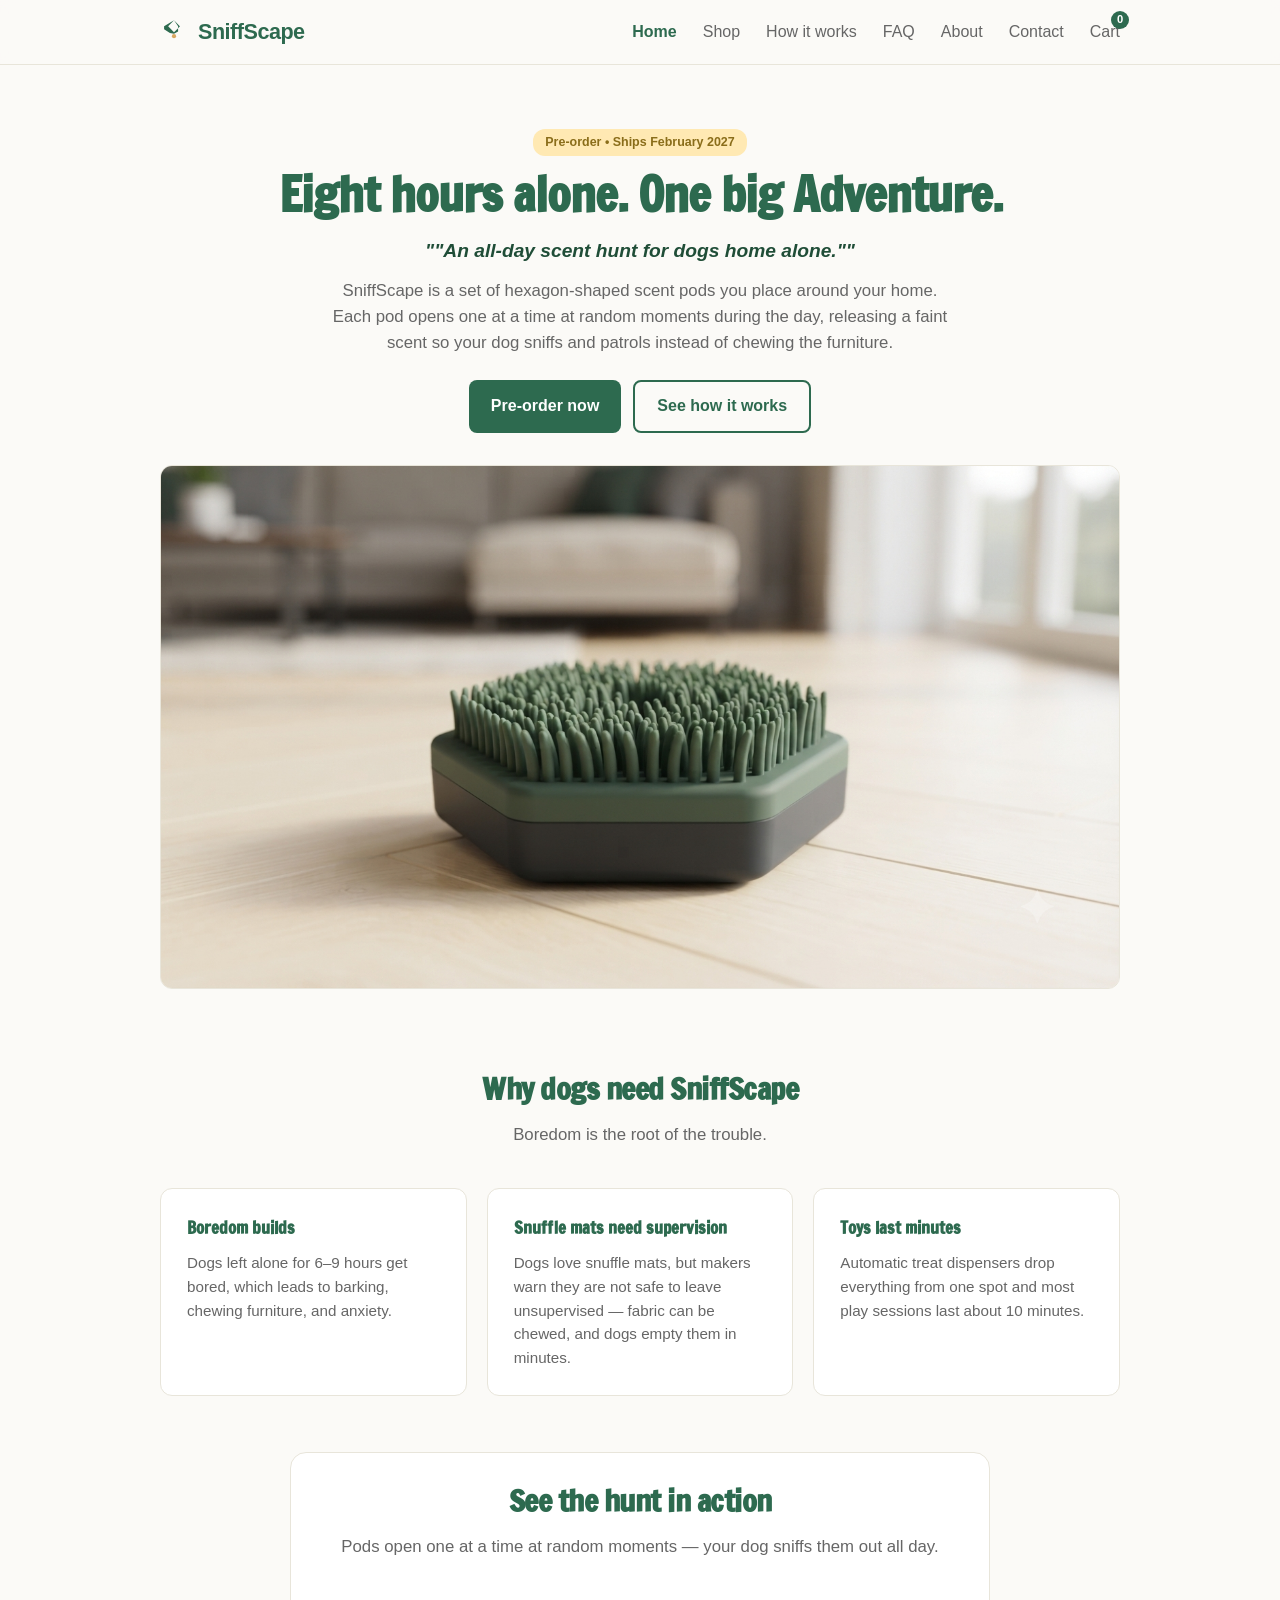
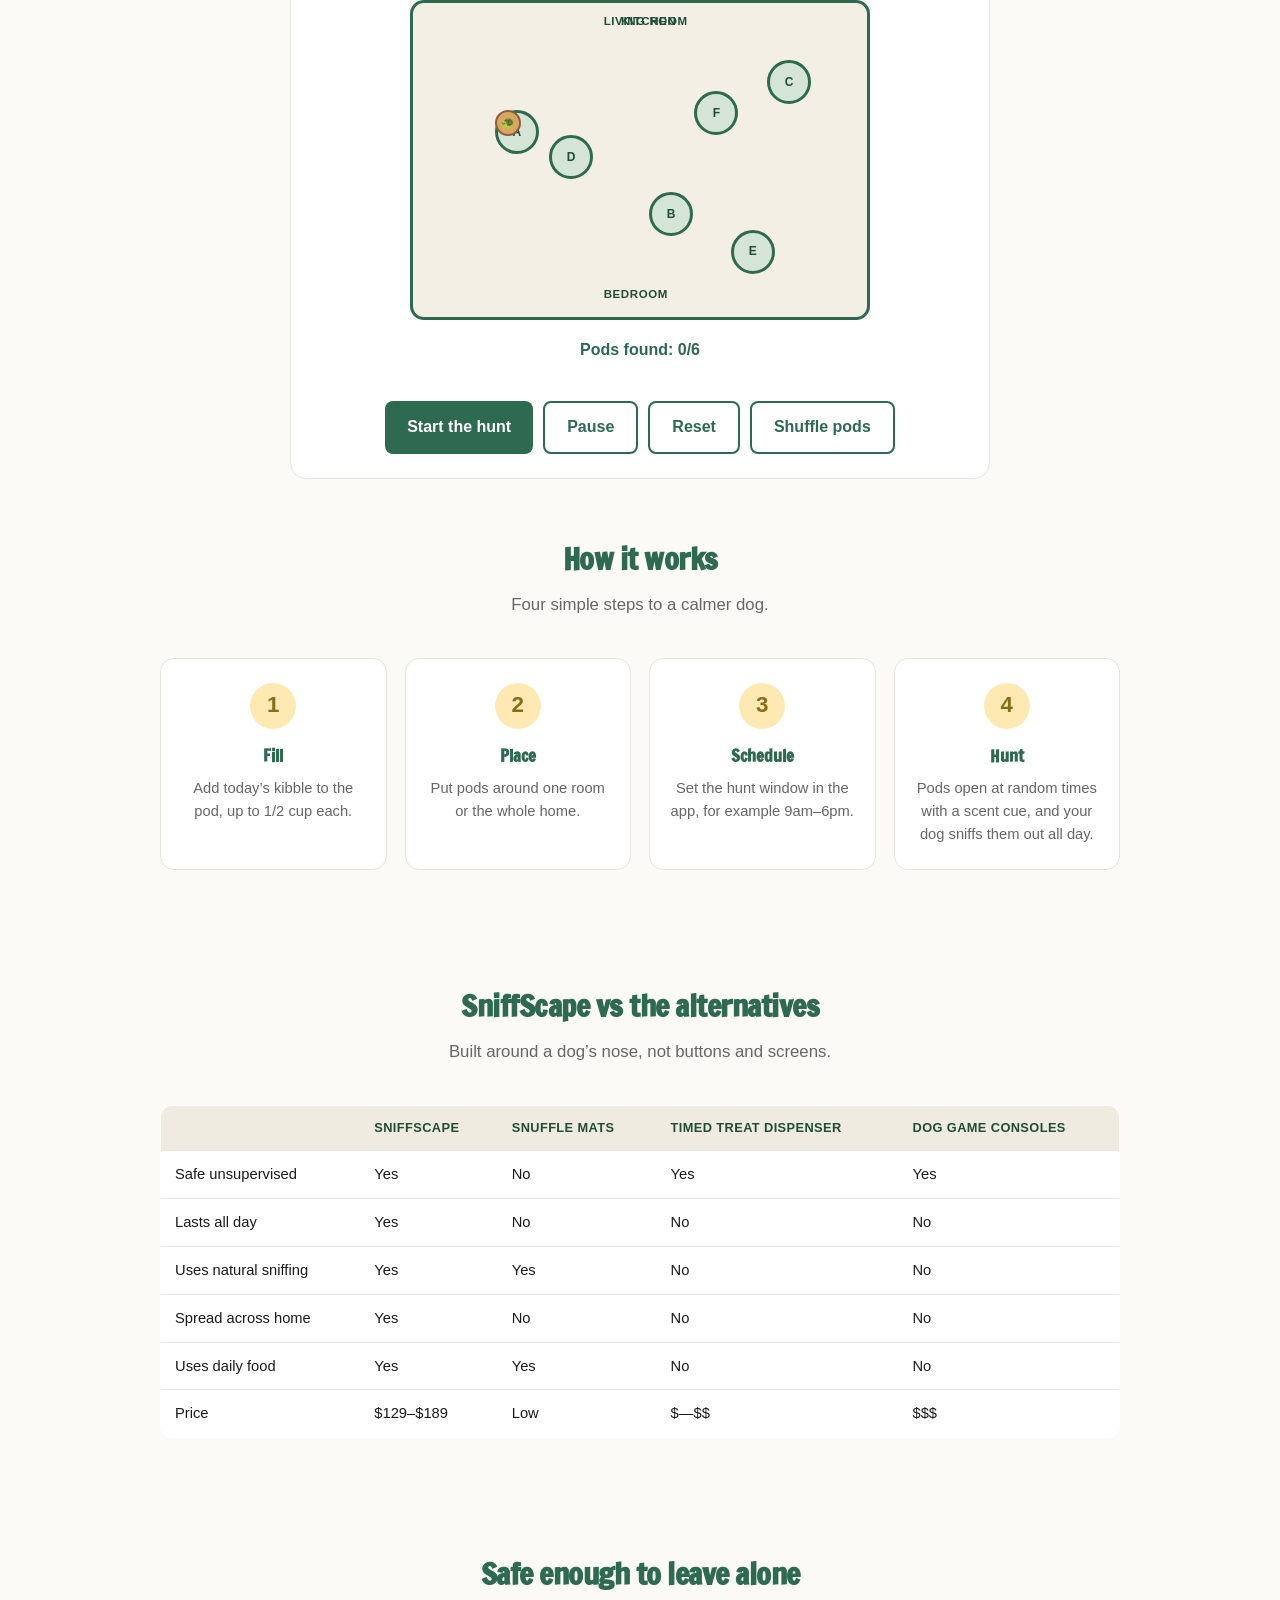
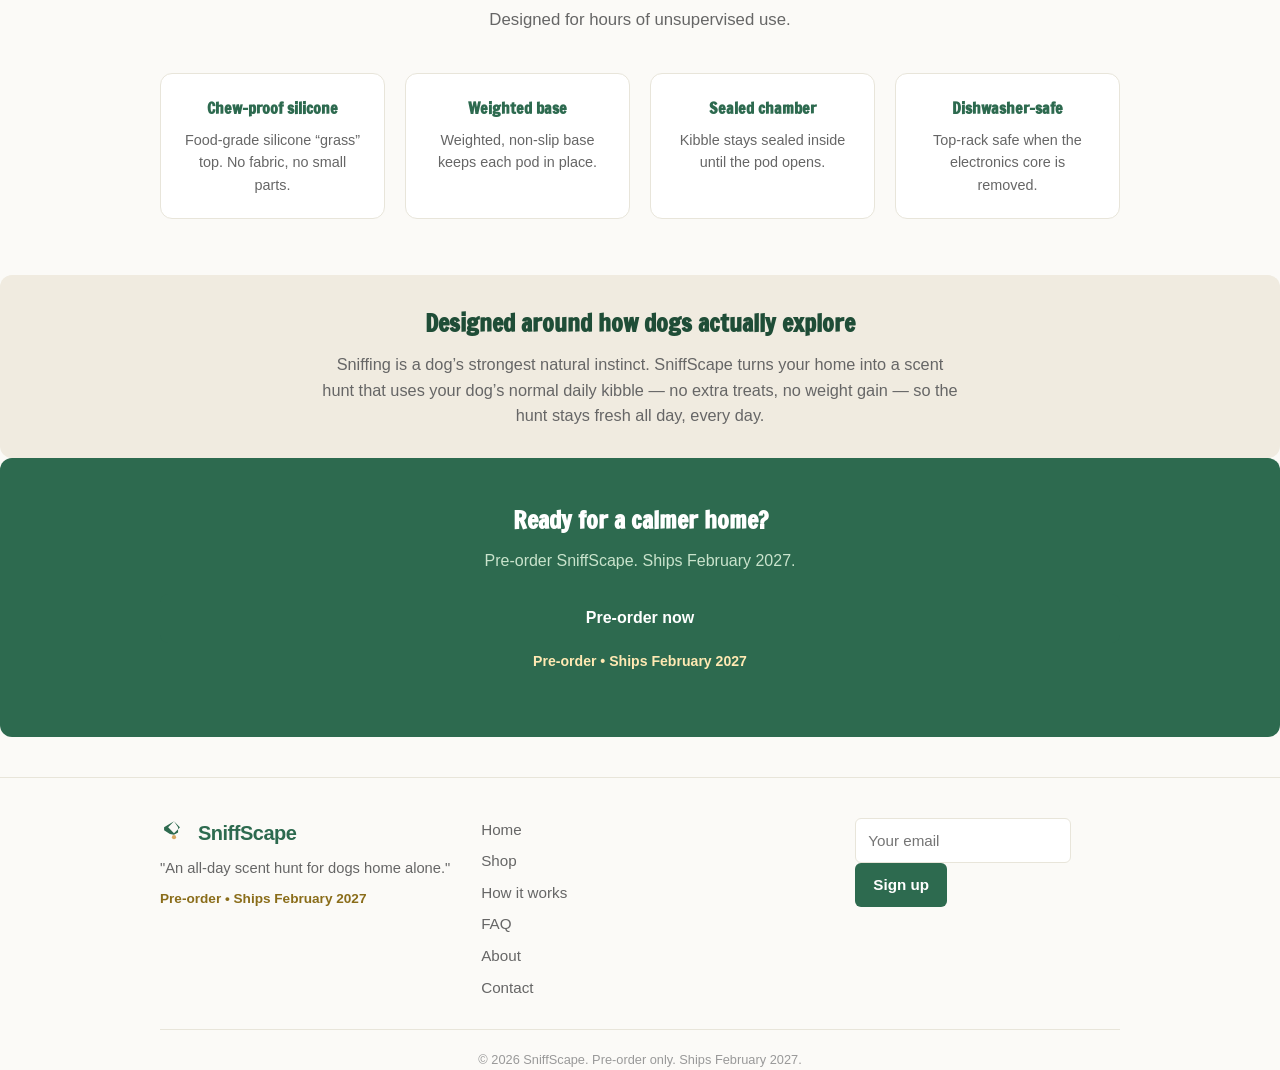
==== index.html @ 0a3880f2 "Fix bugs: hunt demo dog movement, product gallery initial load, cart images, scent refill ID" ====
<!DOCTYPE html>
<html lang="en">
<head>
<meta charset="UTF-8">
<meta name="viewport" content="width=device-width, initial-scale=1.0">
<title>SniffScape — An all-day scent hunt for dogs home alone.</title>
<meta property="og:title" content="SniffScape — An all-day scent hunt for dogs home alone">
<meta property="og:description" content="Pre-order SniffScape scent pods. Ships February 2027.">
<meta property="og:image" content="images/og-image.png">
<meta property="og:type" content="website">
<link rel="stylesheet" href="css/styles.css">
<link rel="preconnect" href="https://fonts.googleapis.com">
<link rel="preconnect" href="https://fonts.gstatic.com" crossorigin>
<link href="https://fonts.googleapis.com/css2?family=Francois+One&display=swap" rel="stylesheet">
</head>
<body>
<header class="site-header">
  <div class="container header-inner">
    <a href="index.html" class="logo">
      <svg viewBox="0 0 24 24" aria-hidden="true" focusable="false">
        <path d="M12 2L3.5 7v2.6l5 3.2L12 13.5l3.5-1.9V7L12 2zm0 10.2L7 7.1V7L12 2l5 5.1v0.1L12 12.2z" fill="#2d6a4f"/>
        <circle cx="12" cy="15.6" r="1.8" fill="#d8a761"/>
      </svg>
      SniffScape
    </a>
    <nav class="desktop-nav" aria-label="Main navigation">
      <a href="index.html" class="nav-link">Home</a>
      <a href="product.html" class="nav-link">Shop</a>
      <a href="index.html#how-it-works" class="nav-link">How it works</a>
      <a href="faq.html" class="nav-link">FAQ</a>
      <a href="about.html" class="nav-link">About</a>
      <a href="contact.html" class="nav-link">Contact</a>
      <a href="cart.html" class="nav-link nav-cart" aria-label="Cart">Cart <span class="cart-badge">0</span></a>
    </nav>
    <button class="hamburger" aria-label="Open menu" aria-expanded="false">&#9776;</button>
  </div>
  <nav class="mobile-nav" aria-label="Mobile navigation">
    <button class="mobile-close" aria-label="Close menu">&times;</button>
    <a href="index.html" class="nav-link">Home</a>
    <a href="product.html" class="nav-link">Shop</a>
    <a href="index.html#how-it-works" class="nav-link">How it works</a>
    <a href="faq.html" class="nav-link">FAQ</a>
    <a href="about.html" class="nav-link">About</a>
    <a href="contact.html" class="nav-link">Contact</a>
    <div class="mobile-cart-wrap" style="margin-top:14px;padding-top:14px;border-top:1px solid #e8e5da;">
      Cart <span class="mobile-cart-count">0</span>
    </div>
  </nav>
</header>

<main>
<section class="hero">
  <div class="container">
    <span class="status-chip">Pre-order &#8226; Ships February 2027</span>
    <h1>Eight hours alone. One big Adventure.</h1>
    <p class="tagline">"An all-day scent hunt for dogs home alone."</p>
    <p>SniffScape is a set of hexagon-shaped scent pods you place around your home. Each pod opens one at a time at random moments during the day, releasing a faint scent so your dog sniffs and patrols instead of chewing the furniture.</p>
    <div class="hero-actions">
      <a href="product.html" class="btn btn-primary">Pre-order now</a>
      <a href="#how-it-works" class="btn btn-outline">See how it works</a>
    </div>
    <img src="images/hero.png" alt="SniffScape pods in a home setting" style="max-width:100%;height:auto;border-radius:var(--radius);margin-top:32px;border:1px solid var(--line);">
  </div>
</section>

<section class="problem" id="problem">
  <div class="container">
    <div class="section-head">
      <h2>Why dogs need SniffScape</h2>
      <p>Boredom is the root of the trouble.</p>
    </div>
    <div class="problem-grid">
      <div class="problem-card">
        <h3>Boredom builds</h3>
        <p>Dogs left alone for 6&ndash;9 hours get bored, which leads to barking, chewing furniture, and anxiety.</p>
      </div>
      <div class="problem-card">
        <h3>Snuffle mats need supervision</h3>
        <p>Dogs love snuffle mats, but makers warn they are not safe to leave unsupervised &mdash; fabric can be chewed, and dogs empty them in minutes.</p>
      </div>
      <div class="problem-card">
        <h3>Toys last minutes</h3>
        <p>Automatic treat dispensers drop everything from one spot and most play sessions last about 10 minutes.</p>
      </div>
    </div>
  </div>
</section>

<section class="hunt-demo" id="hunt-demo">
  <div class="container">
    <div class="section-head">
      <h2>See the hunt in action</h2>
      <p>Pods open one at a time at random moments &mdash; your dog sniffs them out all day.</p>
    </div>
    <div class="floor-plan" aria-label="Interactive floor plan hunt demo">
      <div class="floor-label floor-living">Living room</div>
      <div class="floor-label floor-kitchen">Kitchen</div>
      <div class="floor-label floor-bedroom">Bedroom</div>
      <div class="pod" id="pod-1" style="top:34%;left:18%;" data-id="1">A</div>
      <div class="pod" id="pod-2" style="top:60%;left:52%;" data-id="2">B</div>
      <div class="pod" id="pod-3" style="top:18%;left:78%;" data-id="3">C</div>
      <div class="pod" id="pod-4" style="top:42%;left:30%;" data-id="4">D</div>
      <div class="pod" id="pod-5" style="top:72%;left:70%;" data-id="5">E</div>
      <div class="pod" id="pod-6" style="top:28%;left:62%;" data-id="6">F</div>
      <div class="dog" id="hunt-dog" style="top:34%;left:18%;" aria-hidden="true">&#128034;</div>
      <div class="scent-ripple" id="ripple"></div>
    </div>
    <div class="hunt-status" id="hunt-status">Pods found: <span id="found-count">0</span>/6</div>
    <div class="timetable" id="timetable"></div>
    <div class="hunt-controls">
      <button class="btn btn-primary" id="btn-start">Start the hunt</button>
      <button class="btn btn-outline" id="btn-pause" disabled>Pause</button>
      <button class="btn btn-outline" id="btn-reset">Reset</button>
      <button class="btn btn-outline" id="btn-shuffle">Shuffle pods</button>
    </div>
    <p class="visually-hidden" id="hunt-live">Hunt announcements</p>
  </div>
</section>

<section class="how-it-works" id="how-it-works">
  <div class="container">
    <div class="section-head">
      <h2>How it works</h2>
      <p>Four simple steps to a calmer dog.</p>
    </div>
    <div class="steps">
      <div class="step">
        <div class="step-icon">1</div>
        <h3>Fill</h3>
        <p>Add today&rsquo;s kibble to the pod, up to 1/2 cup each.</p>
      </div>
      <div class="step">
        <div class="step-icon">2</div>
        <h3>Place</h3>
        <p>Put pods around one room or the whole home.</p>
      </div>
      <div class="step">
        <div class="step-icon">3</div>
        <h3>Schedule</h3>
        <p>Set the hunt window in the app, for example 9am&ndash;6pm.</p>
      </div>
      <div class="step">
        <div class="step-icon">4</div>
        <h3>Hunt</h3>
        <p>Pods open at random times with a scent cue, and your dog sniffs them out all day.</p>
      </div>
    </div>
  </div>
</section>

<section class="comparison" id="comparison">
  <div class="container">
    <div class="section-head">
      <h2>SniffScape vs the alternatives</h2>
      <p>Built around a dog&rsquo;s nose, not buttons and screens.</p>
    </div>
    <div class="compare-wrap">
      <table>
        <thead>
          <tr><th></th><th>SniffScape</th><th>Snuffle mats</th><th>Timed treat dispenser</th><th>Dog game consoles</th></tr>
        </thead>
        <tbody>
          <tr>
            <td>Safe unsupervised</td>
            <td class="yes">Yes</td>
            <td class="no">No</td>
            <td class="yes">Yes</td>
            <td class="yes">Yes</td>
          </tr>
          <tr>
            <td>Lasts all day</td>
            <td class="yes">Yes</td>
            <td class="no">No</td>
            <td class="no">No</td>
            <td class="no">No</td>
          </tr>
          <tr>
            <td>Uses natural sniffing</td>
            <td class="yes">Yes</td>
            <td class="yes">Yes</td>
            <td class="no">No</td>
            <td class="no">No</td>
          </tr>
          <tr>
            <td>Spread across home</td>
            <td class="yes">Yes</td>
            <td class="no">No</td>
            <td class="no">No</td>
            <td class="no">No</td>
          </tr>
          <tr>
            <td>Uses daily food</td>
            <td class="yes">Yes</td>
            <td class="yes">Yes</td>
            <td class="no">No</td>
            <td class="no">No</td>
          </tr>
          <tr>
            <td>Price</td>
            <td>$129&ndash;$189</td>
            <td>Low</td>
            <td>$&mdash;$$</td>
            <td>$$$</td>
          </tr>
        </tbody>
      </table>
    </div>
  </div>
</section>

<section class="safety" id="safety">
  <div class="container">
    <div class="section-head">
      <h2>Safe enough to leave alone</h2>
      <p>Designed for hours of unsupervised use.</p>
    </div>
    <div class="safety-grid">
      <div class="safety-card">
        <h3>Chew-proof silicone</h3>
        <p>Food-grade silicone &ldquo;grass&rdquo; top. No fabric, no small parts.</p>
      </div>
      <div class="safety-card">
        <h3>Weighted base</h3>
        <p>Weighted, non-slip base keeps each pod in place.</p>
      </div>
      <div class="safety-card">
        <h3>Sealed chamber</h3>
        <p>Kibble stays sealed inside until the pod opens.</p>
      </div>
      <div class="safety-card">
        <h3>Dishwasher-safe</h3>
        <p>Top-rack safe when the electronics core is removed.</p>
      </div>
    </div>
  </div>
</section>

<section class="explore" id="explore">
  <div class="container">
    <h2>Designed around how dogs actually explore</h2>
    <p>Sniffing is a dog&rsquo;s strongest natural instinct. SniffScape turns your home into a scent hunt that uses your dog&rsquo;s normal daily kibble &mdash; no extra treats, no weight gain &mdash; so the hunt stays fresh all day, every day.</p>
  </div>
</section>

<section class="cta-band">
  <div class="container">
    <h2>Ready for a calmer home?</h2>
    <p>Pre-order SniffScape. Ships February 2027.</p>
    <a href="product.html" class="btn btn-primary btn-block">Pre-order now</a>
    <p class="note">Pre-order &#8226; Ships February 2027</p>
  </div>
</section>
</main>

<footer class="site-footer">
  <div class="container">
    <div class="footer-inner">
      <div class="footer-brand">
        <a href="index.html" class="logo" style="color:var(--brand);">
          <svg viewBox="0 0 24 24" aria-hidden="true" focusable="false">
            <path d="M12 2L3.5 7v2.6l5 3.2L12 13.5l3.5-1.9V7L12 2zm0 10.2L7 7.1V7L12 2l5 5.1v0.1L12 12.2z" fill="#2d6a4f"/>
            <circle cx="12" cy="15.6" r="1.8" fill="#d8a761"/>
          </svg>
          SniffScape
        </a>
        <p>"An all-day scent hunt for dogs home alone."</p>
        <span class="footer-status">Pre-order &#8226; Ships February 2027</span>
      </div>
      <nav class="footer-nav" aria-label="Footer navigation">
        <a href="index.html">Home</a>
        <a href="product.html">Shop</a>
        <a href="index.html#how-it-works">How it works</a>
        <a href="faq.html">FAQ</a>
        <a href="about.html">About</a>
        <a href="contact.html">Contact</a>
      </nav>
      <div class="newsletter">
        <form id="newsletter-form">
          <input type="email" placeholder="Your email" required aria-label="Email address">
          <button type="submit">Sign up</button>
        </form>
        <p id="newsletter-msg" class="newsletter-msg"></p>
      </div>
    </div>
    <p class="footer-copy">&copy; 2026 SniffScape. Pre-order only. Ships February 2027.</p>
  </div>
</footer>

<script src="js/main.js"></script>
<script>
const pods = [];
const statusEl = document.getElementById('hunt-status');
const foundEl = document.getElementById('found-count');
const timetableEl = document.getElementById('timetable');
const liveEl = document.getElementById('hunt-live');
const dog = document.getElementById('hunt-dog');
const ripple = document.getElementById('ripple');
const btnStart = document.getElementById('btn-start');
const btnPause = document.getElementById('btn-pause');
const btnReset = document.getElementById('btn-reset');
const btnShuffle = document.getElementById('btn-shuffle');

let timer = null;
let paused = false;
let found = 0;
let openPod = null;
let positions = [];

function announce(text) { liveEl.textContent = text; }

function initHunt() {
  document.querySelectorAll('.pod').forEach(el => {
    const t = parseFloat(el.style.top);
    const l = parseFloat(el.style.left);
    positions.push({ id: el.dataset.id, top: t, left: l });
    el.classList.remove('opens', 'found');
    el.style.transition = 'top 0.6s ease, left 0.6s ease';
    el.addEventListener('click', () => {
      if (openPod === el.dataset.id && !el.classList.contains('found')) findPod(el);
    });
  });
  found = 0;
  updateFound();
}

function updateFound() {
  foundEl.textContent = found;
  statusEl.textContent = found === 6 ? 'Hunt complete! All pods found.' : 'Pods found: ' + found + '/6';
  if (found === 6) announce('All six pods have been found. Great hunt!');
}

function timeString() {
  const now = new Date();
  return now.toLocaleTimeString([], { hour: '2-digit', minute: '2-digit' });
}

function logTime(text) {
  timetableEl.textContent = timeString() + ' &#8226; ' + text;
}

function showRipple(x, y) {
  ripple.style.left = x + 'px';
  ripple.style.top = y + 'px';
  ripple.style.display = 'block';
  ripple.offsetHeight;
  ripple.style.animation = 'none';
  ripple.offsetHeight;
  ripple.style.animation = '';
  setTimeout(() => { ripple.style.display = 'none'; }, 1200);
}

function moveDog(toEl) {
  const rect = toEl.getBoundingClientRect();
  const plan = document.querySelector('.floor-plan');
  const pRect = plan.getBoundingClientRect();
  dog.style.top = (rect.top - pRect.top + rect.height/2 - 13) + 'px';
  dog.style.left = (rect.left - pRect.left + rect.width/2 - 13) + 'px';
}

function findPod(el) {
  el.classList.add('found');
  el.classList.remove('opens');
  openPod = null;
  found += 1;
  moveDog(el);
  updateFound();
  const rect = el.getBoundingClientRect();
  showRipple(rect.left + rect.width/2, rect.top + rect.height/2);
  announce('Pod ' + el.dataset.id + ' found at ' + timeString());
  logTime('Dog found pod ' + el.dataset.id);
}

function openRandom() {
  if (paused || found === 6) return;
  const unfound = document.querySelectorAll('.pod:not(.found)');
  if (unfound.length === 0) return;
  const pick = unfound[Math.floor(Math.random() * unfound.length)];
  pick.classList.add('opens');
  openPod = pick.dataset.id;
  moveDog(pick);
  logTime('Pod ' + openPod + ' opened sniff it out');
  announce('Pod ' + openPod + ' has opened');
  setTimeout(() => { pick.classList.remove('opens'); openPod = null; }, 3000);
}

function shuffle() {
  const podEls = document.querySelectorAll('.pod');
  const used = [];
  podEls.forEach(el => {
    let pos;
    do {
      pos = { top: 12 + Math.floor(Math.random() * 78), left: 10 + Math.floor(Math.random() * 82) };
    } while (used.some(u => Math.abs(u.top - pos.top) < 14 && Math.abs(u.left - pos.left) < 14));
    used.push(pos);
    el.style.top = pos.top + '%';
    el.style.left = pos.left + '%';
  });
  positions = used.map((u, i) => ({ id: i + 1, top: u.top, left: u.left }));
  const firstPod = document.querySelector('.pod');
  if (firstPod) moveDog(firstPod);
  announce('Pods moved to new hiding spots');
}

function start() {
  if (timer) return;
  paused = false;
  btnStart.disabled = true;
  btnPause.disabled = false;
  announce('Hunt started');
  logTime('Hunt began');
  timer = setInterval(() => {
    if (!paused) openRandom();
  }, 2500);
}

function pause() {
  paused = !paused;
  btnPause.textContent = paused ? 'Resume' : 'Pause';
  announce(paused ? 'Hunt paused' : 'Hunt resumed');
}

function reset() {
  clearInterval(timer);
  timer = null;
  paused = false;
  found = 0;
  btnStart.disabled = false;
  btnPause.disabled = true;
  btnPause.textContent = 'Pause';
  document.querySelectorAll('.pod').forEach(el => {
    el.classList.remove('opens', 'found');
  });
  timetableEl.textContent = '';
  updateFound();
  announce('Hunt reset');
}

btnStart.addEventListener('click', start);
btnPause.addEventListener('click', pause);
btnReset.addEventListener('click', reset);
btnShuffle.addEventListener('click', shuffle);

document.addEventListener('DOMContentLoaded', initHunt);
</script>
</body>
</html>
---- css/styles.css ----
@import url('https://fonts.googleapis.com/css2?family=Francois+One&display=swap');

:root {
  --brand: #2d6a4f;
  --brand-dark: #1f4d37;
  --accent: #4a9e7e;
  --bg: #fbfaf7;
  --surface: #ffffff;
  --text: #1a1a1a;
  --muted: #666666;
  --line: #e8e5da;
  --warn: #ffe9b3;
  --warn-text: #8a6d1a;
  --error: #c0392b;
  --success: #2d6a4f;
  --radius: 12px;
  --shadow: 0 10px 30px rgba(0,0,0,0.08);
  --transition: 0.25s ease;
  --max-width: 1000px;
}
* { box-sizing: border-box; margin: 0; padding: 0; }
h1, h2, h3 { font-family: 'Francois One', sans-serif; }
html { scroll-behavior: smooth; }
body {
  font-family: -apple-system, BlinkMacSystemFont, "Segoe UI", Roboto, Helvetica, Arial, sans-serif;
  color: var(--text);
  line-height: 1.55;
  background: var(--bg);
}
a { color: inherit; text-decoration: none; }
button { cursor: pointer; font: inherit; border: none; background: none; }
img { max-width: 100%; display: block; }
.container { max-width: var(--max-width); margin: 0 auto; padding: 0 20px; }
.visually-hidden { position: absolute; width: 1px; height: 1px; padding: 0; margin: -1px; overflow: hidden; clip: rect(0,0,0,0); border: 0; }
:focus-visible { outline: 3px solid var(--brand); outline-offset: 2px; }

.btn {
  display: inline-flex; align-items: center; justify-content: center;
  padding: 12px 22px; border-radius: 8px; font-weight: 600; font-size: 1rem;
  text-align: center;
}
.btn-primary { background: var(--brand); color: #fff; }
.btn-primary:hover { background: var(--brand-dark); }
.btn-outline { background: transparent; color: var(--brand); border: 2px solid var(--brand); }
.btn-outline:hover { background: var(--brand); color: #fff; }
.btn-block { width: 100%; }
.icon-btn { width: 44px; height: 44px; border-radius: 8px; border: 1px solid var(--line); display: grid; place-items: center; color: var(--text); }
.icon-btn:hover { background: #f0ebe0; }

/* Header */
.site-header {
  position: sticky; top: 0; background: rgba(251,250,247,0.85);
  backdrop-filter: blur(8px); border-bottom: 1px solid var(--line); z-index: 100;
}
.header-inner { display: flex; align-items: center; justify-content: space-between; height: 64px; }
.logo { display: flex; align-items: center; gap: 10px; font-weight: 800; font-size: 1.35rem; color: var(--brand); letter-spacing: -0.5px; }
.logo svg { width: 28px; height: 28px; }
.desktop-nav { display: none; gap: 26px; align-items: center; }
.desktop-nav a { font-weight: 500; font-size: 0.95rem; color: var(--muted); }
.desktop-nav a:hover { color: var(--brand); }
.nav-cart { position: relative; display: flex; align-items: center; gap: 8px; font-weight: 600; font-size: 0.95rem; color: var(--brand); }
.cart-badge {
  position: absolute; top: -9px; right: -9px; background: var(--brand); color: #fff;
  font-size: 0.7rem; font-weight: 700; width: 18px; height: 18px; border-radius: 50%;
  display: flex; align-items: center; justify-content: center;
}
.hamburger { display: flex; font-size: 1.5rem; color: var(--brand); }
.mobile-nav { position: fixed; inset: 0; background: #fff; z-index: 900; transform: translateX(100%); transition: transform var(--transition); padding: 72px 20px 40px; display: flex; flex-direction: column; gap: 0; box-shadow: 4px 0 20px rgba(0,0,0,0.1); }
.mobile-nav.open { transform: translateX(0); }
.mobile-nav a { padding: 14px 0; font-size: 1.1rem; font-weight: 500; color: var(--muted); border-bottom: 1px solid var(--line); }
.mobile-nav a:hover { color: var(--brand); }
.mobile-nav .cart-badge-wrap { margin-top: 10px; font-size: 1rem; font-weight: 600; color: var(--brand); }
.mobile-close { position: absolute; top: 18px; right: 18px; font-size: 1.5rem; color: var(--muted); }

/* Buttons page-aware state on nav links */
.nav-link.active { color: var(--brand); font-weight: 600; }

/* Section base */
section { padding: 56px 20px; }
.section-head { text-align: center; margin-bottom: 40px; }
.section-head h2 { font-size: 1.9rem; color: var(--brand); margin-bottom: 10px; letter-spacing: -0.5px; }
.section-head p { color: var(--muted); font-size: 1.05rem; }

/* Status chip */
.status-chip {
  display: inline-flex; align-items: center; gap: 6px;
  background: var(--warn); color: var(--warn-text);
  font-size: 0.78rem; font-weight: 700; padding: 4px 12px; border-radius: 12px;
  margin-bottom: 12px;
}

/* Hero */
.hero { padding: 64px 20px 20px; text-align: center; }
.hero h1 { font-size: clamp(2rem, 5vw, 3rem); line-height: 1.12; margin-bottom: 14px; letter-spacing: -1px; color: var(--brand); }
.hero .tagline { font-size: 1.2rem; font-style: italic; color: var(--brand-dark); font-weight: 600; margin-bottom: 12px; }
.hero .tagline::before, .hero .tagline::after { content: '"'; }
.hero p { color: var(--muted); font-size: 1.05rem; margin-bottom: 24px; max-width: 620px; margin-left: auto; margin-right: auto; }
.hero-actions { display: flex; gap: 12px; justify-content: center; flex-wrap: wrap; }
.image-placeholder {
  aspect-ratio: 1; border-radius: var(--radius);
  background: linear-gradient(135deg, #d4e4d7 0%, #e8f0e9 100%);
  border: 2px dashed var(--line); color: var(--muted);
  font-size: 0.85rem; font-weight: 600; display: grid; place-items: center;
  text-align: center; padding: 12px; user-select: none;
}

/* Problem */
.problem-grid { display: grid; grid-template-columns: repeat(auto-fit, minmax(240px, 1fr)); gap: 20px; }
.problem-card { background: var(--surface); padding: 26px; border-radius: var(--radius); border: 1px solid var(--line); }
.problem-card h3 { margin-bottom: 10px; color: var(--brand); font-size: 1.05rem; }
.problem-card p { color: var(--muted); font-size: 0.95rem; }

/* Hunt demo */
.hunt-demo { background: var(--surface); border: 1px solid var(--line); border-radius: 16px; padding: 24px; max-width: 700px; margin: 0 auto; text-align: center; }
.floor-plan { position: relative; width: 100%; max-width: 460px; height: 320px; margin: 0 auto 18px; border: 3px solid var(--brand); border-radius: 14px; background: #f4efe4; overflow: hidden; }
.floor-label { position: absolute; font-size: 0.72rem; font-weight: 700; color: var(--brand-dark); text-transform: uppercase; letter-spacing: 0.6px; }
.floor-living { top: 10px; left: 42%; }
.floor-kitchen { top: 10px; right: 42%; }
.floor-bedroom { bottom: 14px; left: 42%; }
.pod { position: absolute; width: 44px; height: 44px; border-radius: 50%; background: #d4e4d7; border: 3px solid var(--brand); cursor: pointer; transition: transform 0.2s; display: grid; place-items: center; font-size: 12px; font-weight: 700; color: var(--brand-dark); user-select: none; }
.pod:hover { transform: scale(1.12); }
.pod.opens { animation: pulse-open 1.6s infinite; }
@keyframes pulse-open { 0%,100%{box-shadow:0 0 0 0 rgba(45,106,79,0.4);} 50%{box-shadow:0 0 0 10px rgba(45,106,79,0.15);} }
.pod.found { background: #ffd6a5; border-color: #e89c3c; animation: none; }
.dog { position: absolute; width: 26px; height: 26px; border-radius: 50%; background: #d8a761; border: 2px solid #8b5e3c; display: grid; place-items: center; font-size: 12px; font-weight: 800; color: #5c3a1b; transition: all 0.5s cubic-bezier(0.4,0,0.2,1); pointer-events: none; }
.scent-ripple { position: absolute; border-radius: 50%; border: 2px solid rgba(45,106,79,0.35); pointer-events: none; animation: ripple 1.2s ease-out forwards; display: none; }
@keyframes ripple { 0%{transform:scale(0.4);opacity:1;} 100%{transform:scale(2.6);opacity:0;} }
.hunt-controls { display: flex; gap: 10px; justify-content: center; flex-wrap: wrap; margin-top: 10px; }
.hunt-status { margin-top: 14px; font-size: 1rem; font-weight: 700; color: var(--brand); }
.timetable { margin-top: 10px; font-size: 0.85rem; color: var(--muted); min-height: 1.3em; }

/* How it works */
.steps { display: flex; gap: 18px; flex-wrap: wrap; justify-content: center; }
.step { flex: 1 1 220px; max-width: 240px; background: var(--surface); border: 1px solid var(--line); border-radius: 14px; padding: 24px 18px; text-align: center; display: flex; flex-direction: column; align-items: center; }
.step-icon { width: 46px; height: 46px; border-radius: 50%; background: var(--warn); color: var(--warn-text); font-weight: 800; font-size: 1.4rem; display: grid; place-items: center; margin-bottom: 14px; }
.step h3 { margin-bottom: 8px; font-size: 1.05rem; color: var(--brand); }
.step p { color: var(--muted); font-size: 0.92rem; }

/* Comparison table */
.compare-wrap { overflow-x: auto; }
table { width: 100%; border-collapse: collapse; background: var(--surface); border: 1px solid var(--line); border-radius: var(--radius); overflow: hidden; font-size: 0.92rem; }
th, td { padding: 12px 14px; border-bottom: 1px solid var(--line); text-align: left; vertical-align: top; }
th { background: #f0ebe0; color: var(--brand-dark); font-weight: 700; text-transform: uppercase; font-size: 0.8rem; letter-spacing: 0.4px; }
tbody tr:last-child td { border-bottom: none; }
tbody tr:hover { background: #f7f5ec; }
td strong { color: var(--brand); }
td .yes { color: var(--success); font-weight: 700; }
td .no { color: var(--muted); }

/* Safety */
.safety-grid { display: grid; grid-template-columns: repeat(auto-fit, minmax(200px, 1fr)); gap: 20px; }
.safety-card { background: var(--surface); border: 1px solid var(--line); border-radius: var(--radius); padding: 22px; text-align: center; }
.safety-card h3 { margin-bottom: 8px; color: var(--brand); font-size: 1rem; }
.safety-card p { color: var(--muted); font-size: 0.9rem; }

/* Explore section */
.explore { background: #f0ebe0; border-radius: var(--radius); padding: 30px 20px; text-align: center; }
.explore h2 { color: var(--brand-dark); margin-bottom: 10px; }
.explore p { color: var(--muted); max-width: 640px; margin: 0 auto; font-size: 1.02rem; }

/* CTA band */
.cta-band { background: var(--brand); color: #fff; text-align: center; padding: 44px 20px; border-radius: var(--radius); }
.cta-band h2 { color: #fff; margin-bottom: 10px; }
.cta-band p { color: #c9e3cc; margin-bottom: 20px; }
.cta-band .note { color: #ffe9b3; font-size: 0.88rem; font-weight: 600; margin-top: 8px; }

/* Products */
.product-grid { display: grid; grid-template-columns: repeat(auto-fit, minmax(260px, 1fr)); gap: 20px; }
.product-card { background: var(--surface); border: 1px solid var(--line); border-radius: 14px; padding: 22px; display: flex; flex-direction: column; }
.product-card .image-placeholder { aspect-ratio: 1; margin-bottom: 14px; align-self: center; width: 130px; height: 130px; margin-left: auto; margin-right: auto; }
.product-card h3 { margin-bottom: 6px; font-size: 1.05rem; color: var(--brand); }
.product-card .subtitle { font-size: 0.85rem; color: var(--muted); margin-bottom: 10px; }
.product-card .price { font-size: 1.3rem; font-weight: 800; color: var(--text); margin-bottom: 8px; }
.product-card .desc { color: var(--muted); font-size: 0.9rem; margin-bottom: 16px; }
.product-card .add-btn { background: var(--brand); color: #fff; padding: 10px 16px; border-radius: 8px; font-weight: 600; width: 100%; }
.product-card .add-btn:hover { background: var(--brand-dark); }
.product-featured { border-color: var(--brand); position: relative; }
.product-badge { position: absolute; top: 10px; right: 10px; background: var(--warn); color: var(--warn-text); font-size: 0.72rem; font-weight: 800; padding: 4px 8px; border-radius: 6px; }

/* Cart */
.cart-empty, .cart-success { text-align: center; padding: 40px 20px; }
.cart-empty .image-placeholder { width: 150px; height: 150px; margin: 0 auto 16px; }
.cart-items-list { display: flex; flex-direction: column; gap: 14px; margin-bottom: 26px; }
.cart-item { display: flex; gap: 14px; align-items: center; background: var(--surface); border: 1px solid var(--line); border-radius: 10px; padding: 14px; }
.cart-item .image-placeholder { width: 56px; height: 56px; flex-shrink: 0; }
.cart-item .info { flex: 1; }
.cart-item .name { font-weight: 700; font-size: 0.98rem; }
.cart-item .meta { font-size: 0.85rem; color: var(--muted); margin-top: 2px; }
.cart-item .price { font-weight: 800; font-size: 1rem; white-space: nowrap; text-align: right; }
.cart-item .line-total { display: block; font-size: 0.85rem; font-weight: 700; color: var(--brand); margin-top: 2px; }
.cart-item .unit-price { color: var(--muted); font-weight: 600; }
.cart-item .controls { display: flex; align-items: center; gap: 8px; }
.cart-item .qty-btn { width: 32px; height: 32px; border-radius: 6px; border: 1px solid var(--line); background: var(--surface); display: grid; place-items: center; font-weight: 700; color: var(--brand); }
.cart-item .qty-btn:hover { background: var(--line); }
.cart-item .qty-val { font-weight: 700; min-width: 22px; text-align: center; }
.cart-item .remove { font-size: 0.85rem; color: var(--error); margin-left: 10px; }
.cart-item .remove:hover { text-decoration: underline; }
.cart-summary { background: var(--surface); border: 1px solid var(--line); border-radius: var(--radius); padding: 20px; }
.cart-summary > div { display: flex; justify-content: space-between; font-size: 0.95rem; color: var(--muted); margin-bottom: 8px; }
.cart-total-row { font-weight: 800; font-size: 1.1rem; color: var(--text); padding-top: 10px; border-top: 1px solid var(--line); margin-top: 8px; }
.coupon-box { display: flex; gap: 8px; margin-bottom: 18px; flex-wrap: wrap; }
.coupon-box input { flex: 1; min-width: 150px; padding: 10px 12px; border: 1px solid var(--line); border-radius: 6px; font-size: 0.95rem; }
.coupon-box button { padding: 10px 16px; background: var(--brand); color: #fff; border-radius: 6px; font-size: 0.9rem; font-weight: 600; white-space: nowrap; }
.coupon-box button:hover { background: var(--brand-dark); }

/* Cart page layout */
.cart { padding-top: 32px; }
.cart .container { max-width: 1000px; }
.cart-grid { display: grid; grid-template-columns: 1fr; gap: 24px; }
@media (min-width: 768px) {
  .cart-grid { grid-template-columns: 1fr 340px; align-items: start; }
}

/* Improved cart item layout */
.cart-item { display: grid; grid-template-columns: 64px 1fr auto auto 40px; gap: 12px; align-items: center; padding: 14px 16px; }
.cart-item .image-placeholder { width: 64px; height: 64px; }
.cart-item .info { min-width: 0; }
.cart-item .name { font-weight: 700; font-size: 0.95rem; }
.cart-item .meta { font-size: 0.8rem; color: var(--muted); margin-top: 2px; }
.cart-item .price-col { text-align: right; white-space: nowrap; }
.cart-item .unit-price { font-size: 0.88rem; color: var(--muted); }
.cart-item .line-total { display: block; font-size: 0.88rem; font-weight: 700; color: var(--brand); margin-top: 2px; }
.cart-item .qty-row { display: flex; align-items: center; gap: 6px; }
.cart-item .qty-btn { width: 28px; height: 28px; border-radius: 6px; border: 1px solid var(--line); background: var(--surface); font-weight: 700; font-size: 1rem; color: var(--brand); display: grid; place-items: center; cursor: pointer; }
.cart-item .qty-btn:hover { background: var(--line); }
.cart-item .qty-val { font-weight: 700; min-width: 20px; text-align: center; }
.cart-item .remove { font-size: 0.8rem; color: var(--error); }
.cart-item .remove:hover { text-decoration: underline; }

/* Cart summary */
.cart-summary { background: var(--surface); border: 1px solid var(--line); border-radius: var(--radius); padding: 20px; position: sticky; top: 88px; }
.cart-summary h3 { font-size: 1rem; font-weight: 700; color: var(--brand); margin-bottom: 14px; padding-bottom: 10px; border-bottom: 1px solid var(--line); }
.cart-summary > div { display: flex; justify-content: space-between; font-size: 0.9rem; color: var(--muted); margin-bottom: 8px; }
.cart-summary .cart-total-row { font-weight: 800; font-size: 1.05rem; color: var(--text); padding-top: 10px; border-top: 1px solid var(--line); margin-top: 8px; }
.coupon-box { display: flex; gap: 8px; margin-bottom: 14px; }
.coupon-box input { flex: 1; min-width: 120px; padding: 10px 12px; border: 1px solid var(--line); border-radius: 6px; font-size: 0.9rem; }
.coupon-box button { padding: 10px 14px; background: var(--brand); color: #fff; border-radius: 6px; font-size: 0.85rem; font-weight: 600; }
.coupon-box button:hover { background: var(--brand-dark); }
#btn-checkout { width: 100%; margin-top: 10px; }
.coupon-msg { font-size: 0.85rem; margin-top: 6px; min-height: 1.2em; }
.coupon-msg.success { color: var(--success); font-weight: 600; }
.coupon-msg.error { color: var(--error); font-weight: 600; }

/* Forms */
.form-grid { display: grid; grid-template-columns: 1fr; gap: 16px; max-width: 460px; margin: 0 auto; }
.form-group { display: flex; flex-direction: column; gap: 6px; }
.form-group label { font-size: 0.9rem; font-weight: 600; color: var(--text); }
.form-group input, .form-group textarea, .form-group select {
  padding: 10px 12px; border: 1px solid var(--line); border-radius: 6px; font-size: 0.98rem; font: inherit; background: var(--surface);
}
.form-group input:focus-visible, .form-group textarea:focus-visible, .form-group select:focus-visible { outline: 2px solid var(--brand); outline-offset: 1px; }
.form-note { font-size: 0.82rem; color: var(--muted); }
.form-msg { margin-top: 10px; font-size: 0.92rem; font-weight: 600; min-height: 1.3em; }
.form-msg.success { color: var(--success); }
.form-msg.error { color: var(--error); }

/* FAQ */
.faq-list { max-width: 660px; margin: 0 auto; display: flex; flex-direction: column; gap: 10px; }
.faq-item { border: 1px solid var(--line); border-radius: 10px; overflow: hidden; }
.faq-q { background: var(--surface); padding: 16px 18px; font-weight: 600; font-size: 1rem; display: flex; justify-content: space-between; align-items: center; cursor: pointer; border-bottom: 1px solid var(--line); }
.faq-q:hover { background: #f7f5ec; }
.faq-a { padding: 0 18px; max-height: 0; overflow: hidden; transition: max-height 0.3s ease; font-size: 0.95rem; color: var(--muted); }
.faq-a.open { padding: 14px 18px 16px; max-height: 600px; }
.faq-toggle { font-size: 1.1rem; color: var(--brand); }

/* Footer */
.site-footer { border-top: 1px solid var(--line); margin-top: 40px; padding-top: 40px; }
.footer-inner { display: grid; grid-template-columns: 1fr; gap: 30px; }
.footer-brand .logo { font-size: 1.25rem; }
.footer-brand p { color: var(--muted); font-size: 0.92rem; margin-top: 8px; }
.footer-status { color: var(--warn-text); font-weight: 700; font-size: 0.85rem; margin-top: 8px; display: block; }
.footer-nav { display: flex; flex-direction: column; gap: 8px; }
.footer-nav a { font-size: 0.95rem; color: var(--muted); }
.footer-nav a:hover { color: var(--brand); }
.newsletter { display: flex; flex-direction: column; gap: 10px; }
.newsletter input { padding: 10px 12px; border: 1px solid var(--line); border-radius: 6px; font: inherit; font-size: 0.95rem; }
.newsletter button { padding: 10px 18px; background: var(--brand); color: #fff; border-radius: 6px; font-weight: 600; font-size: 0.95rem; }
.newsletter button:hover { background: var(--brand-dark); }
.newsletter-msg { font-size: 0.88rem; font-weight: 600; min-height: 1.2em; }
.newsletter-msg.success { color: var(--success); }
.newsletter-msg.error { color: var(--error); }
.footer-copy { color: #999; font-size: 0.8rem; margin-top: 30px; text-align: center; border-top: 1px solid var(--line); padding-top: 20px; }

/* Product page */
.product { max-width: 1000px; margin: 0 auto; padding: 32px 20px 0; }
.product-inner { display: grid; grid-template-columns: 1fr; gap: 26px; }
.product-gallery { display: flex; flex-direction: column; gap: 12px; }
.product-main { position: relative; aspect-ratio: 1; border-radius: var(--radius);
  border: 1px solid var(--line); background: #f4efe4; display: grid; place-items: center;
  color: var(--muted); font-size: 0.85rem; font-weight: 600; text-align: center; padding: 12px; overflow: hidden; }
.product-main img { width: 100%; height: 100%; object-fit: cover; border-radius: var(--radius); display: none; }
.product-main .placeholder-shown { display: grid; }
.product-main .gallery-arrow { position: absolute; top: 50%; transform: translateY(-50%);
  width: 40px; height: 40px; border-radius: 50%; background: rgba(255,255,255,0.85); border: 1px solid var(--line);
  display: grid; place-items: center; font-size: 1.2rem; color: var(--text); cursor: pointer; z-index: 2; }
.product-main .gallery-arrow.prev { left: 10px; }
.product-main .gallery-arrow.next { right: 10px; }
.product-main .gallery-arrow:hover { background: #fff; box-shadow: 0 4px 12px rgba(0,0,0,0.15); }
.product-thumbs { display: flex; gap: 10px; overflow-x: auto; padding-bottom: 8px; scrollbar-width: none; }
.product-thumbs::-webkit-scrollbar { display: none; }
.product-thumb { flex: 0 0 auto; width: 76px; height: 76px; border-radius: 10px; border: 2px solid transparent;
  cursor: pointer; overflow: hidden; background: #f4efe4; display: grid; place-items: center;
  color: var(--muted); font-size: 0.72rem; font-weight: 600; text-align: center; padding: 6px; transition: border-color 0.2s; }
.product-thumb img { width: 100%; height: 100%; object-fit: cover; border-radius: 8px; display: block; }
.product-thumb .placeholder-shown { display: none; }
.product-thumb.active { border-color: var(--brand); ring-color: var(--brand); box-shadow: 0 0 0 2px var(--brand); }
.product-thumb:hover { border-color: var(--brand); }

.product-details { display: flex; flex-direction: column; gap: 14px; }
.product-badge { display: inline-flex; align-items: center; gap: 6px;
  background: var(--warn); color: var(--warn-text); font-size: 0.78rem; font-weight: 700;
  padding: 4px 12px; border-radius: 12px; }
.product-details h1 { font-size: 1.7rem; color: var(--brand); margin-bottom: 6px; letter-spacing: -0.5px; }
.product-price { font-size: 1.5rem; font-weight: 800; color: var(--text); }
.product-price .unit { font-size: 0.9rem; font-weight: 500; color: var(--muted); font-weight: normal; }
.product-short { color: var(--muted); font-size: 1rem; margin-bottom: 2px; }

.variant-group, .addon-group, .qty-group { border: 1px solid var(--line); border-radius: var(--radius); padding: 14px 16px; background: var(--surface); }
.variant-group label, .addon-group label, .qty-group label { display: block; font-size: 0.88rem; font-weight: 700;
  color: var(--brand-dark); margin-bottom: 10px; text-transform: uppercase; letter-spacing: 0.4px; }
.variant-options { display: flex; gap: 10px; flex-wrap: wrap; }
.variant-options label { position: relative; padding: 10px 16px; border: 2px solid var(--line); border-radius: 8px;
  background: var(--surface); cursor: pointer; font-weight: 600; font-size: 0.95rem; color: var(--text);
  text-align: center; min-width: 110px; transition: all 0.2s; }
.variant-options input { position: absolute; inset: 0; opacity: 0; cursor: pointer; margin: 0; }
.variant-options input:checked + span { } 
.variant-options label.has-border { border-color: var(--brand); background: #eef6f0; color: var(--brand); }
.variant-options label .v-name { display: block; font-weight: 700; }
.variant-options label .v-price { display: block; font-size: 0.8rem; color: var(--muted); font-weight: 600; }

.addon-row { display: flex; align-items: center; gap: 10px; margin-bottom: 10px; flex-wrap: wrap; }
.addon-row input { width: 18px; height: 18px; accent-color: var(--brand); }
.addon-row label { font-weight: 600; font-size: 0.95rem; color: var(--text); cursor: pointer; }
.addon-row .addon-price { margin-left: auto; font-weight: 700; color: var(--brand); white-space: nowrap; }
.scent-dropdown { margin-left: 10px; padding: 6px 10px; border: 1px solid var(--line); border-radius: 6px;
  font: inherit; font-size: 0.9rem; background: var(--surface); min-width: 130px; }

.qty-row { display: flex; align-items: center; gap: 10px; flex-wrap: wrap; }
.qty-row label { font-weight: 600; font-size: 0.95rem; color: var(--text); }
.qty-btn { width: 36px; height: 36px; border-radius: 6px; border: 1px solid var(--line); background: var(--surface);
  font-weight: 800; font-size: 1.1rem; color: var(--brand); display: grid; place-items: center; cursor: pointer; }
.qty-btn:hover { background: var(--line); }
.qty-val { font-weight: 800; font-size: 1.1rem; min-width: 28px; text-align: center; color: var(--text); }

.product-actions { display: flex; gap: 10px; flex-wrap: wrap; margin-top: 6px; }
.add-to-cart { background: #D9734E; color: #fff; padding: 14px 22px; border-radius: 8px;
  font-weight: 700; font-size: 1rem; flex: 1 1 220px; box-shadow: 0 2px 6px rgba(217,115,78,0.25); transition: transform 0.2s ease, box-shadow 0.2s ease; }
.add-to-cart:hover { background: #c46040; transform: translateY(-2px); box-shadow: 0 6px 14px rgba(217,115,78,0.35); }
.add-to-cart:active { transform: translateY(0); }
.add-to-cart:disabled { opacity: 0.6; cursor: not-allowed; transform: none; }

/* Toast */
.toast { position: fixed; inset: auto 20px 20px auto; z-index: 1000; display: none; align-items: center; gap: 12px;
  background: var(--surface); border: 1px solid var(--line); border-left: 4px solid var(--brand);
  border-radius: 10px; padding: 12px 16px; box-shadow: var(--shadow); animation: toastIn 0.3s ease; }
@keyframes toastIn { from { transform: translateY(20px); opacity: 0; } to { transform: translateY(0); opacity: 1; } }
.toast.show { display: flex; }
.toast .toast-msg { font-weight: 600; }
.toast a.view-cart { color: var(--brand); text-decoration: underline; font-size: 0.9rem; margin-left: 6px; }
.toast a.view-cart:hover { text-decoration: none; }

/* Tabs / accordion */
.product-tabs { margin-top: 30px; border-top: 1px solid var(--line); padding-top: 20px; }
.tab-list { display: flex; gap: 0; border-bottom: 1px solid var(--line); flex-wrap: wrap; margin-bottom: 0; }
.tab-list button { background: transparent; border: none; border-bottom: 3px solid transparent; padding: 14px 18px;
  font-weight: 600; font-size: 0.95rem; color: var(--muted); cursor: pointer; transition: color 0.2s; }
.tab-list button:hover { color: var(--brand); }
.tab-list button.active { color: var(--brand); border-bottom-color: var(--brand); }
.tab-panel { display: none; padding: 22px 0; }
.tab-panel.active { display: block; }
.tab-panel h3 { font-size: 1.1rem; color: var(--brand); margin-bottom: 8px; }
.tab-panel p, .tab-panel li { color: var(--muted); font-size: 0.95rem; line-height: 1.6; }
.tab-panel ul { margin: 6px 0 0 18px; padding: 0; }
.tab-panel li { margin-bottom: 6px; }

@media (min-width: 768px) {
  .product-inner { grid-template-columns: 1fr 1fr; gap: 34px; }
  .product-gallery { max-width: none; }
  .product-details { max-width: none; }
}

/* Responsive */
@media (min-width: 640px) {
  .desktop-nav { display: flex; }
  .hamburger { display: none; }
  .mobile-nav { display: none; }
  .footer-inner { grid-template-columns: 1fr 1.2fr 1fr; }
}
@media (min-width: 1024px) {
  .desktop-nav a { font-size: 1rem; }
  .footer-inner { grid-template-columns: 1.1fr 1.3fr 1fr; }
}
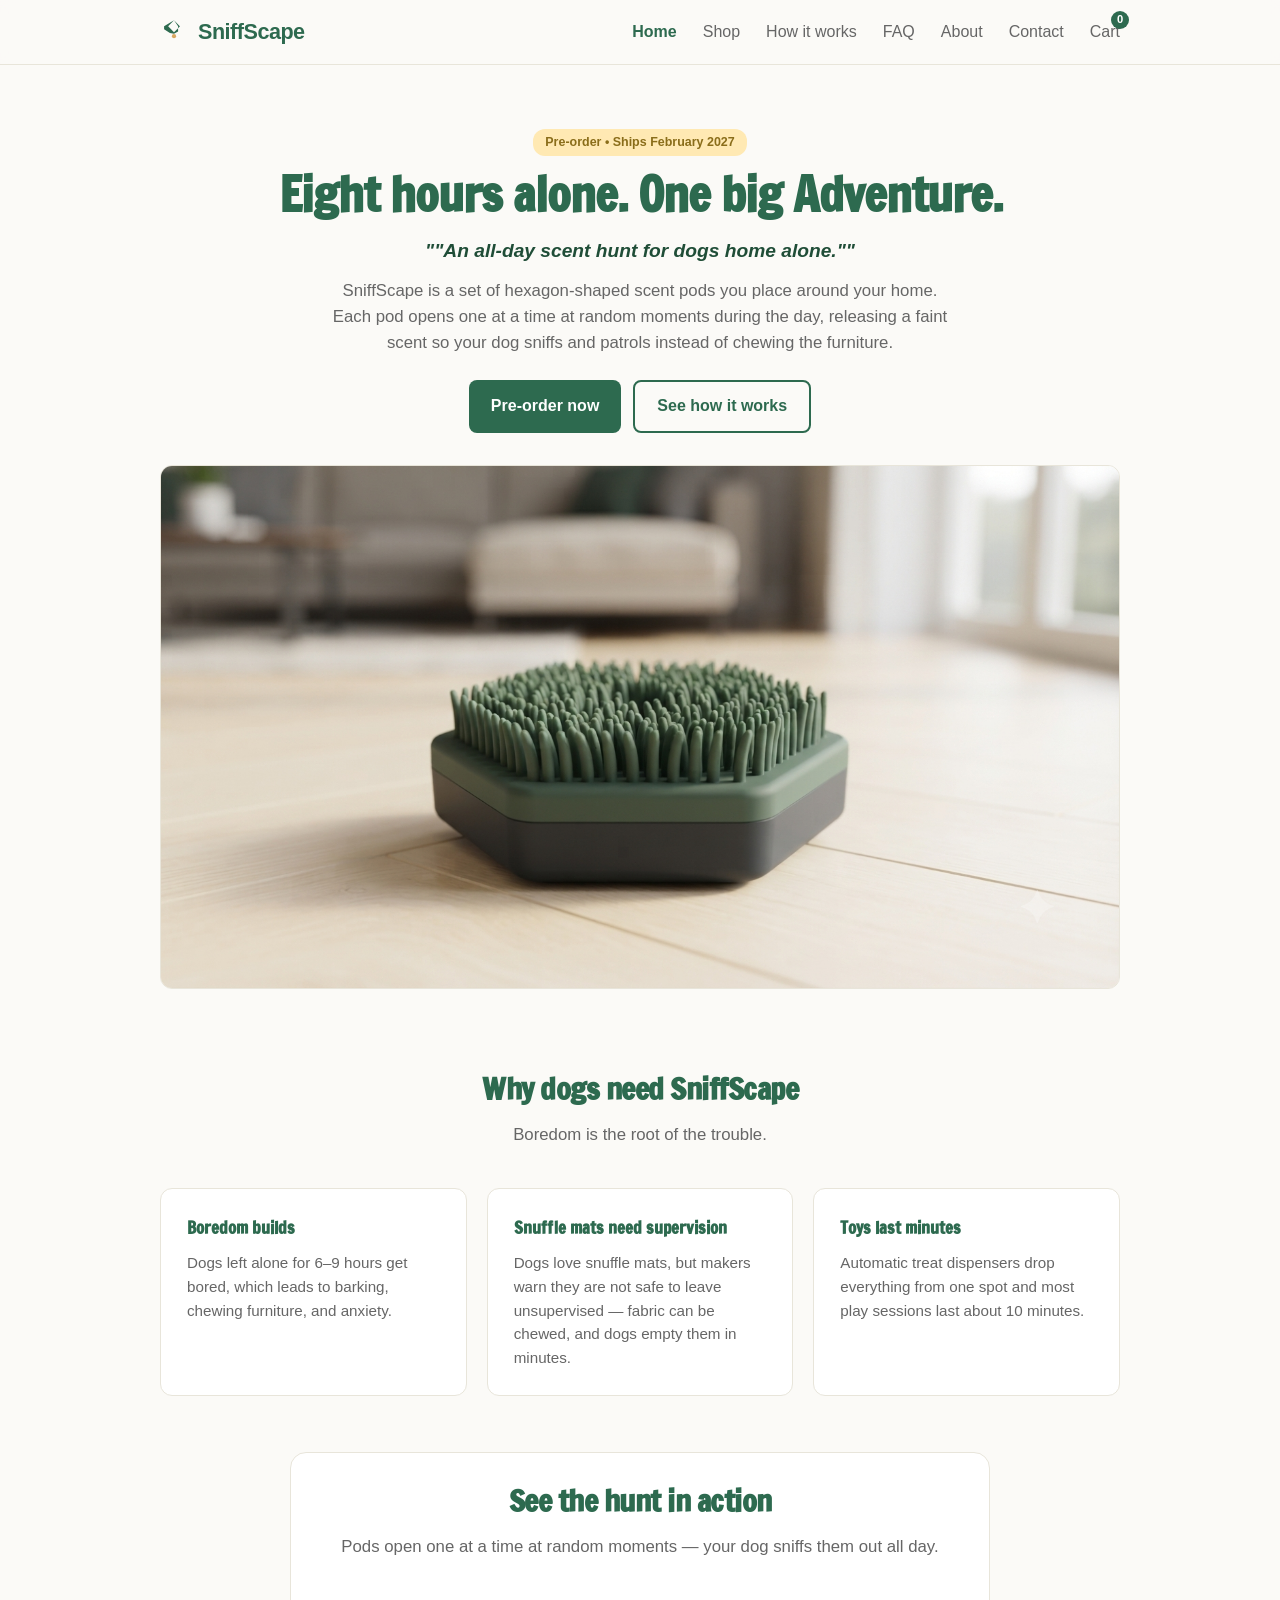
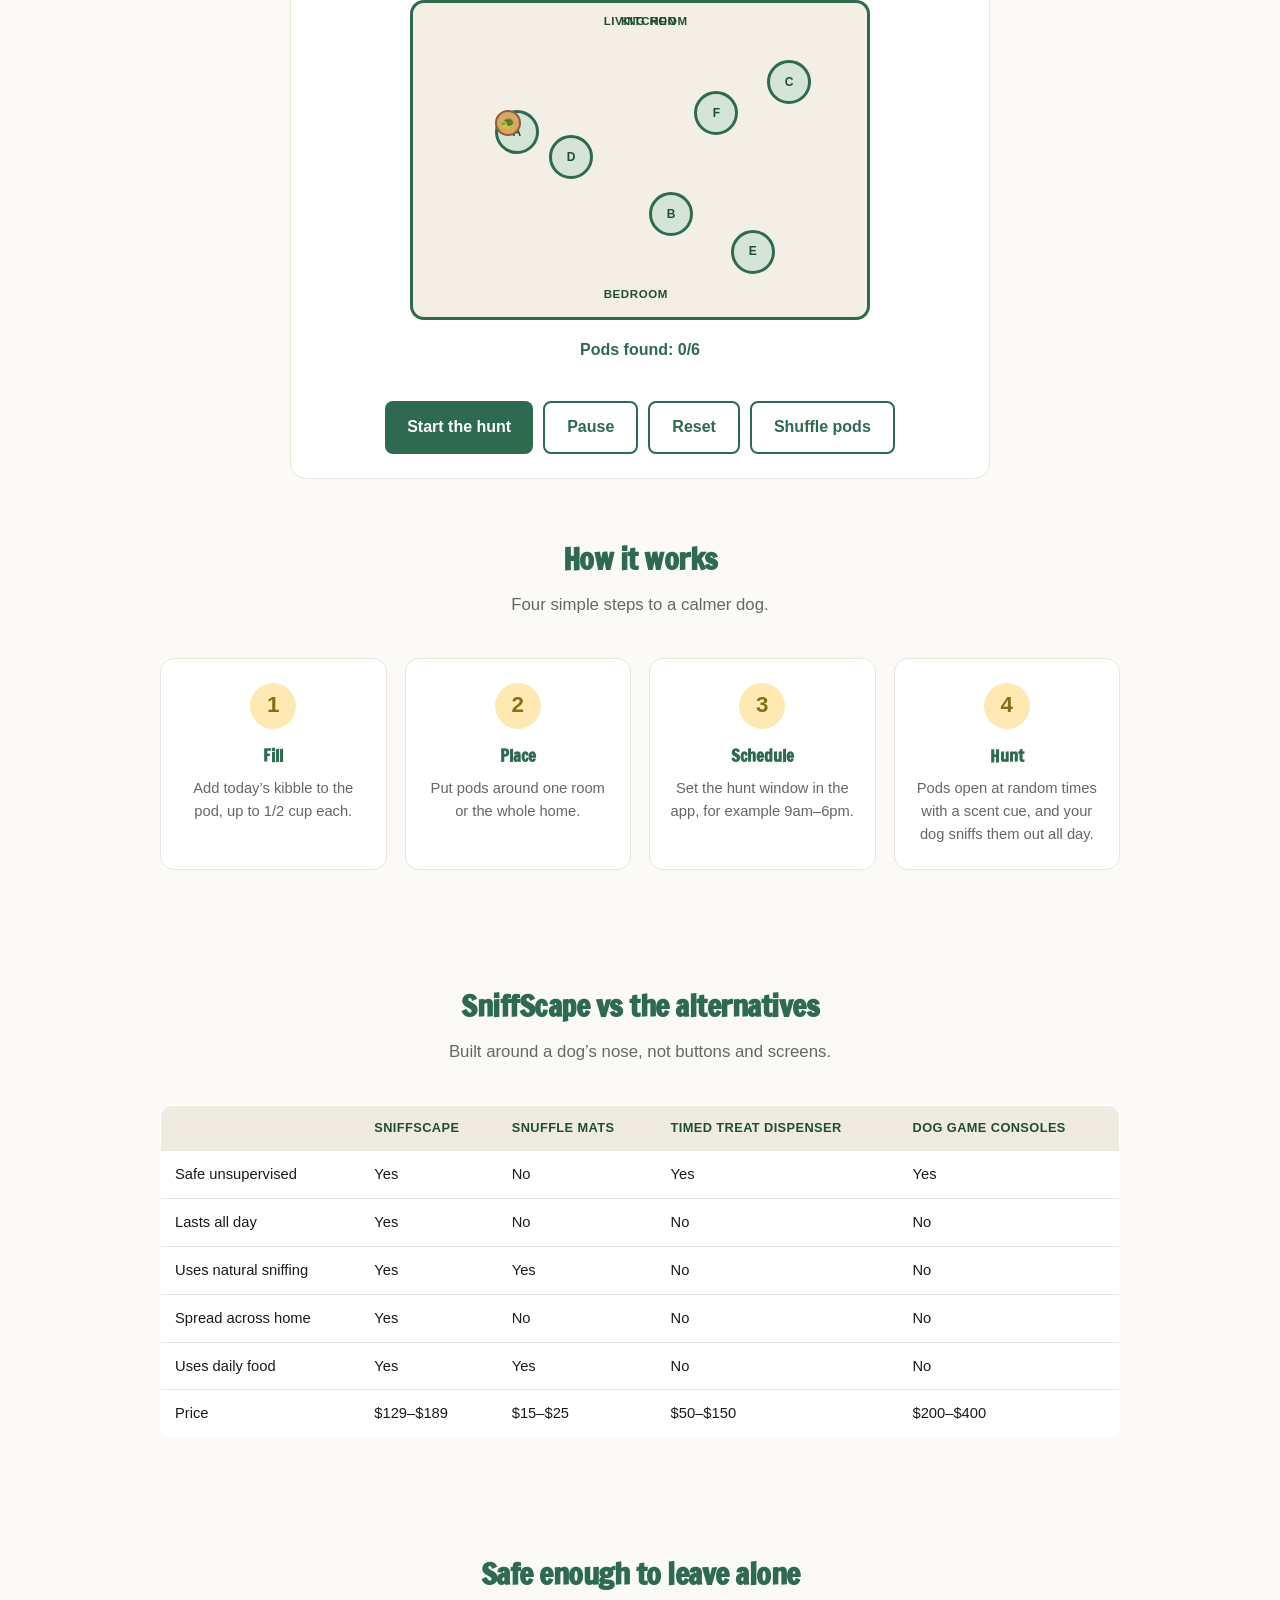
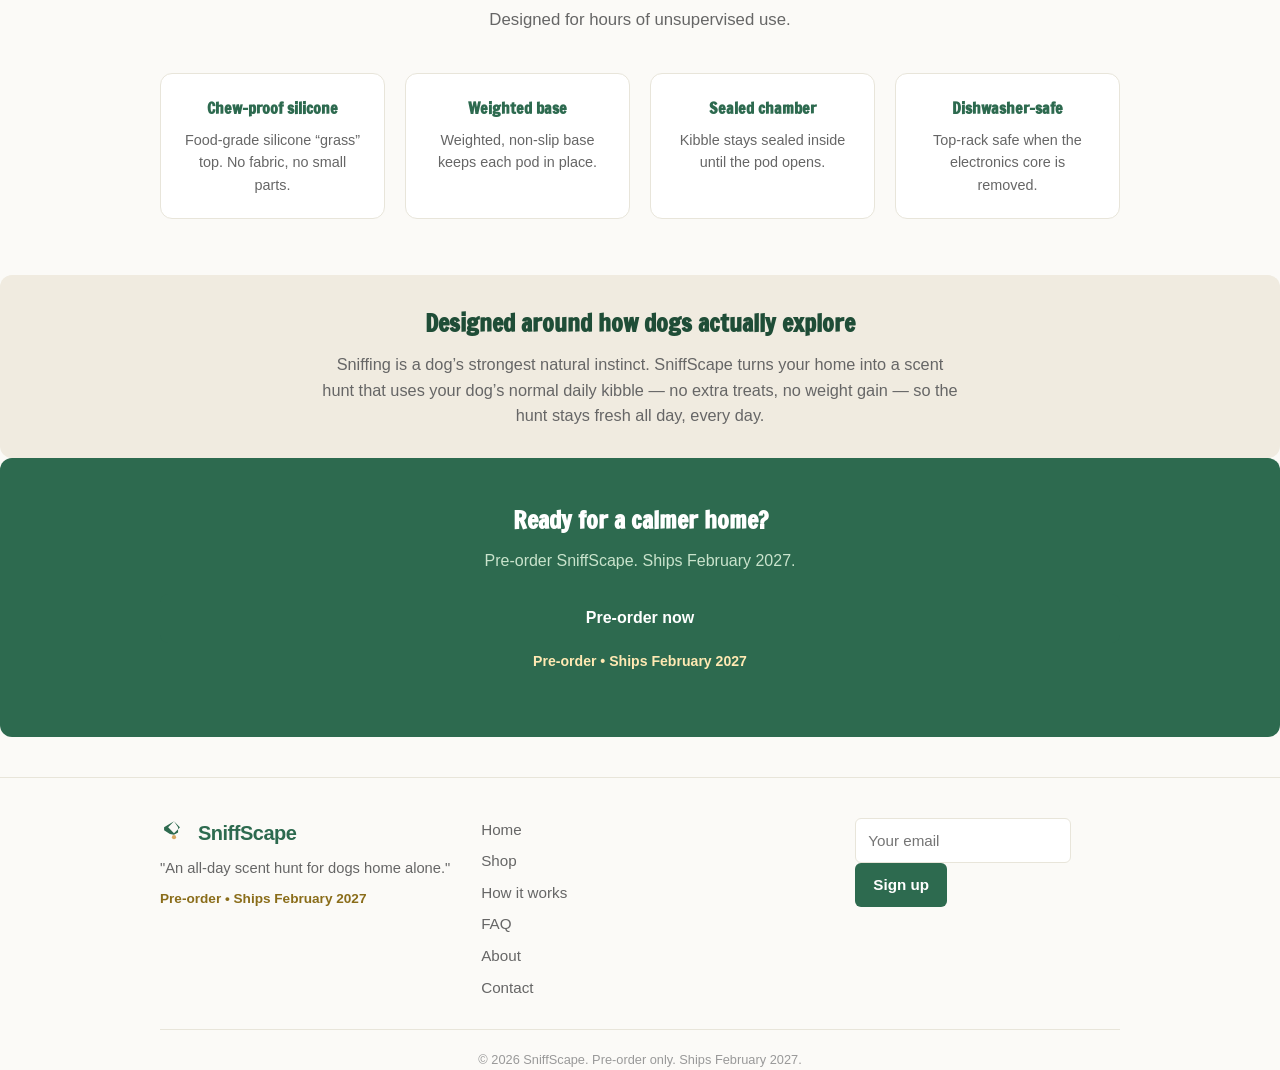
==== commit fbb12a50: "Fix comparison prices, cart page refs, product grid images, scent refill ID mapping" ====
--- a/index.html
+++ b/index.html
@@ -198,9 +198,9 @@
           <tr>
             <td>Price</td>
             <td>$129&ndash;$189</td>
-            <td>Low</td>
-            <td>$&mdash;$$</td>
-            <td>$$$</td>
+            <td>$15&ndash;$25</td>
+            <td>$50&ndash;$150</td>
+            <td>$200&ndash;$400</td>
           </tr>
         </tbody>
       </table>
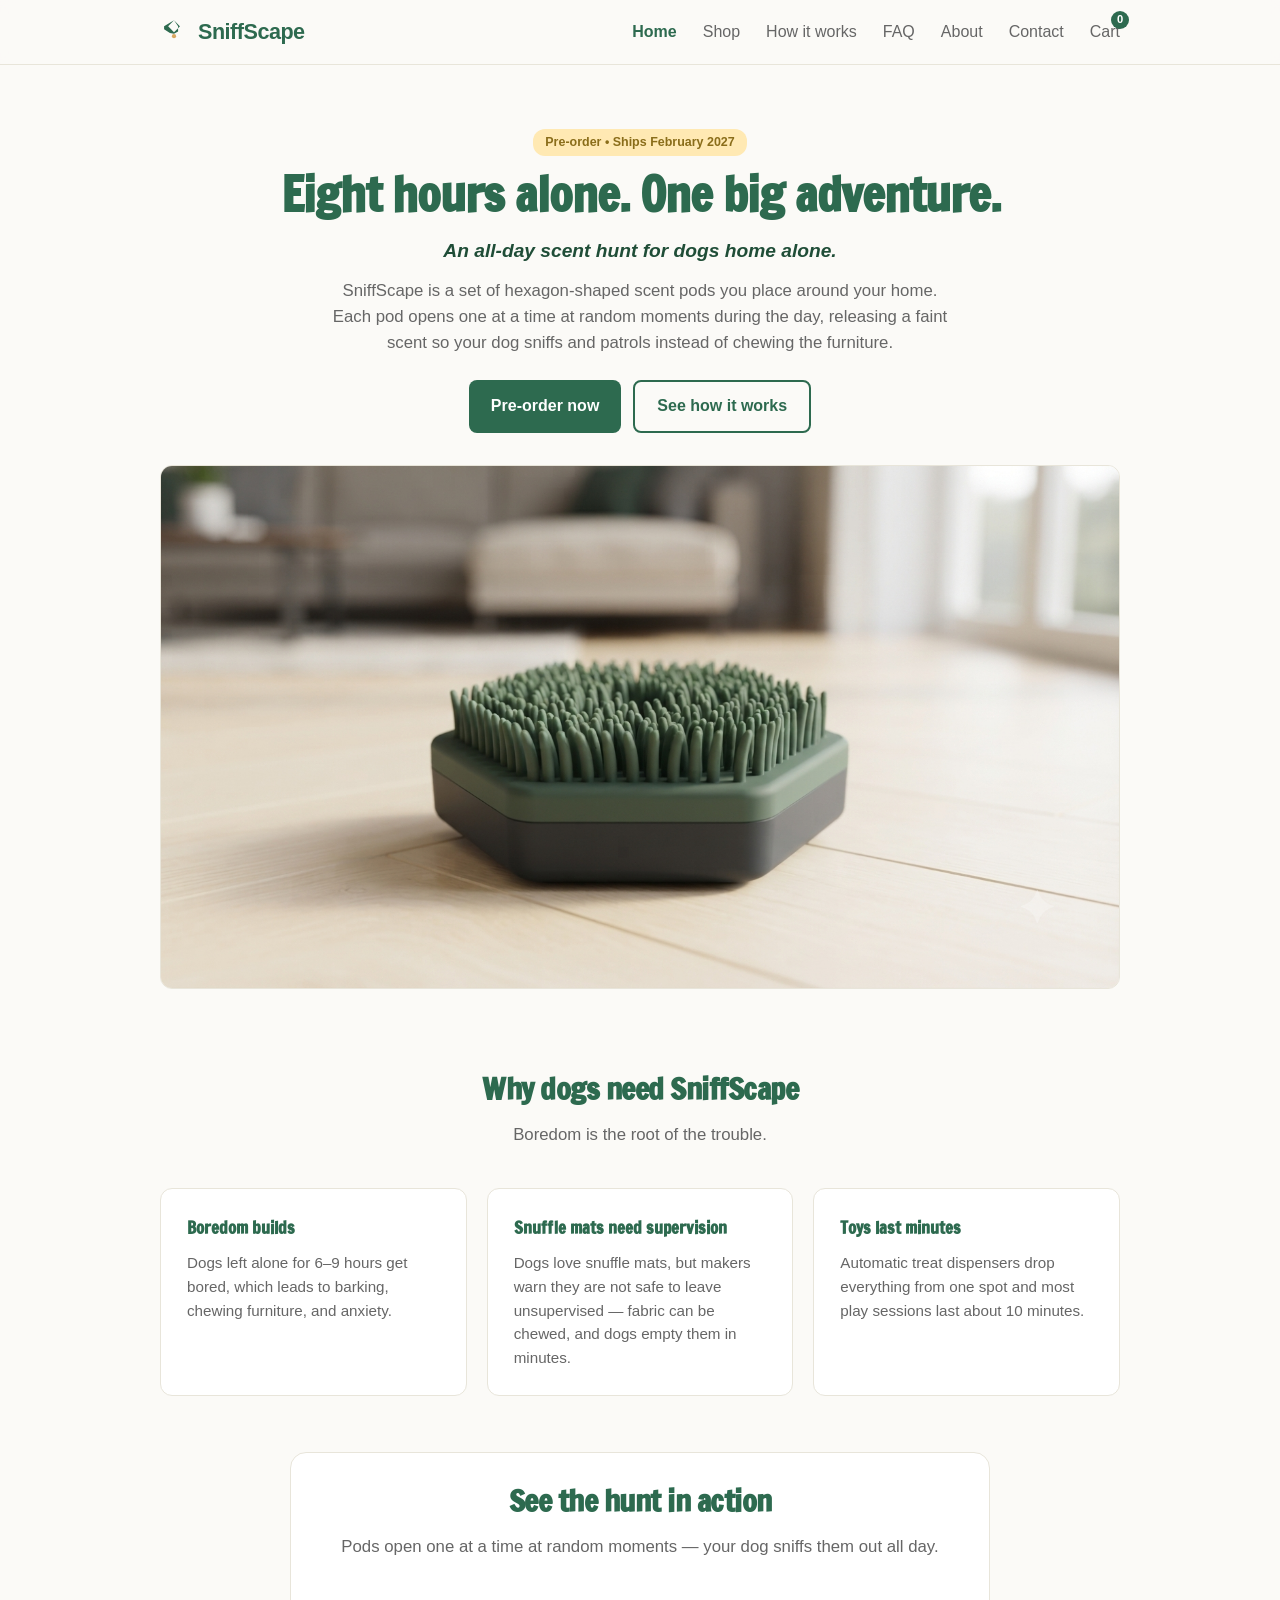
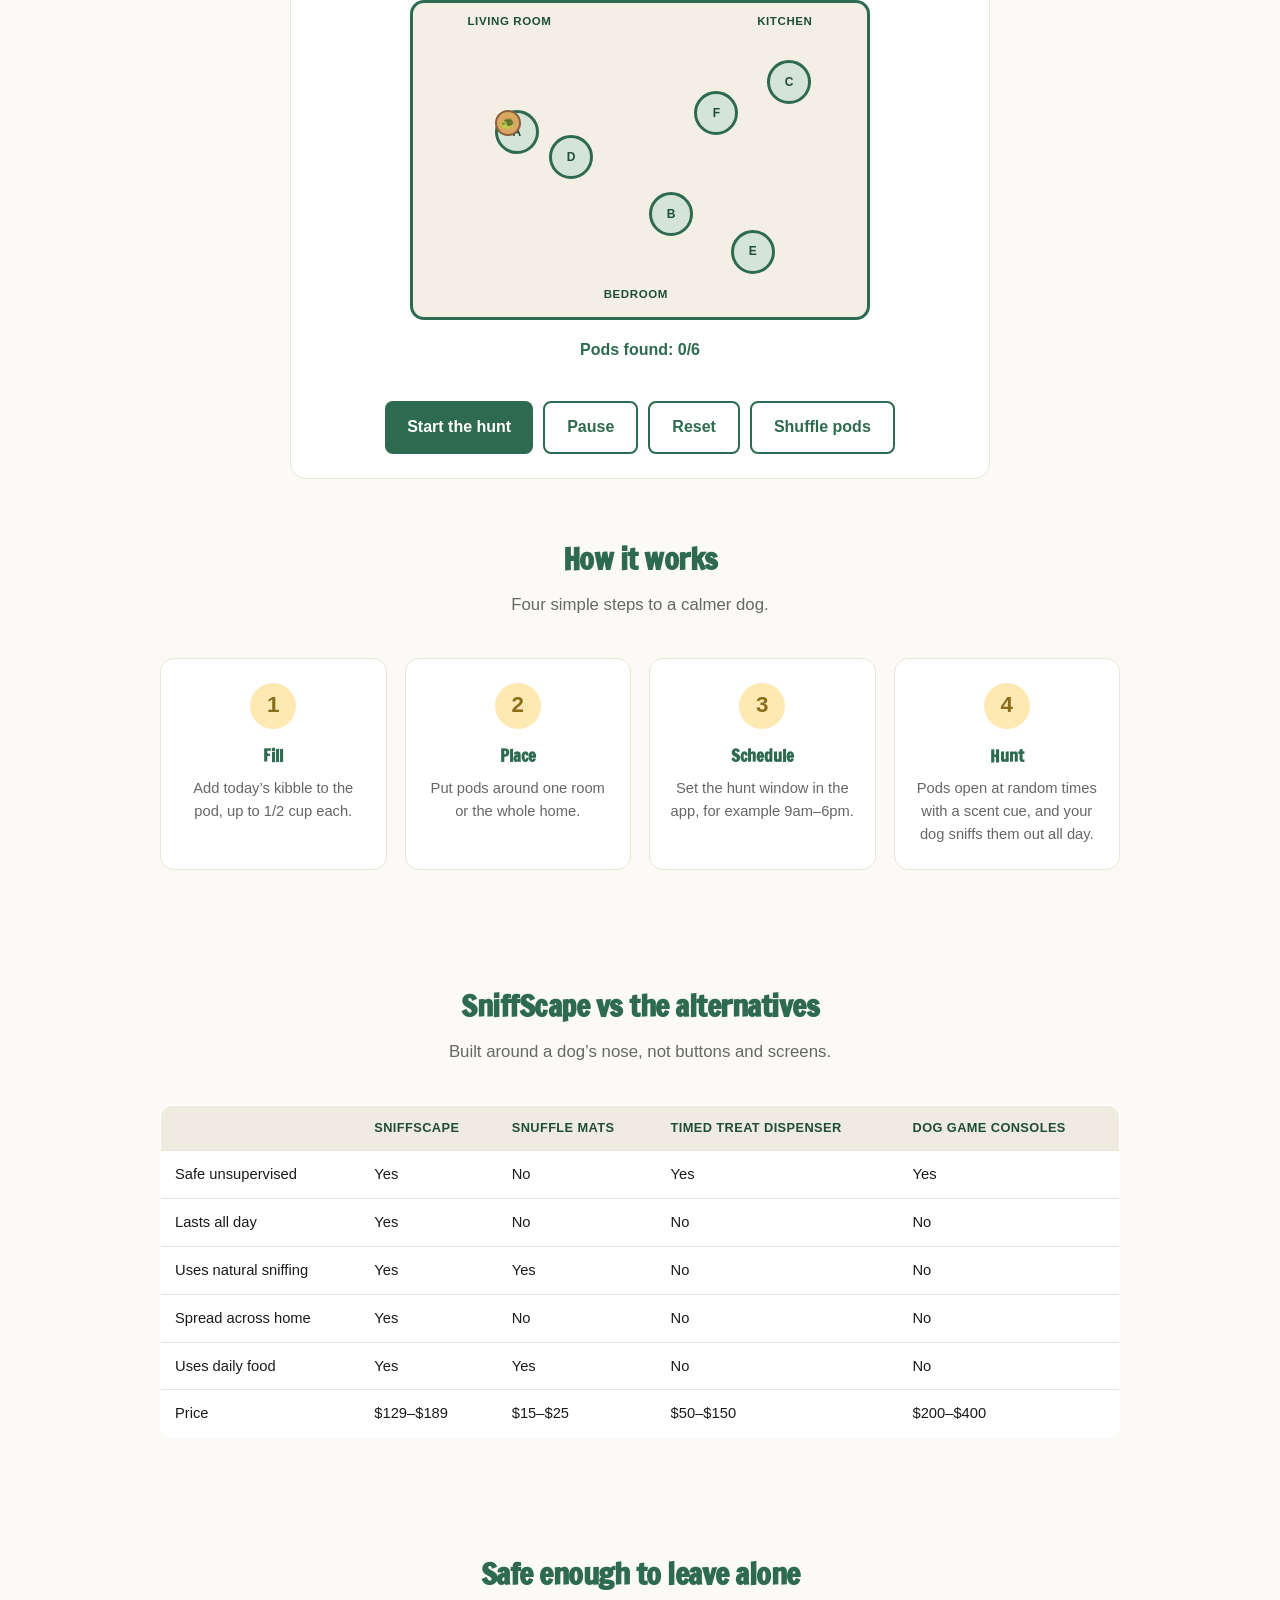
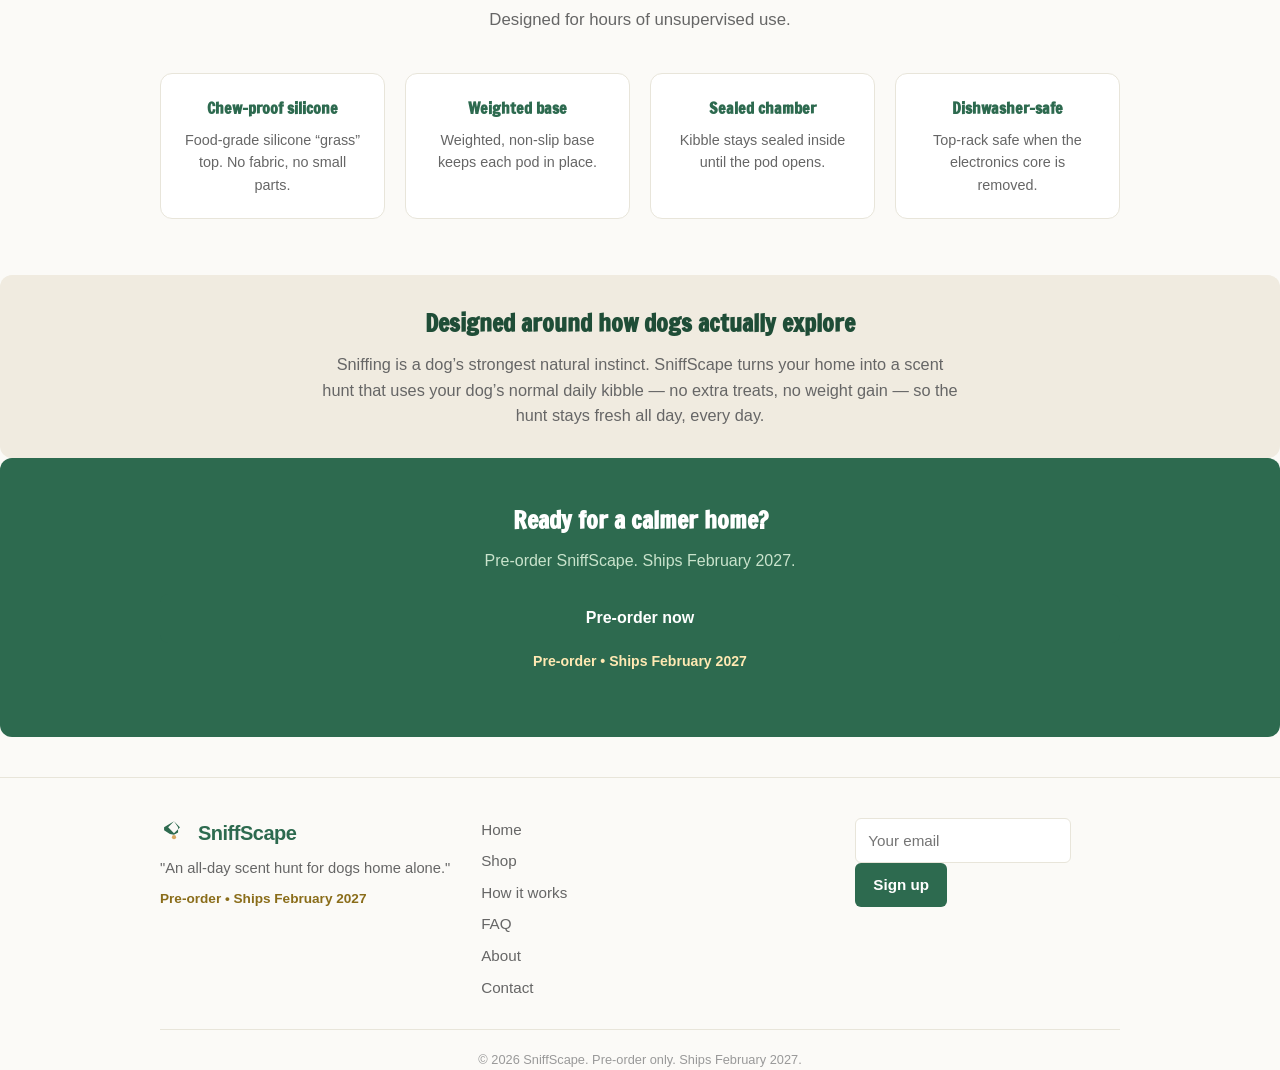
==== commit fe318d7f: "Fix bugs: hunt demo find counter, pod labels A-F, room label overlap, tagline quotes/capital, checko" ====
--- a/index.html
+++ b/index.html
@@ -52,8 +52,8 @@
 <section class="hero">
   <div class="container">
     <span class="status-chip">Pre-order &#8226; Ships February 2027</span>
-    <h1>Eight hours alone. One big Adventure.</h1>
-    <p class="tagline">"An all-day scent hunt for dogs home alone."</p>
+    <h1>Eight hours alone. One big adventure.</h1>
+    <p class="tagline">An all-day scent hunt for dogs home alone.</p>
     <p>SniffScape is a set of hexagon-shaped scent pods you place around your home. Each pod opens one at a time at random moments during the day, releasing a faint scent so your dog sniffs and patrols instead of chewing the furniture.</p>
     <div class="hero-actions">
       <a href="product.html" class="btn btn-primary">Pre-order now</a>
@@ -316,7 +316,7 @@
     el.classList.remove('opens', 'found');
     el.style.transition = 'top 0.6s ease, left 0.6s ease';
     el.addEventListener('click', () => {
-      if (openPod === el.dataset.id && !el.classList.contains('found')) findPod(el);
+      if (el.classList.contains('opens') && !el.classList.contains('found')) findPod(el);
     });
   });
   found = 0;
@@ -335,7 +335,7 @@
 }
 
 function logTime(text) {
-  timetableEl.textContent = timeString() + ' &#8226; ' + text;
+  timetableEl.innerHTML = timeString() + ' &bull; ' + text;
 }
 
 function showRipple(x, y) {
@@ -366,8 +366,9 @@
   updateFound();
   const rect = el.getBoundingClientRect();
   showRipple(rect.left + rect.width/2, rect.top + rect.height/2);
-  announce('Pod ' + el.dataset.id + ' found at ' + timeString());
-  logTime('Dog found pod ' + el.dataset.id);
+  const podLabel = el.textContent.trim();
+  announce('Pod ' + podLabel + ' found at ' + timeString());
+  logTime('Dog found pod ' + podLabel);
 }
 
 function openRandom() {
@@ -378,8 +379,9 @@
   pick.classList.add('opens');
   openPod = pick.dataset.id;
   moveDog(pick);
-  logTime('Pod ' + openPod + ' opened sniff it out');
-  announce('Pod ' + openPod + ' has opened');
+  const podLabel = pick.textContent.trim();
+  logTime('Pod ' + podLabel + ' opened &mdash; sniff it out');
+  announce('Pod ' + podLabel + ' has opened');
   setTimeout(() => { pick.classList.remove('opens'); openPod = null; }, 3000);
 }
 
--- a/css/styles.css
+++ b/css/styles.css
@@ -93,7 +93,6 @@
 .hero { padding: 64px 20px 20px; text-align: center; }
 .hero h1 { font-size: clamp(2rem, 5vw, 3rem); line-height: 1.12; margin-bottom: 14px; letter-spacing: -1px; color: var(--brand); }
 .hero .tagline { font-size: 1.2rem; font-style: italic; color: var(--brand-dark); font-weight: 600; margin-bottom: 12px; }
-.hero .tagline::before, .hero .tagline::after { content: '"'; }
 .hero p { color: var(--muted); font-size: 1.05rem; margin-bottom: 24px; max-width: 620px; margin-left: auto; margin-right: auto; }
 .hero-actions { display: flex; gap: 12px; justify-content: center; flex-wrap: wrap; }
 .image-placeholder {
@@ -114,8 +113,8 @@
 .hunt-demo { background: var(--surface); border: 1px solid var(--line); border-radius: 16px; padding: 24px; max-width: 700px; margin: 0 auto; text-align: center; }
 .floor-plan { position: relative; width: 100%; max-width: 460px; height: 320px; margin: 0 auto 18px; border: 3px solid var(--brand); border-radius: 14px; background: #f4efe4; overflow: hidden; }
 .floor-label { position: absolute; font-size: 0.72rem; font-weight: 700; color: var(--brand-dark); text-transform: uppercase; letter-spacing: 0.6px; }
-.floor-living { top: 10px; left: 42%; }
-.floor-kitchen { top: 10px; right: 42%; }
+.floor-living { top: 10px; left: 12%; }
+.floor-kitchen { top: 10px; right: 12%; }
 .floor-bedroom { bottom: 14px; left: 42%; }
 .pod { position: absolute; width: 44px; height: 44px; border-radius: 50%; background: #d4e4d7; border: 3px solid var(--brand); cursor: pointer; transition: transform 0.2s; display: grid; place-items: center; font-size: 12px; font-weight: 700; color: var(--brand-dark); user-select: none; }
 .pod:hover { transform: scale(1.12); }
@@ -288,8 +287,8 @@
 .product-main { position: relative; aspect-ratio: 1; border-radius: var(--radius);
   border: 1px solid var(--line); background: #f4efe4; display: grid; place-items: center;
   color: var(--muted); font-size: 0.85rem; font-weight: 600; text-align: center; padding: 12px; overflow: hidden; }
-.product-main img { width: 100%; height: 100%; object-fit: cover; border-radius: var(--radius); display: none; }
-.product-main .placeholder-shown { display: grid; }
+.product-main img { width: 100%; height: 100%; object-fit: cover; border-radius: var(--radius); display: block; }
+.product-main .placeholder-shown { display: none; }
 .product-main .gallery-arrow { position: absolute; top: 50%; transform: translateY(-50%);
   width: 40px; height: 40px; border-radius: 50%; background: rgba(255,255,255,0.85); border: 1px solid var(--line);
   display: grid; place-items: center; font-size: 1.2rem; color: var(--text); cursor: pointer; z-index: 2; }
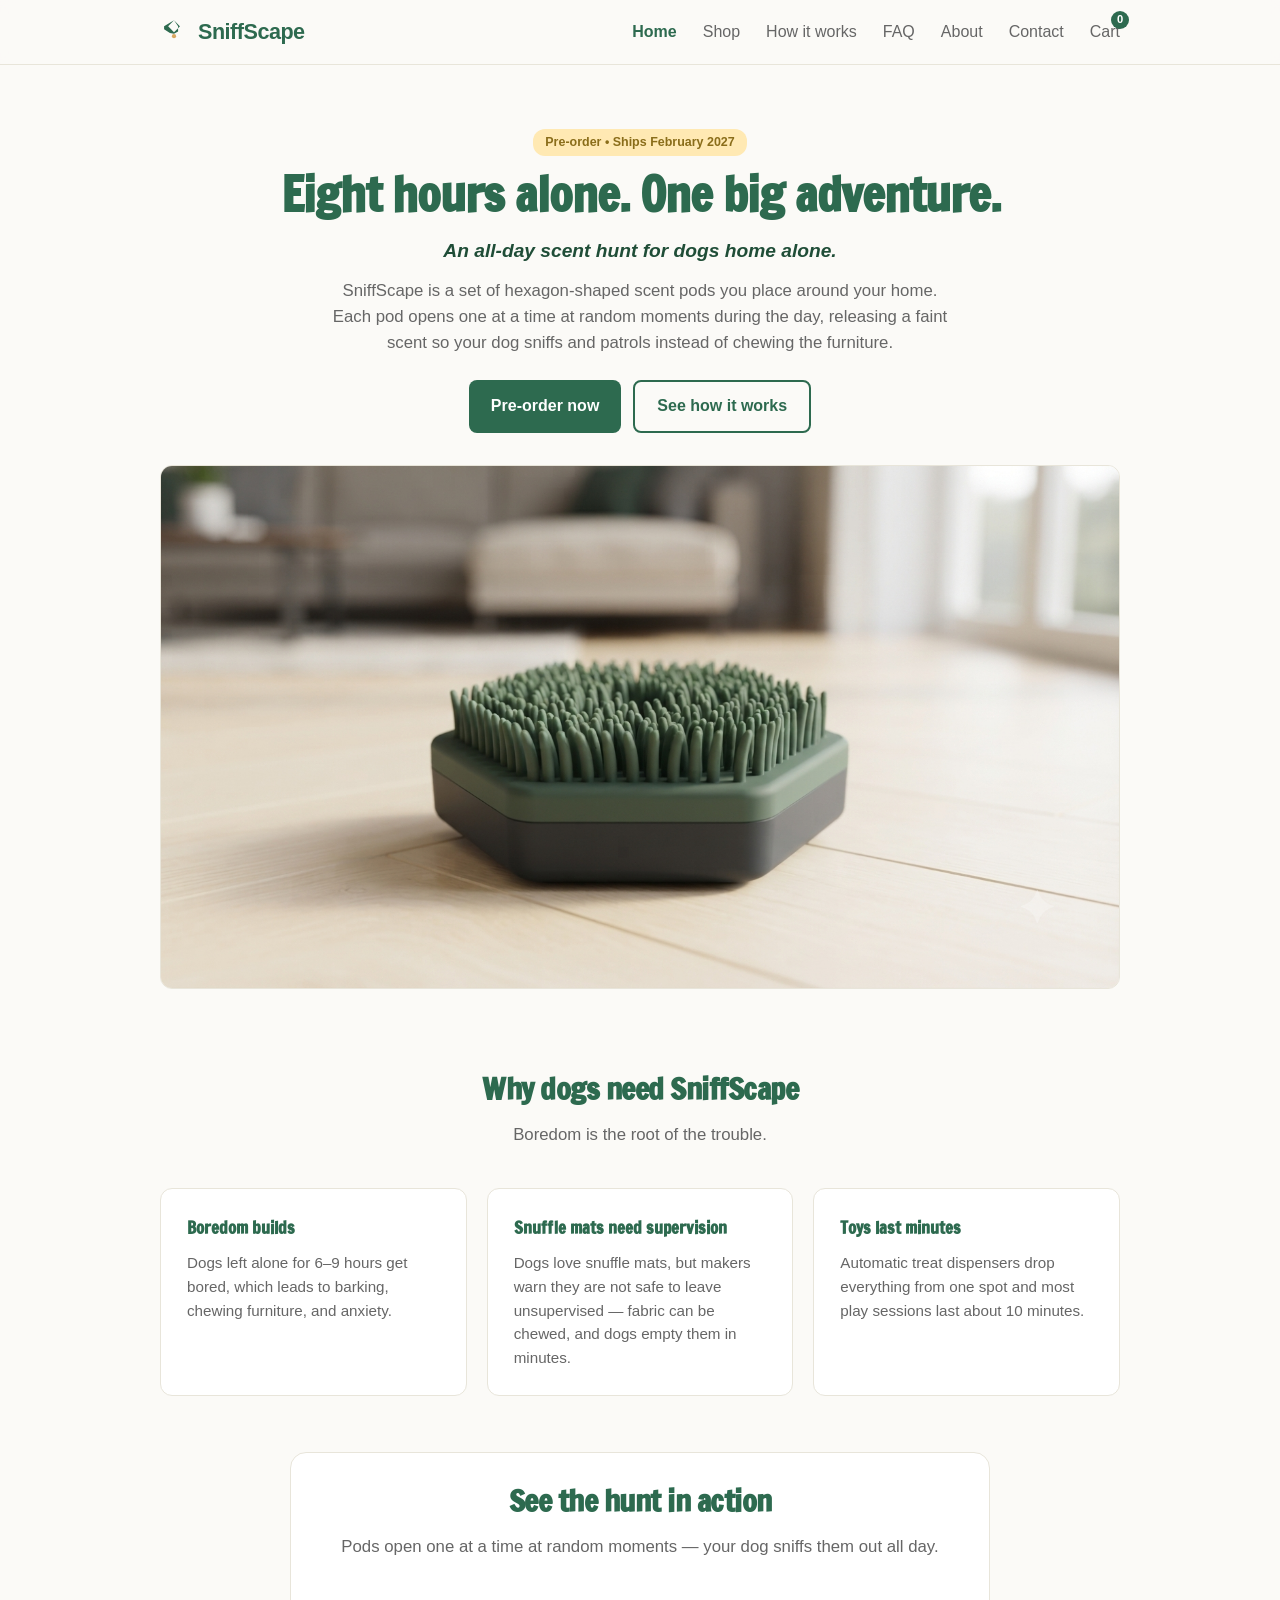
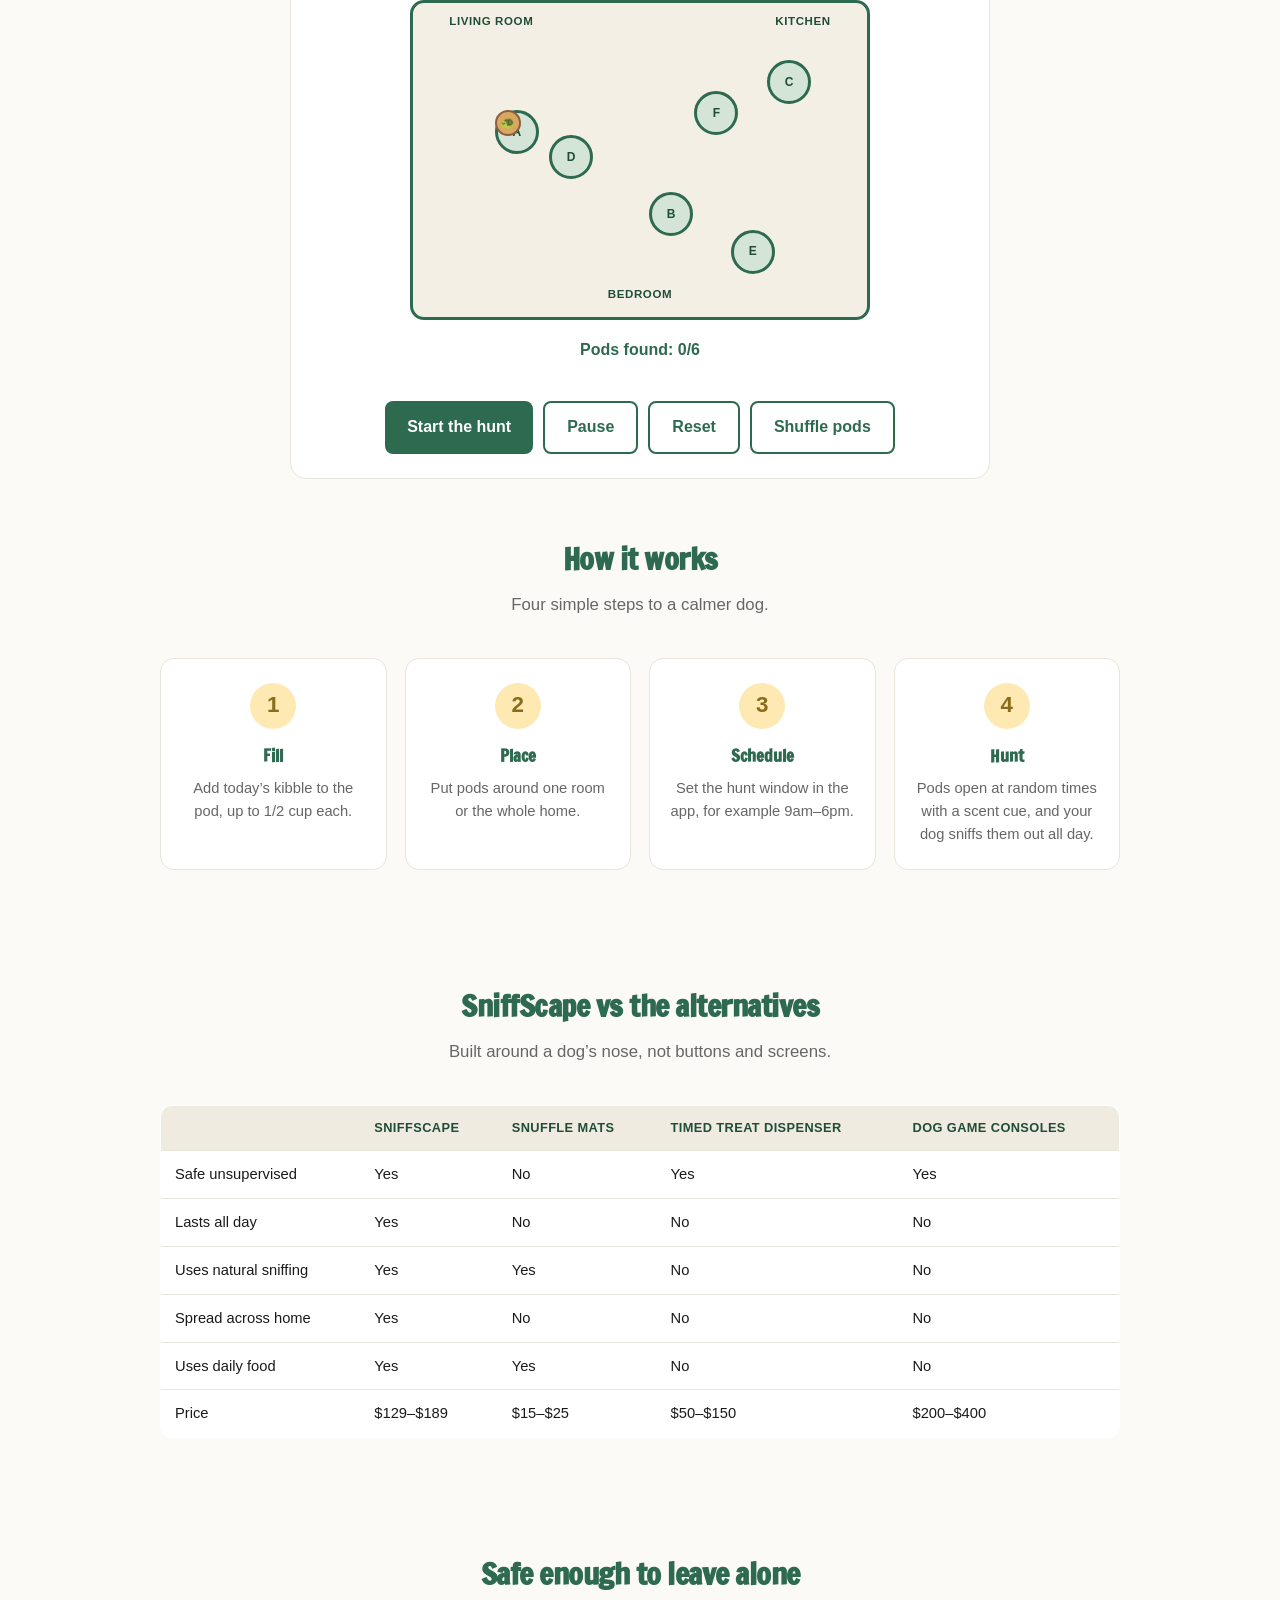
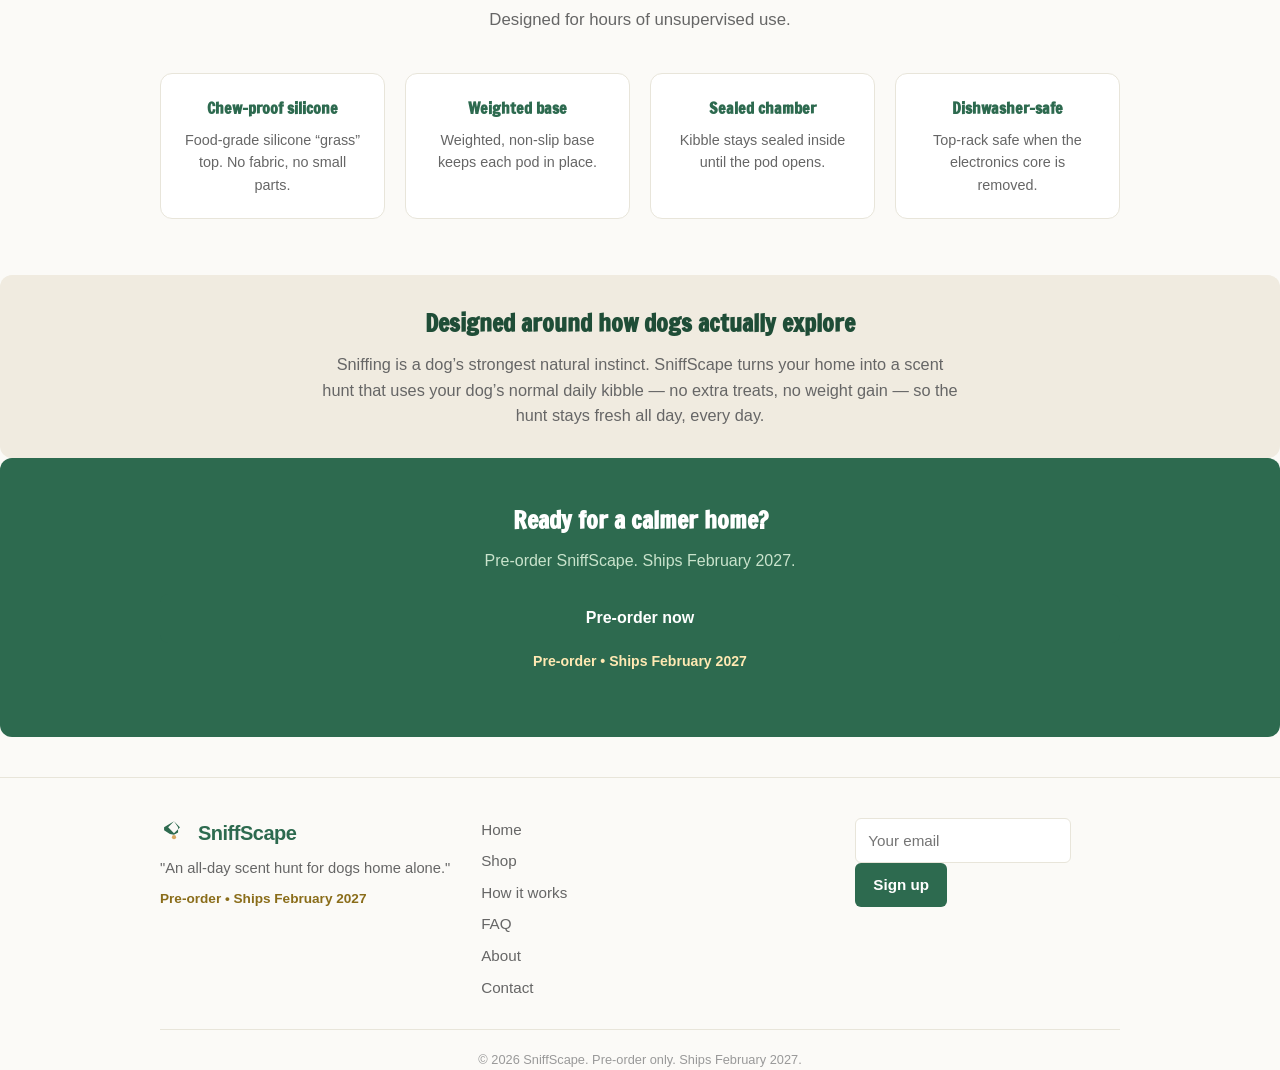
==== commit 24e042d9: "Fix bugs: auto-find pods in demo, checkout form with name/email/address, clear cart after order, rem" ====
--- a/index.html
+++ b/index.html
@@ -382,7 +382,13 @@
   const podLabel = pick.textContent.trim();
   logTime('Pod ' + podLabel + ' opened &mdash; sniff it out');
   announce('Pod ' + podLabel + ' has opened');
-  setTimeout(() => { pick.classList.remove('opens'); openPod = null; }, 3000);
+  setTimeout(() => {
+    if (!paused && found < 6 && pick.classList.contains('opens') && !pick.classList.contains('found')) {
+      findPod(pick);
+    }
+    pick.classList.remove('opens');
+    openPod = null;
+  }, 3500);
 }
 
 function shuffle() {
@@ -391,7 +397,7 @@
   podEls.forEach(el => {
     let pos;
     do {
-      pos = { top: 12 + Math.floor(Math.random() * 78), left: 10 + Math.floor(Math.random() * 82) };
+      pos = { top: 12 + Math.floor(Math.random() * 70), left: 10 + Math.floor(Math.random() * 70) };
     } while (used.some(u => Math.abs(u.top - pos.top) < 14 && Math.abs(u.left - pos.left) < 14));
     used.push(pos);
     el.style.top = pos.top + '%';
--- a/css/styles.css
+++ b/css/styles.css
@@ -112,10 +112,10 @@
 /* Hunt demo */
 .hunt-demo { background: var(--surface); border: 1px solid var(--line); border-radius: 16px; padding: 24px; max-width: 700px; margin: 0 auto; text-align: center; }
 .floor-plan { position: relative; width: 100%; max-width: 460px; height: 320px; margin: 0 auto 18px; border: 3px solid var(--brand); border-radius: 14px; background: #f4efe4; overflow: hidden; }
-.floor-label { position: absolute; font-size: 0.72rem; font-weight: 700; color: var(--brand-dark); text-transform: uppercase; letter-spacing: 0.6px; }
-.floor-living { top: 10px; left: 12%; }
-.floor-kitchen { top: 10px; right: 12%; }
-.floor-bedroom { bottom: 14px; left: 42%; }
+.floor-label { position: absolute; font-size: 0.72rem; font-weight: 700; color: var(--brand-dark); text-transform: uppercase; letter-spacing: 0.6px; white-space: nowrap; }
+.floor-living { top: 10px; left: 8%; }
+.floor-kitchen { top: 10px; right: 8%; }
+.floor-bedroom { bottom: 14px; left: 50%; transform: translateX(-50%); }
 .pod { position: absolute; width: 44px; height: 44px; border-radius: 50%; background: #d4e4d7; border: 3px solid var(--brand); cursor: pointer; transition: transform 0.2s; display: grid; place-items: center; font-size: 12px; font-weight: 700; color: var(--brand-dark); user-select: none; }
 .pod:hover { transform: scale(1.12); }
 .pod.opens { animation: pulse-open 1.6s infinite; }
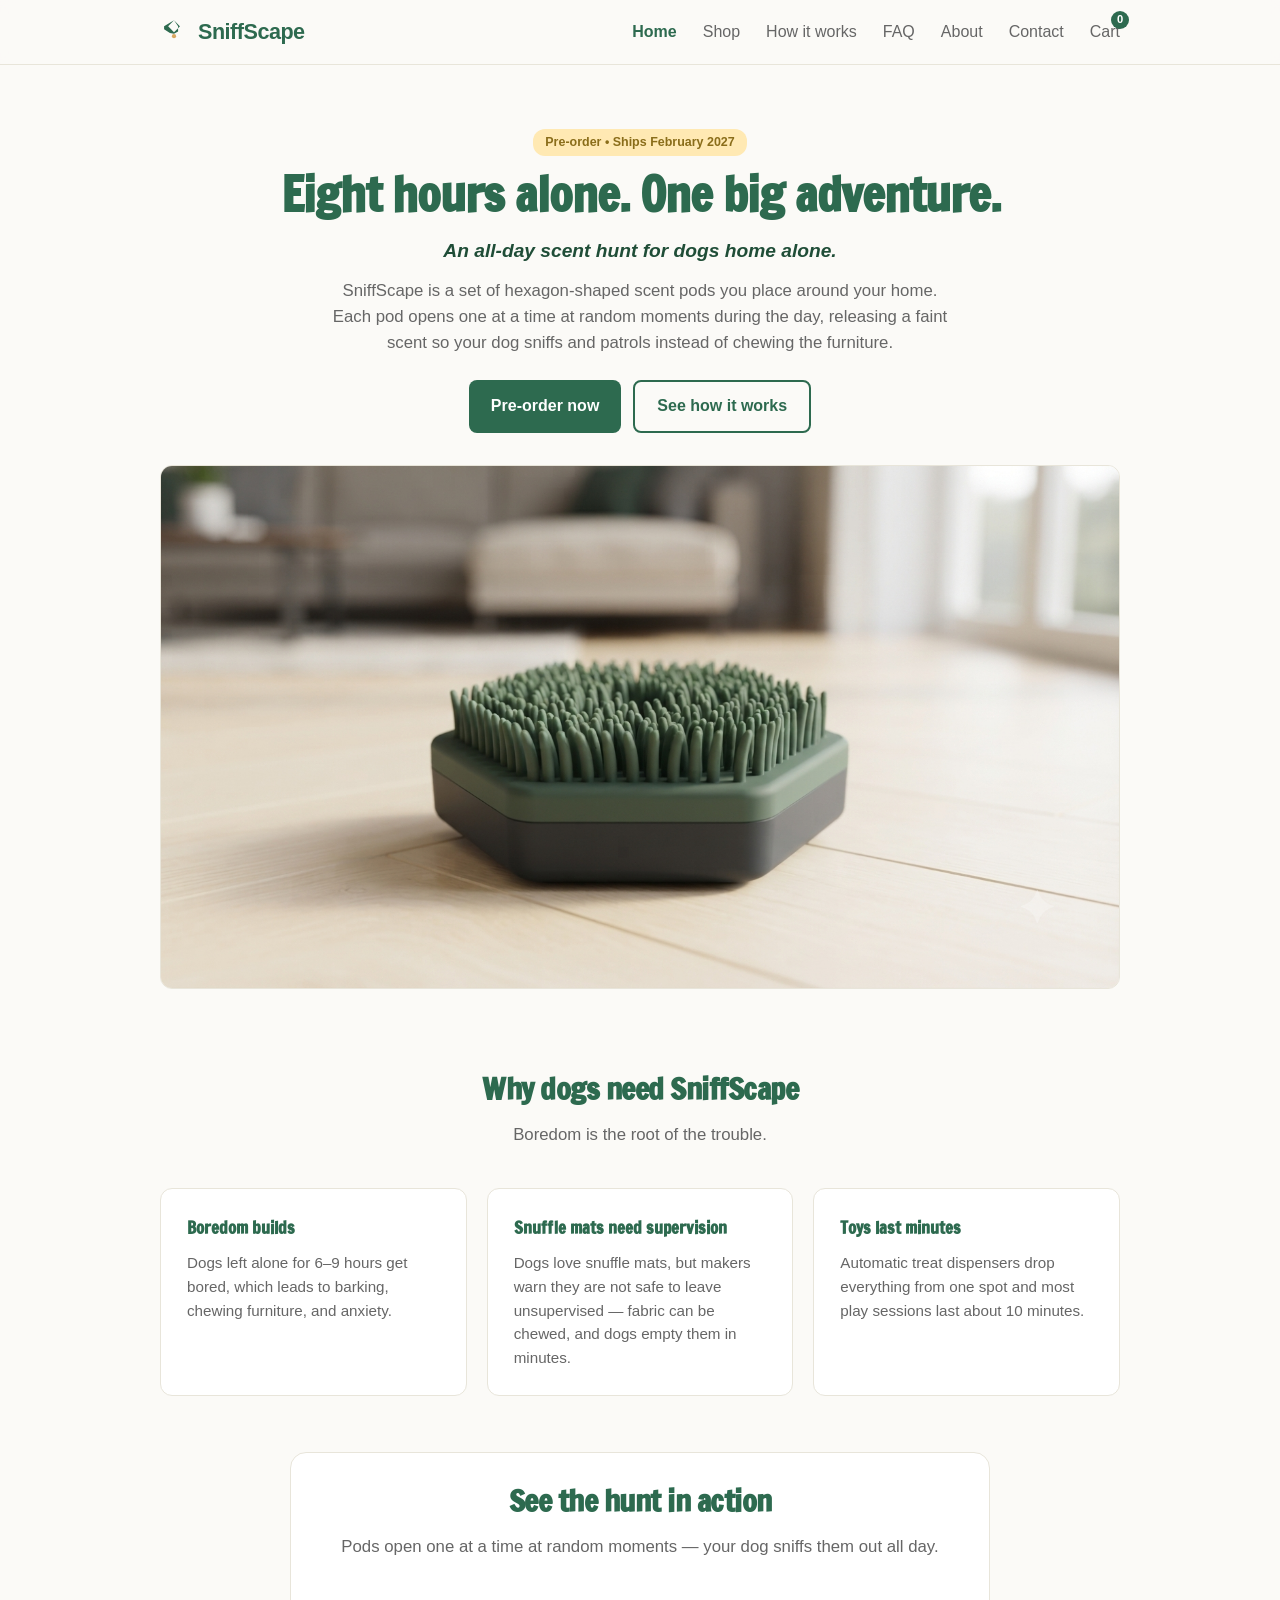
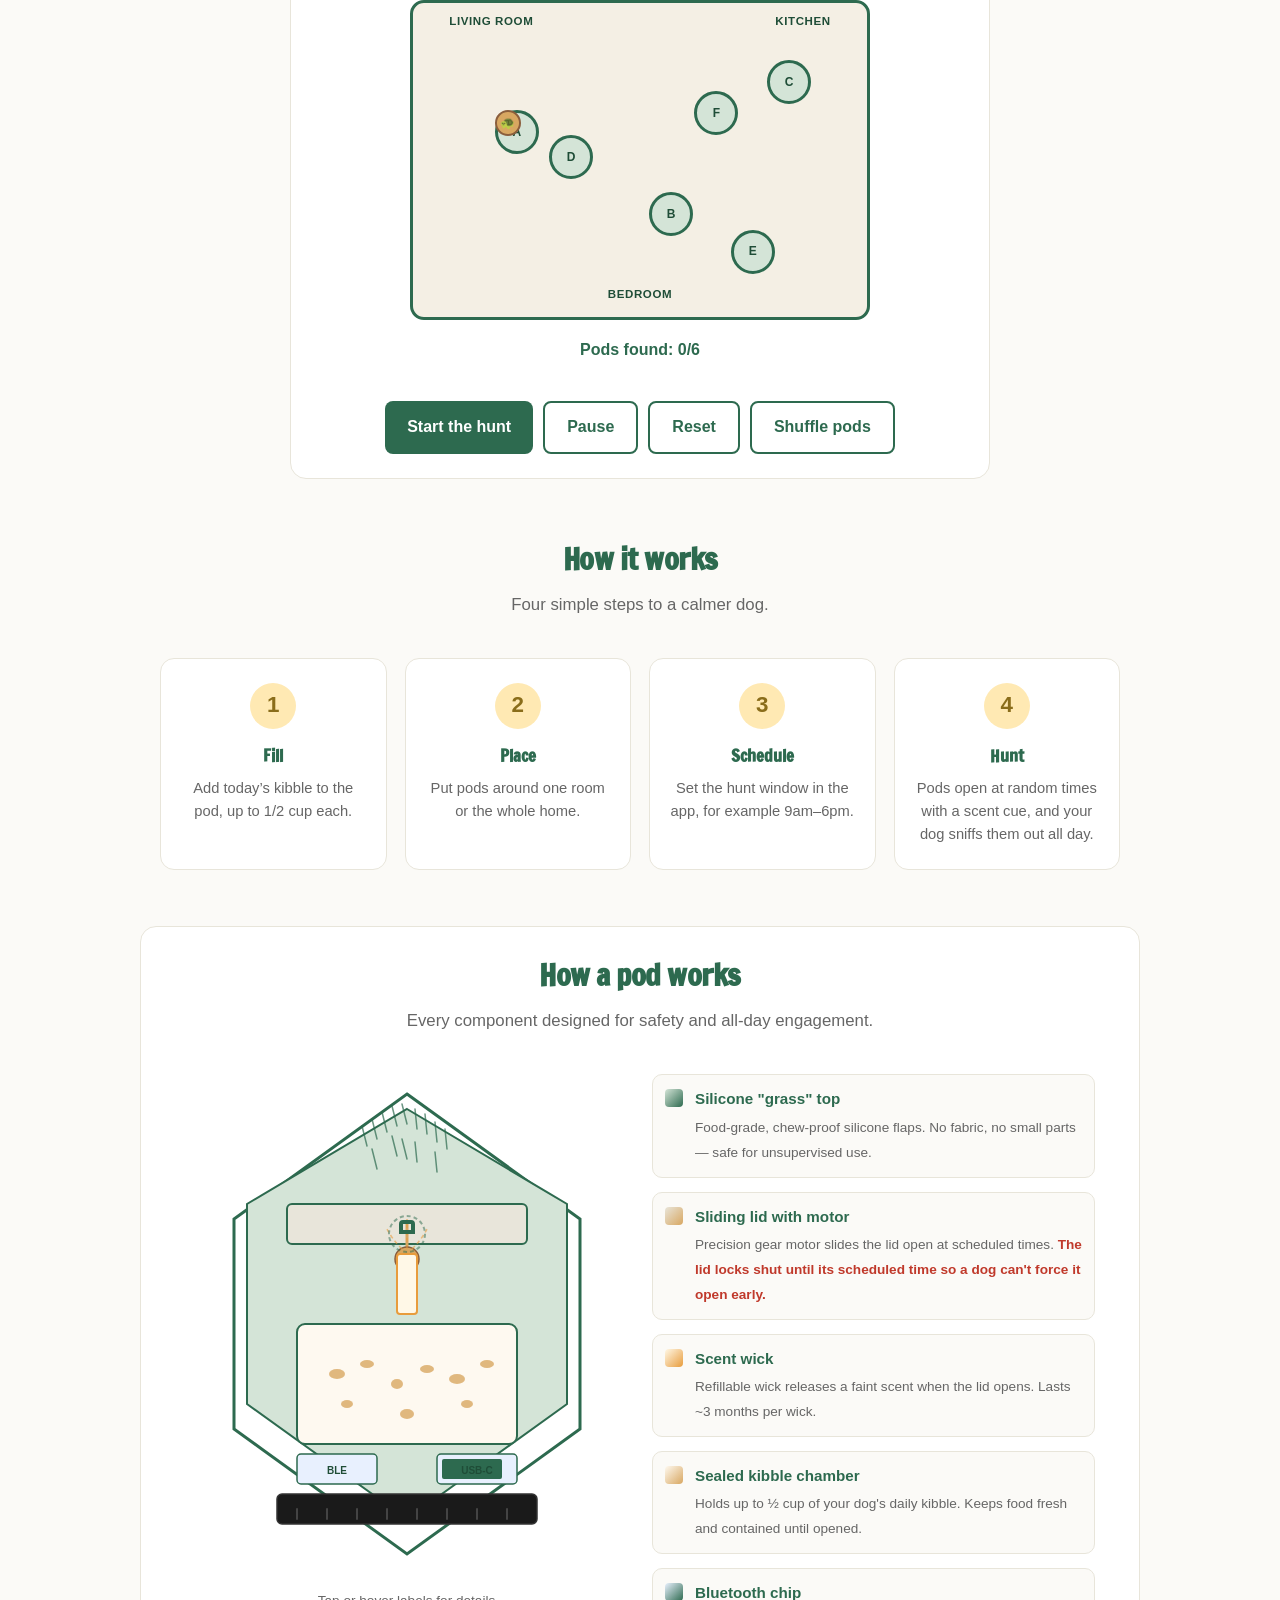
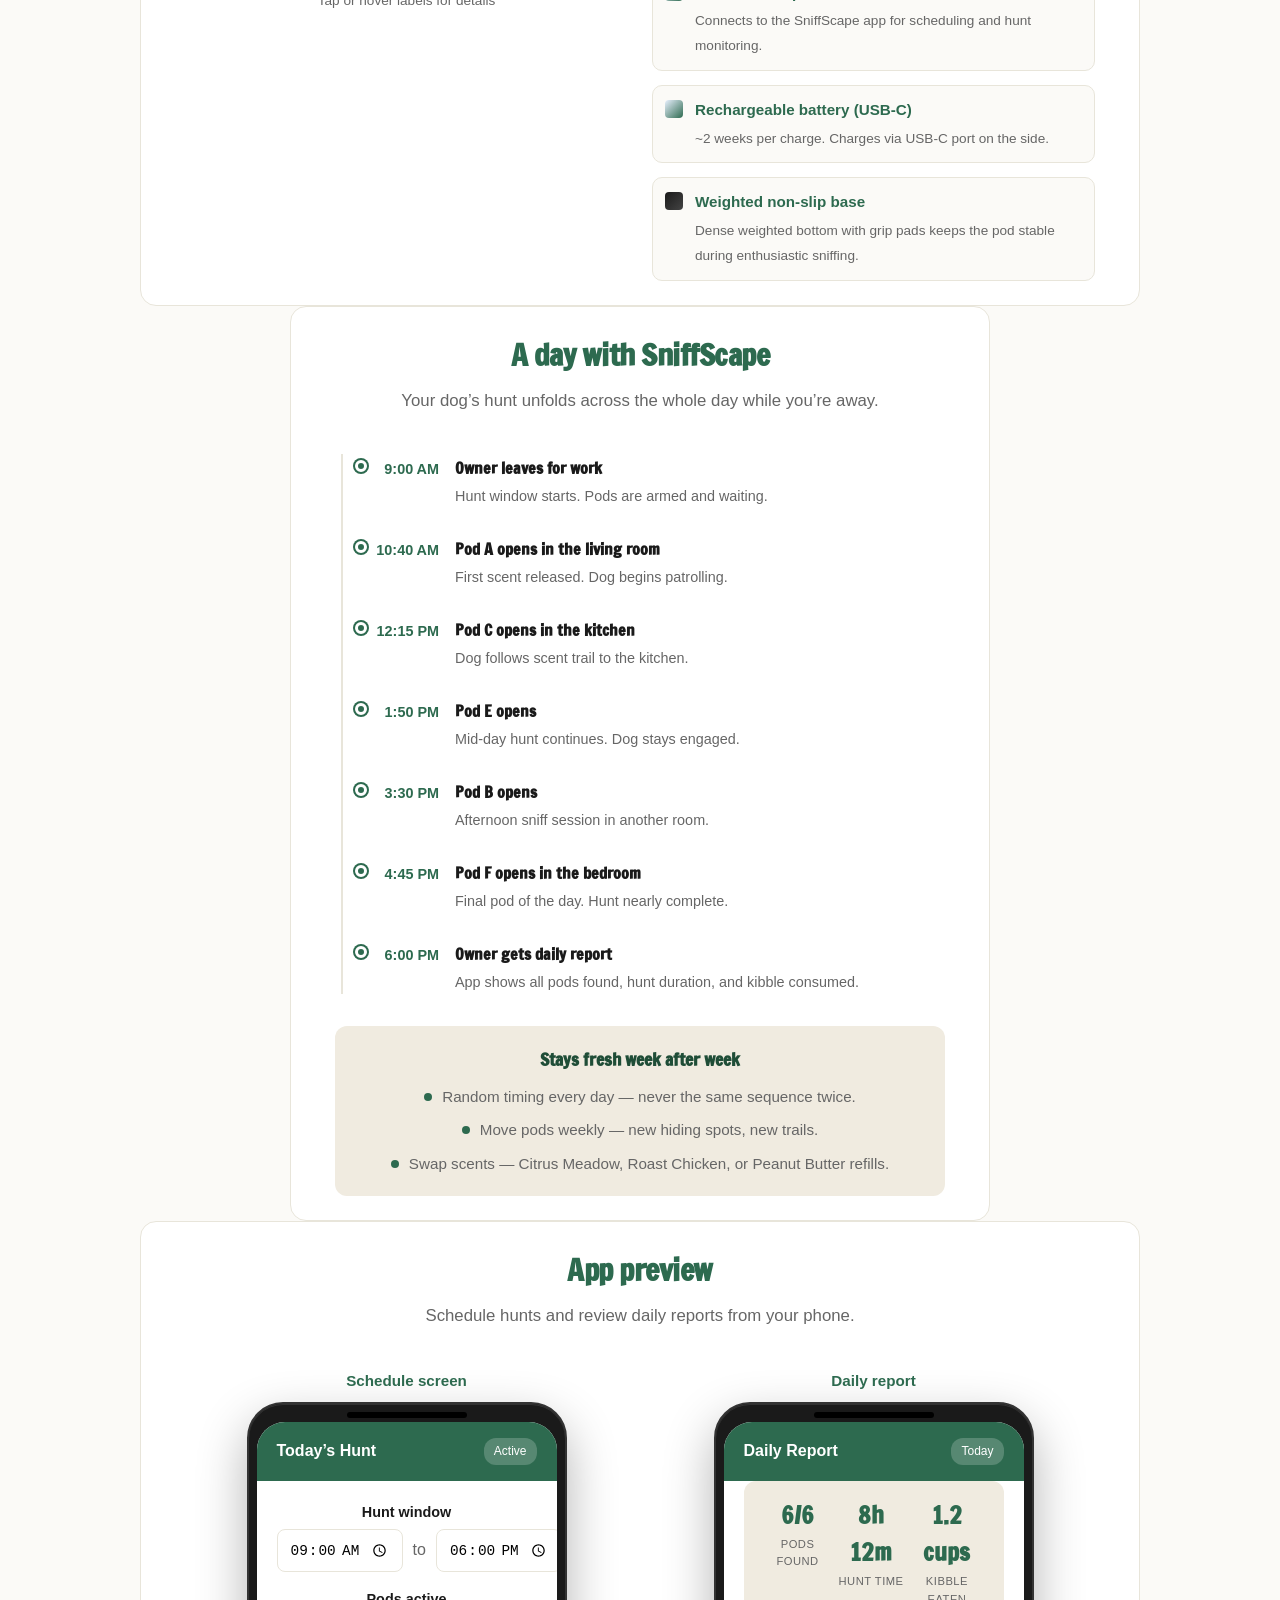
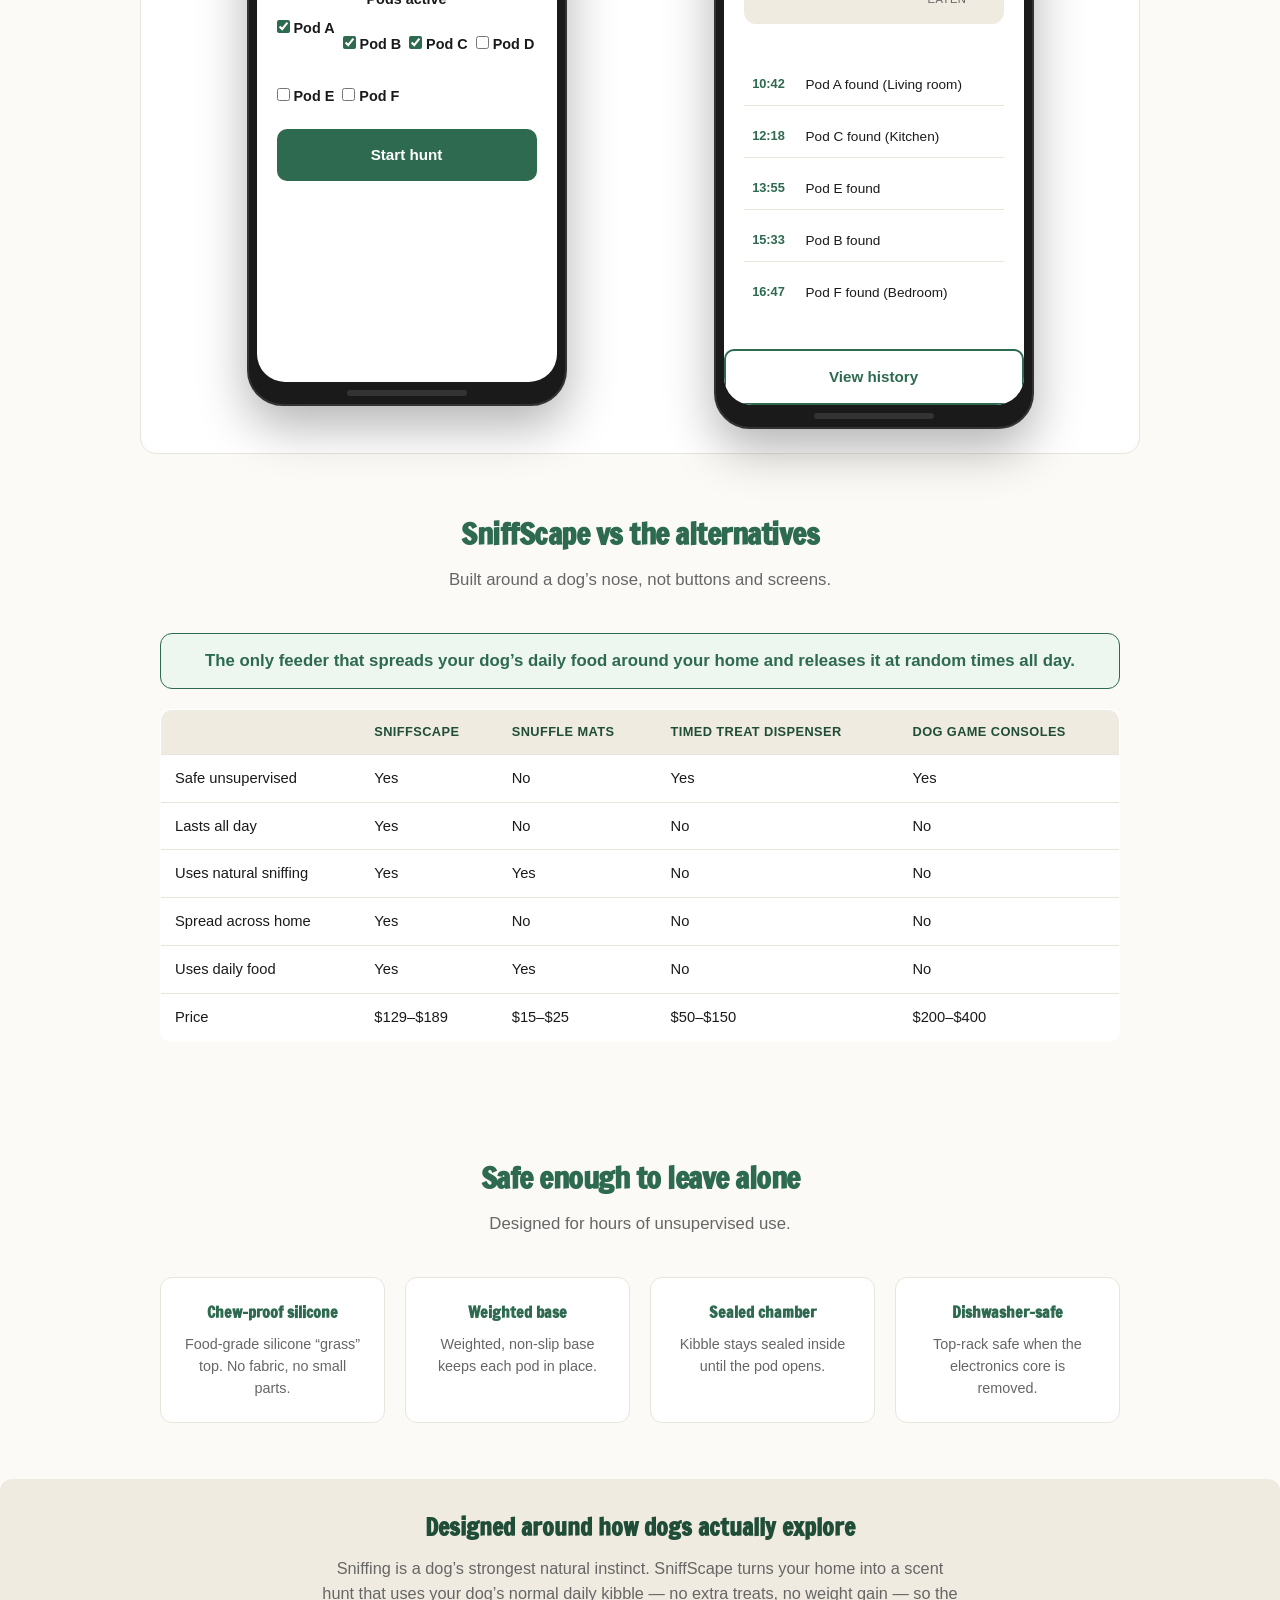
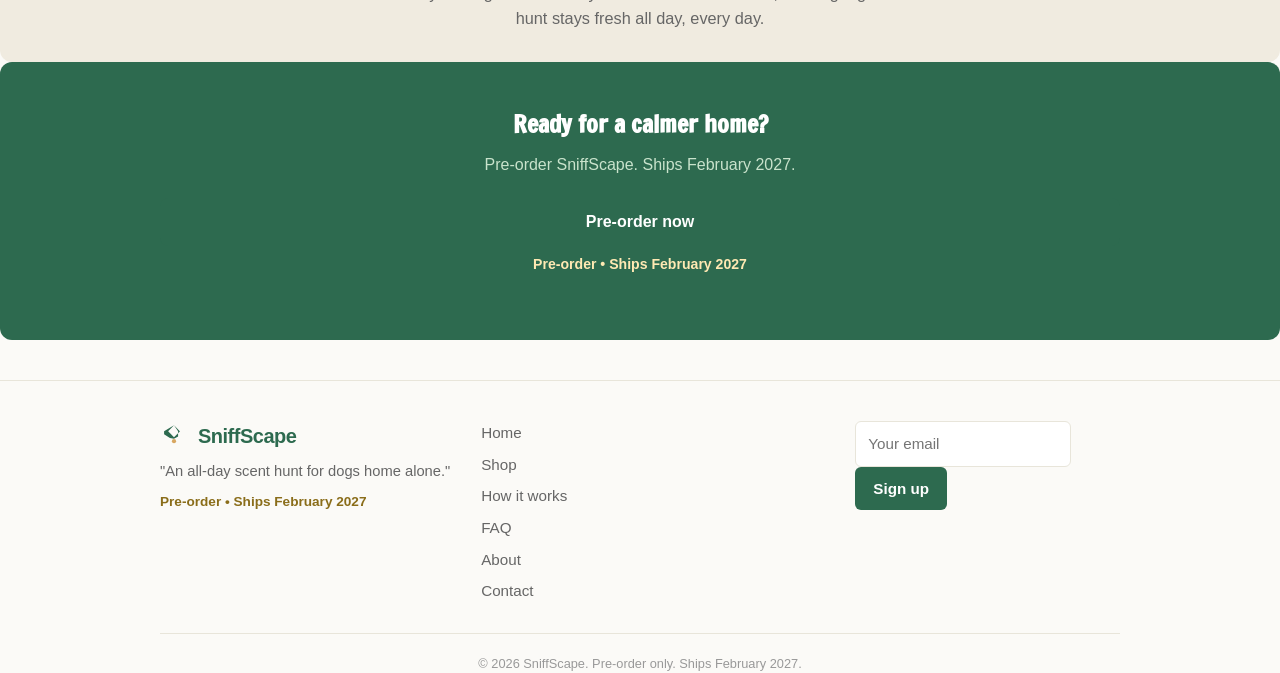
==== commit 791e368a: "Complete all improvements: pod anatomy, timeline, app preview, comparison highlight, order confirmat" ====
--- a/index.html
+++ b/index.html
@@ -4,10 +4,12 @@
 <meta charset="UTF-8">
 <meta name="viewport" content="width=device-width, initial-scale=1.0">
 <title>SniffScape — An all-day scent hunt for dogs home alone.</title>
+<meta name="description" content="SniffScape — An all-day scent hunt for dogs home alone. Pre-order hexagon scent pods that open at random times. Ships February 2027.">
 <meta property="og:title" content="SniffScape — An all-day scent hunt for dogs home alone">
 <meta property="og:description" content="Pre-order SniffScape scent pods. Ships February 2027.">
 <meta property="og:image" content="images/og-image.png">
 <meta property="og:type" content="website">
+<link rel="icon" type="image/svg+xml" href="favicon.svg">
 <link rel="stylesheet" href="css/styles.css">
 <link rel="preconnect" href="https://fonts.googleapis.com">
 <link rel="preconnect" href="https://fonts.gstatic.com" crossorigin>
@@ -59,7 +61,7 @@
       <a href="product.html" class="btn btn-primary">Pre-order now</a>
       <a href="#how-it-works" class="btn btn-outline">See how it works</a>
     </div>
-    <img src="images/hero.png" alt="SniffScape pods in a home setting" style="max-width:100%;height:auto;border-radius:var(--radius);margin-top:32px;border:1px solid var(--line);">
+    <img src="images/hero.png" alt="SniffScape pods in a home setting" width="1408" height="768" loading="lazy" style="max-width:100%;height:auto;border-radius:var(--radius);margin-top:32px;border:1px solid var(--line);">
   </div>
 </section>
 
@@ -148,12 +150,290 @@
   </div>
 </section>
 
+<section class="pod-anatomy" id="pod-anatomy">
+  <div class="container">
+    <div class="section-head">
+      <h2>How a pod works</h2>
+      <p>Every component designed for safety and all-day engagement.</p>
+    </div>
+    <div class="anatomy-wrap">
+      <figure class="pod-cutaway" aria-label="Cutaway diagram of a SniffScape hexagon pod">
+        <svg viewBox="0 0 400 500" class="pod-svg" role="img" aria-labelledby="pod-title pod-desc">
+          <title id="pod-title">SniffScape Pod Cutaway</title>
+          <desc id="pod-desc">Cross-section of a hexagon scent pod showing all internal components</desc>
+          
+          <!-- Outer hexagon outline -->
+          <polygon class="pod-hex-outer" points="200,20 373,145 373,355 200,480 27,355 27,145" />
+          
+          <!-- Silicone grass top -->
+          <polygon class="pod-grass" points="200,35 360,130 360,330 200,445 40,330 40,130" />
+          <g class="grass-blades">
+            <line x1="200" y1="50" x2="195" y2="30" />
+            <line x1="210" y1="55" x2="208" y2="35" />
+            <line x1="190" y1="52" x2="185" y2="32" />
+            <line x1="220" y1="60" x2="218" y2="40" />
+            <line x1="180" y1="58" x2="175" y2="38" />
+            <line x1="230" y1="68" x2="228" y2="48" />
+            <line x1="170" y1="65" x2="165" y2="45" />
+            <line x1="240" y1="75" x2="238" y2="55" />
+            <line x1="160" y1="72" x2="155" y2="52" />
+            <line x1="200" y1="85" x2="195" y2="65" />
+            <line x1="210" y1="88" x2="208" y2="68" />
+            <line x1="190" y1="82" x2="185" y2="62" />
+            <line x1="170" y1="95" x2="165" y2="75" />
+            <line x1="230" y1="98" x2="228" y2="78" />
+          </g>
+          
+          <!-- Sliding lid -->
+          <rect class="pod-lid" x="80" y="130" width="240" height="40" rx="5" />
+          <line class="lid-motor" x1="200" y1="150" x2="200" y2="180" />
+          <circle class="motor-body" cx="200" cy="185" r="12" />
+          
+          <!-- Scent wick -->
+          <rect class="pod-wick" x="190" y="180" width="20" height="60" rx="3" />
+          <path class="wick-scent" d="M195,175 Q185,165 180,155 M200,175 Q200,160 200,145 M205,175 Q215,165 220,155" />
+          
+          <!-- Sealed kibble chamber -->
+          <rect class="pod-chamber" x="90" y="250" width="220" height="120" rx="8" />
+          <g class="kibble-pieces">
+            <ellipse cx="130" cy="300" rx="8" ry="5" />
+            <ellipse cx="160" cy="290" rx="7" ry="4" />
+            <ellipse cx="190" cy="310" rx="6" ry="5" />
+            <ellipse cx="220" cy="295" rx="7" ry="4" />
+            <ellipse cx="250" cy="305" rx="8" ry="5" />
+            <ellipse cx="280" cy="290" rx="7" ry="4" />
+            <ellipse cx="140" cy="330" rx="6" ry="4" />
+            <ellipse cx="200" cy="340" rx="7" ry="5" />
+            <ellipse cx="260" cy="330" rx="6" ry="4" />
+          </g>
+          
+          <!-- Bluetooth chip -->
+          <rect class="pod-bluetooth" x="90" y="380" width="80" height="30" rx="4" />
+          <text class="chip-label" x="130" y="400" text-anchor="middle">BLE</text>
+          
+          <!-- Rechargeable battery -->
+          <rect class="pod-battery" x="230" y="380" width="80" height="30" rx="4" />
+          <rect class="battery-level" x="235" y="385" width="60" height="20" rx="2" />
+          <text class="chip-label" x="270" y="400" text-anchor="middle">USB-C</text>
+          
+          <!-- Weighted non-slip base -->
+          <rect class="pod-base" x="70" y="420" width="260" height="30" rx="5" />
+          <path class="base-grip" d="M90,435 L90,445 M120,435 L120,445 M150,435 L150,445 M180,435 L180,445 M210,435 L210,445 M240,435 L240,445 M270,435 L270,445 M300,435 L300,445" />
+          
+          <!-- Lid lock indicator -->
+          <g class="lock-indicator" transform="translate(200, 160)">
+            <circle class="lock-ring" cx="0" cy="0" r="18" />
+            <path class="lock-body" d="M-8,0 L-8,-10 Q-8,-14 -4,-14 L4,-14 Q8,-14 8,-10 L8,0 Z M-4,-10 L-4,-4 L4,-4 L4,-10 Z" />
+          </g>
+        </svg>
+        <figcaption class="cutaway-caption">Tap or hover labels for details</figcaption>
+      </figure>
+      
+      <div class="anatomy-legend">
+        <div class="legend-item" data-target="pod-grass">
+          <span class="legend-color grass"></span>
+          <div class="legend-text">
+            <strong>Silicone "grass" top</strong>
+            <span>Food-grade, chew-proof silicone flaps. No fabric, no small parts — safe for unsupervised use.</span>
+          </div>
+        </div>
+        <div class="legend-item" data-target="pod-lid">
+          <span class="legend-color lid"></span>
+          <div class="legend-text">
+            <strong>Sliding lid with motor</strong>
+            <span>Precision gear motor slides the lid open at scheduled times. <strong>The lid locks shut until its scheduled time so a dog can't force it open early.</strong></span>
+          </div>
+        </div>
+        <div class="legend-item" data-target="pod-wick">
+          <span class="legend-color wick"></span>
+          <div class="legend-text">
+            <strong>Scent wick</strong>
+            <span>Refillable wick releases a faint scent when the lid opens. Lasts ~3 months per wick.</span>
+          </div>
+        </div>
+        <div class="legend-item" data-target="pod-chamber">
+          <span class="legend-color chamber"></span>
+          <div class="legend-text">
+            <strong>Sealed kibble chamber</strong>
+            <span>Holds up to ½ cup of your dog's daily kibble. Keeps food fresh and contained until opened.</span>
+          </div>
+        </div>
+        <div class="legend-item" data-target="pod-bluetooth">
+          <span class="legend-color bluetooth"></span>
+          <div class="legend-text">
+            <strong>Bluetooth chip</strong>
+            <span>Connects to the SniffScape app for scheduling and hunt monitoring.</span>
+          </div>
+        </div>
+        <div class="legend-item" data-target="pod-battery">
+          <span class="legend-color battery"></span>
+          <div class="legend-text">
+            <strong>Rechargeable battery (USB-C)</strong>
+            <span>~2 weeks per charge. Charges via USB-C port on the side.</span>
+          </div>
+        </div>
+        <div class="legend-item" data-target="pod-base">
+          <span class="legend-color base"></span>
+          <div class="legend-text">
+            <strong>Weighted non-slip base</strong>
+            <span>Dense weighted bottom with grip pads keeps the pod stable during enthusiastic sniffing.</span>
+          </div>
+        </div>
+      </div>
+    </div>
+  </div>
+</section>
+
+<section class="day-timeline" id="day-timeline">
+  <div class="container">
+    <div class="section-head">
+      <h2>A day with SniffScape</h2>
+      <p>Your dog&rsquo;s hunt unfolds across the whole day while you&rsquo;re away.</p>
+    </div>
+    <div class="timeline">
+      <div class="timeline-item">
+        <div class="timeline-time">9:00 AM</div>
+        <div class="timeline-content">
+          <h3>Owner leaves for work</h3>
+          <p>Hunt window starts. Pods are armed and waiting.</p>
+        </div>
+        <div class="timeline-dot"></div>
+      </div>
+      <div class="timeline-item">
+        <div class="timeline-time">10:40 AM</div>
+        <div class="timeline-content">
+          <h3>Pod A opens in the living room</h3>
+          <p>First scent released. Dog begins patrolling.</p>
+        </div>
+        <div class="timeline-dot"></div>
+      </div>
+      <div class="timeline-item">
+        <div class="timeline-time">12:15 PM</div>
+        <div class="timeline-content">
+          <h3>Pod C opens in the kitchen</h3>
+          <p>Dog follows scent trail to the kitchen.</p>
+        </div>
+        <div class="timeline-dot"></div>
+      </div>
+      <div class="timeline-item">
+        <div class="timeline-time">1:50 PM</div>
+        <div class="timeline-content">
+          <h3>Pod E opens</h3>
+          <p>Mid-day hunt continues. Dog stays engaged.</p>
+        </div>
+        <div class="timeline-dot"></div>
+      </div>
+      <div class="timeline-item">
+        <div class="timeline-time">3:30 PM</div>
+        <div class="timeline-content">
+          <h3>Pod B opens</h3>
+          <p>Afternoon sniff session in another room.</p>
+        </div>
+        <div class="timeline-dot"></div>
+      </div>
+      <div class="timeline-item">
+        <div class="timeline-time">4:45 PM</div>
+        <div class="timeline-content">
+          <h3>Pod F opens in the bedroom</h3>
+          <p>Final pod of the day. Hunt nearly complete.</p>
+        </div>
+        <div class="timeline-dot"></div>
+      </div>
+      <div class="timeline-item">
+        <div class="timeline-time">6:00 PM</div>
+        <div class="timeline-content">
+          <h3>Owner gets daily report</h3>
+          <p>App shows all pods found, hunt duration, and kibble consumed.</p>
+        </div>
+        <div class="timeline-dot"></div>
+      </div>
+    </div>
+    <div class="fresh-list">
+      <h3>Stays fresh week after week</h3>
+      <ul>
+        <li>Random timing every day &mdash; never the same sequence twice.</li>
+        <li>Move pods weekly &mdash; new hiding spots, new trails.</li>
+        <li>Swap scents &mdash; Citrus Meadow, Roast Chicken, or Peanut Butter refills.</li>
+      </ul>
+    </div>
+  </div>
+</section>
+
+<section class="app-preview" id="app-preview">
+  <div class="container">
+    <div class="section-head">
+      <h2>App preview</h2>
+      <p>Schedule hunts and review daily reports from your phone.</p>
+    </div>
+    <div class="phone-frames">
+      <figure class="phone-frame">
+        <figcaption>Schedule screen</figcaption>
+        <div class="phone-mockup">
+          <div class="phone-notch"></div>
+          <div class="phone-screen schedule-screen">
+            <div class="app-header">
+              <h4>Today&rsquo;s Hunt</h4>
+              <span class="app-status">Active</span>
+            </div>
+            <div class="schedule-form">
+              <label>Hunt window</label>
+              <div class="time-inputs">
+                <input type="time" value="09:00" />
+                <span>to</span>
+                <input type="time" value="18:00" />
+              </div>
+              <label>Pods active</label>
+              <div class="pod-toggles">
+                <label class="toggle"><input type="checkbox" checked /> Pod A</label>
+                <label class="toggle"><input type="checkbox" checked /> Pod B</label>
+                <label class="toggle"><input type="checkbox" checked /> Pod C</label>
+                <label class="toggle"><input type="checkbox" /> Pod D</label>
+                <label class="toggle"><input type="checkbox" /> Pod E</label>
+                <label class="toggle"><input type="checkbox" /> Pod F</label>
+              </div>
+              <button class="app-btn primary">Start hunt</button>
+            </div>
+          </div>
+          <div class="phone-home"></div>
+        </div>
+      </figure>
+      <figure class="phone-frame">
+        <figcaption>Daily report</figcaption>
+        <div class="phone-mockup">
+          <div class="phone-notch"></div>
+          <div class="phone-screen report-screen">
+            <div class="app-header">
+              <h4>Daily Report</h4>
+              <span class="app-date">Today</span>
+            </div>
+            <div class="report-summary">
+              <div class="stat"><span class="stat-value">6/6</span><span class="stat-label">Pods found</span></div>
+              <div class="stat"><span class="stat-value">8h 12m</span><span class="stat-label">Hunt time</span></div>
+              <div class="stat"><span class="stat-value">1.2 cups</span><span class="stat-label">Kibble eaten</span></div>
+            </div>
+            <div class="report-log">
+              <div class="log-entry"><span class="log-time">10:42</span><span>Pod A found (Living room)</span></div>
+              <div class="log-entry"><span class="log-time">12:18</span><span>Pod C found (Kitchen)</span></div>
+              <div class="log-entry"><span class="log-time">13:55</span><span>Pod E found</span></div>
+              <div class="log-entry"><span class="log-time">15:33</span><span>Pod B found</span></div>
+              <div class="log-entry"><span class="log-time">16:47</span><span>Pod F found (Bedroom)</span></div>
+            </div>
+            <button class="app-btn secondary">View history</button>
+          </div>
+          <div class="phone-home"></div>
+        </div>
+      </figure>
+    </div>
+  </div>
+</section>
+
 <section class="comparison" id="comparison">
   <div class="container">
     <div class="section-head">
       <h2>SniffScape vs the alternatives</h2>
       <p>Built around a dog&rsquo;s nose, not buttons and screens.</p>
     </div>
+    <p class="comparison-highlight">The only feeder that spreads your dog&rsquo;s daily food around your home and releases it at random times all day.</p>
     <div class="compare-wrap">
       <table>
         <thead>
--- a/css/styles.css
+++ b/css/styles.css
@@ -136,6 +136,7 @@
 .step p { color: var(--muted); font-size: 0.92rem; }
 
 /* Comparison table */
+.comparison-highlight { text-align: center; font-weight: 700; color: var(--brand); font-size: 1.05rem; margin-bottom: 20px; padding: 14px; background: #eef6f0; border-radius: var(--radius); border: 1px solid var(--brand); }
 .compare-wrap { overflow-x: auto; }
 table { width: 100%; border-collapse: collapse; background: var(--surface); border: 1px solid var(--line); border-radius: var(--radius); overflow: hidden; font-size: 0.92rem; }
 th, td { padding: 12px 14px; border-bottom: 1px solid var(--line); text-align: left; vertical-align: top; }
@@ -240,6 +241,18 @@
 .coupon-msg.success { color: var(--success); font-weight: 600; }
 .coupon-msg.error { color: var(--error); font-weight: 600; }
 
+/* Order confirmation */
+.order-confirmation { background: var(--surface); border: 2px solid var(--success); border-radius: var(--radius); padding: 24px; text-align: center; animation: fadeInUp 0.4s ease; }
+@keyframes fadeInUp { from { opacity: 0; transform: translateY(20px); } to { opacity: 1; transform: translateY(0); } }
+.confirmation-icon { width: 64px; height: 64px; margin-bottom: 12px; }
+.confirmation-header h3 { color: var(--success); margin-bottom: 20px; font-size: 1.5rem; }
+.confirmation-details { display: flex; flex-direction: column; gap: 12px; margin: 20px 0; text-align: left; max-width: 400px; margin-left: auto; margin-right: auto; }
+.confirmation-row { display: flex; justify-content: space-between; padding: 10px 14px; background: var(--bg); border-radius: 8px; }
+.confirmation-label { color: var(--muted); font-size: 0.9rem; }
+.confirmation-value { font-weight: 700; color: var(--text); font-size: 0.95rem; }
+.confirmation-value#confirm-order-id { font-family: monospace; color: var(--brand); }
+.order-confirmation .btn { margin-top: 8px; }
+
 /* Forms */
 .form-grid { display: grid; grid-template-columns: 1fr; gap: 16px; max-width: 460px; margin: 0 auto; }
 .form-group { display: flex; flex-direction: column; gap: 6px; }
@@ -378,7 +391,150 @@
   .product-details { max-width: none; }
 }
 
-/* Responsive */
+/* Pod anatomy */
+.pod-anatomy { background: var(--surface); border: 1px solid var(--line); border-radius: 16px; padding: 24px; max-width: 1000px; margin: 0 auto; }
+.anatomy-wrap { display: grid; grid-template-columns: 1fr; gap: 24px; }
+@media (min-width: 768px) {
+  .anatomy-wrap { grid-template-columns: 1fr 1fr; align-items: start; }
+}
+.pod-cutaway { text-align: center; }
+.pod-svg { width: 100%; max-width: 400px; height: auto; }
+.pod-hex-outer { fill: none; stroke: var(--brand); stroke-width: 3; }
+.pod-grass { fill: #d4e4d7; stroke: var(--brand); stroke-width: 2; }
+.grass-blades { stroke: #2d6a4f; stroke-width: 1.5; stroke-linecap: round; opacity: 0.7; }
+.pod-lid { fill: #e8e5da; stroke: var(--brand); stroke-width: 2; }
+.lid-motor { stroke: #d8a761; stroke-width: 3; stroke-linecap: round; }
+.motor-body { fill: #d8a761; stroke: #8b5e3c; stroke-width: 1.5; }
+.pod-wick { fill: #fff8e7; stroke: #e89c3c; stroke-width: 2; }
+.wick-scent { stroke: #e89c3c; stroke-width: 1.5; fill: none; opacity: 0.6; stroke-dasharray: 4,3; }
+.pod-chamber { fill: #fef9f0; stroke: var(--brand); stroke-width: 2; }
+.kibble-pieces ellipse { fill: #d8a761; opacity: 0.8; }
+.pod-bluetooth { fill: #e8f0fe; stroke: #2d6a4f; stroke-width: 1.5; }
+.pod-battery { fill: #e8f0fe; stroke: #2d6a4f; stroke-width: 1.5; }
+.battery-level { fill: #2d6a4f; }
+.chip-label { font-size: 10px; fill: var(--brand-dark); font-weight: 700; font-family: inherit; }
+.pod-base { fill: #1a1a1a; stroke: #333; stroke-width: 1.5; }
+.base-grip { stroke: #444; stroke-width: 2; stroke-linecap: round; }
+.lock-indicator { pointer-events: none; }
+.lock-ring { fill: none; stroke: #2d6a4f; stroke-width: 2; stroke-dasharray: 4,3; opacity: 0.5; }
+.lock-body { fill: #2d6a4f; }
+.cutaway-caption { margin-top: 8px; font-size: 0.85rem; color: var(--muted); }
+.anatomy-legend { display: flex; flex-direction: column; gap: 14px; }
+.legend-item { display: flex; gap: 12px; padding: 12px; background: var(--bg); border-radius: 10px; border: 1px solid var(--line); transition: all 0.2s; cursor: pointer; }
+.legend-item:hover { border-color: var(--brand); background: #eef6f0; }
+.legend-color { width: 18px; height: 18px; border-radius: 4px; flex-shrink: 0; margin-top: 2px; }
+.legend-color.grass { background: linear-gradient(135deg, #d4e4d7 0%, #2d6a4f 100%); }
+.legend-color.lid { background: linear-gradient(135deg, #e8e5da 0%, #d8a761 100%); }
+.legend-color.wick { background: linear-gradient(135deg, #fff8e7 0%, #e89c3c 100%); }
+.legend-color.chamber { background: linear-gradient(135deg, #fef9f0 0%, #d8a761 100%); }
+.legend-color.bluetooth { background: linear-gradient(135deg, #e8f0fe 0%, #2d6a4f 100%); }
+.legend-color.battery { background: linear-gradient(135deg, #e8f0fe 0%, #2d6a4f 100%); }
+.legend-color.base { background: linear-gradient(135deg, #1a1a1a 0%, #444 100%); }
+.legend-text strong { display: block; color: var(--brand); margin-bottom: 4px; font-size: 0.95rem; }
+.legend-text span { font-size: 0.85rem; color: var(--muted); line-height: 1.5; }
+.legend-text span strong { color: var(--error); display: inline; font-size: inherit; margin: 0; }
+
+/* Day timeline */
+.day-timeline { background: var(--surface); border: 1px solid var(--line); border-radius: 16px; padding: 24px; max-width: 700px; margin: 0 auto; }
+.timeline { position: relative; padding-left: 24px; }
+.timeline::before { content: ''; position: absolute; left: 6px; top: 0; bottom: 0; width: 2px; background: var(--line); }
+.timeline-item { position: relative; display: flex; align-items: flex-start; gap: 16px; padding-bottom: 28px; }
+.timeline-item:last-child { padding-bottom: 0; }
+.timeline-time { flex: 0 0 80px; font-weight: 700; color: var(--brand); font-size: 0.9rem; padding-top: 4px; text-align: right; }
+.timeline-content { flex: 1; padding-top: 2px; }
+.timeline-content h3 { font-size: 1rem; color: var(--text); margin-bottom: 4px; }
+.timeline-content p { color: var(--muted); font-size: 0.9rem; }
+.timeline-dot { position: absolute; left: -4px; top: 6px; width: 12px; height: 12px; border-radius: 50%; background: var(--brand); border: 3px solid var(--surface); box-shadow: 0 0 0 2px var(--brand); z-index: 1; }
+.fresh-list { margin-top: 32px; padding: 20px; background: #f0ebe0; border-radius: var(--radius); text-align: center; }
+.fresh-list h3 { color: var(--brand-dark); margin-bottom: 12px; font-size: 1.1rem; }
+.fresh-list ul { list-style: none; display: flex; flex-direction: column; gap: 10px; }
+.fresh-list li { display: flex; align-items: center; justify-content: center; gap: 10px; color: var(--muted); font-size: 0.95rem; }
+.fresh-list li::before { content: ''; width: 8px; height: 8px; border-radius: 50%; background: var(--brand); flex-shrink: 0; }
+
+/* App preview phone frames */
+.app-preview { background: var(--surface); border: 1px solid var(--line); border-radius: 16px; padding: 24px; max-width: 1000px; margin: 0 auto; }
+.phone-frames { display: grid; grid-template-columns: 1fr; gap: 24px; }
+@media (min-width: 768px) {
+  .phone-frames { grid-template-columns: 1fr 1fr; }
+}
+.phone-frame { text-align: center; }
+.phone-frame figcaption { margin-bottom: 10px; font-weight: 600; color: var(--brand); font-size: 0.95rem; }
+.phone-mockup { 
+  width: 100%; max-width: 320px; margin: 0 auto; 
+  background: #1a1a1a; border-radius: 36px; padding: 8px; 
+  box-shadow: 0 20px 50px rgba(0,0,0,0.3), inset 0 1px 0 rgba(255,255,255,0.1);
+  border: 2px solid #333;
+}
+.phone-notch { width: 120px; height: 6px; background: #000; border-radius: 3px; margin: 0 auto 4px; }
+.phone-screen { 
+  background: #fff; border-radius: 28px; overflow: hidden; 
+  min-height: 560px; position: relative;
+}
+.app-header { 
+  display: flex; justify-content: space-between; align-items: center; 
+  padding: 16px 20px; background: var(--brand); color: #fff; 
+}
+.app-header h4 { font-size: 1rem; font-weight: 600; }
+.app-status, .app-date { font-size: 0.75rem; padding: 4px 10px; background: rgba(255,255,255,0.2); border-radius: 12px; }
+.schedule-form, .report-summary, .report-log { padding: 20px; }
+.schedule-form label { display: block; font-weight: 600; color: var(--text); margin: 16px 0 6px; font-size: 0.9rem; }
+.schedule-form label:first-child { margin-top: 0; }
+.time-inputs { display: flex; align-items: center; gap: 10px; }
+.time-inputs input { flex: 1; padding: 10px 12px; border: 1px solid var(--line); border-radius: 8px; font-size: 0.9rem; background: var(--surface); }
+.time-inputs span { color: var(--muted); }
+.pod-toggles { display: flex; flex-wrap: wrap; gap: 8px; }
+.toggle { display: flex; align-items: center; gap: 6px; font-size: 0.8rem; color: var(--text); cursor: pointer; }
+.toggle input { accent-color: var(--brand); }
+.app-btn { width: 100%; padding: 14px; border-radius: 10px; font-weight: 700; font-size: 0.95rem; margin-top: 16px; border: none; cursor: pointer; }
+.app-btn.primary { background: var(--brand); color: #fff; }
+.app-btn.secondary { background: transparent; color: var(--brand); border: 2px solid var(--brand); }
+.report-summary { display: flex; justify-content: space-around; background: #f0ebe0; border-radius: 12px; margin: 0 20px 20px; padding: 16px; }
+.stat { display: flex; flex-direction: column; align-items: center; }
+.stat-value { font-size: 1.5rem; font-weight: 800; color: var(--brand); font-family: 'Francois One', sans-serif; }
+.stat-label { font-size: 0.7rem; color: var(--muted); text-transform: uppercase; letter-spacing: 0.5px; margin-top: 2px; }
+.report-log { display: flex; flex-direction: column; gap: 10px; }
+.log-entry { display: flex; gap: 12px; padding: 10px 0; border-bottom: 1px solid var(--line); font-size: 0.85rem; }
+.log-entry:last-child { border-bottom: none; }
+.log-time { flex: 0 0 50px; font-weight: 700; color: var(--brand); font-size: 0.8rem; }
+.phone-home { width: 120px; height: 6px; background: #333; border-radius: 3px; margin: 8px auto 0; }
+
+/* Mobile <= 375px */
+@media (max-width: 375px) {
+  .hero h1 { font-size: 1.8rem; }
+  .hero .tagline { font-size: 1rem; }
+  .section-head h2 { font-size: 1.5rem; }
+  .pod-svg { max-width: 100%; }
+  .anatomy-legend { font-size: 0.85rem; }
+  .legend-item { flex-direction: column; align-items: flex-start; gap: 6px; }
+  .legend-color { width: 100%; height: 8px; border-radius: 4px; }
+  .timeline-time { flex: 0 0 60px; font-size: 0.8rem; }
+  .timeline-content h3 { font-size: 0.9rem; }
+  .timeline-content p { font-size: 0.85rem; }
+  .phone-mockup { max-width: 100%; border-radius: 24px; }
+  .phone-screen { min-height: 500px; border-radius: 20px; }
+  .schedule-form, .report-summary, .report-log { padding: 16px; }
+  .time-inputs { flex-direction: column; align-items: stretch; gap: 8px; }
+  .time-inputs span { text-align: center; }
+  .pod-toggles { justify-content: center; }
+  .report-summary { flex-direction: column; gap: 12px; margin: 0 16px 16px; }
+  .stat-value { font-size: 1.2rem; }
+  .compare-wrap { margin: 0 -16px; }
+  .compare-wrap table { border-radius: 0; }
+  th, td { padding: 10px 8px; font-size: 0.8rem; }
+  .comparison-highlight { font-size: 0.9rem; padding: 10px; }
+  .order-confirmation { padding: 16px; margin: 0 -16px; border-radius: 0; }
+  .confirmation-details { max-width: 100%; }
+  .confirmation-row { flex-direction: column; align-items: flex-start; gap: 4px; }
+  .cart-item { grid-template-columns: 56px 1fr auto auto 36px; gap: 8px; }
+  .cart-item .image-placeholder { width: 56px; height: 56px; }
+  .cart-item .name { font-size: 0.85rem; }
+  .cart-item .unit-price, .cart-item .line-total { font-size: 0.75rem; }
+  .cart-item .qty-btn { width: 24px; height: 24px; font-size: 0.85rem; }
+  .app-header { padding: 12px 16px; }
+  .app-header h4 { font-size: 0.9rem; }
+  .schedule-form, .report-summary, .report-log { padding: 16px; }
+}
+
 @media (min-width: 640px) {
   .desktop-nav { display: flex; }
   .hamburger { display: none; }
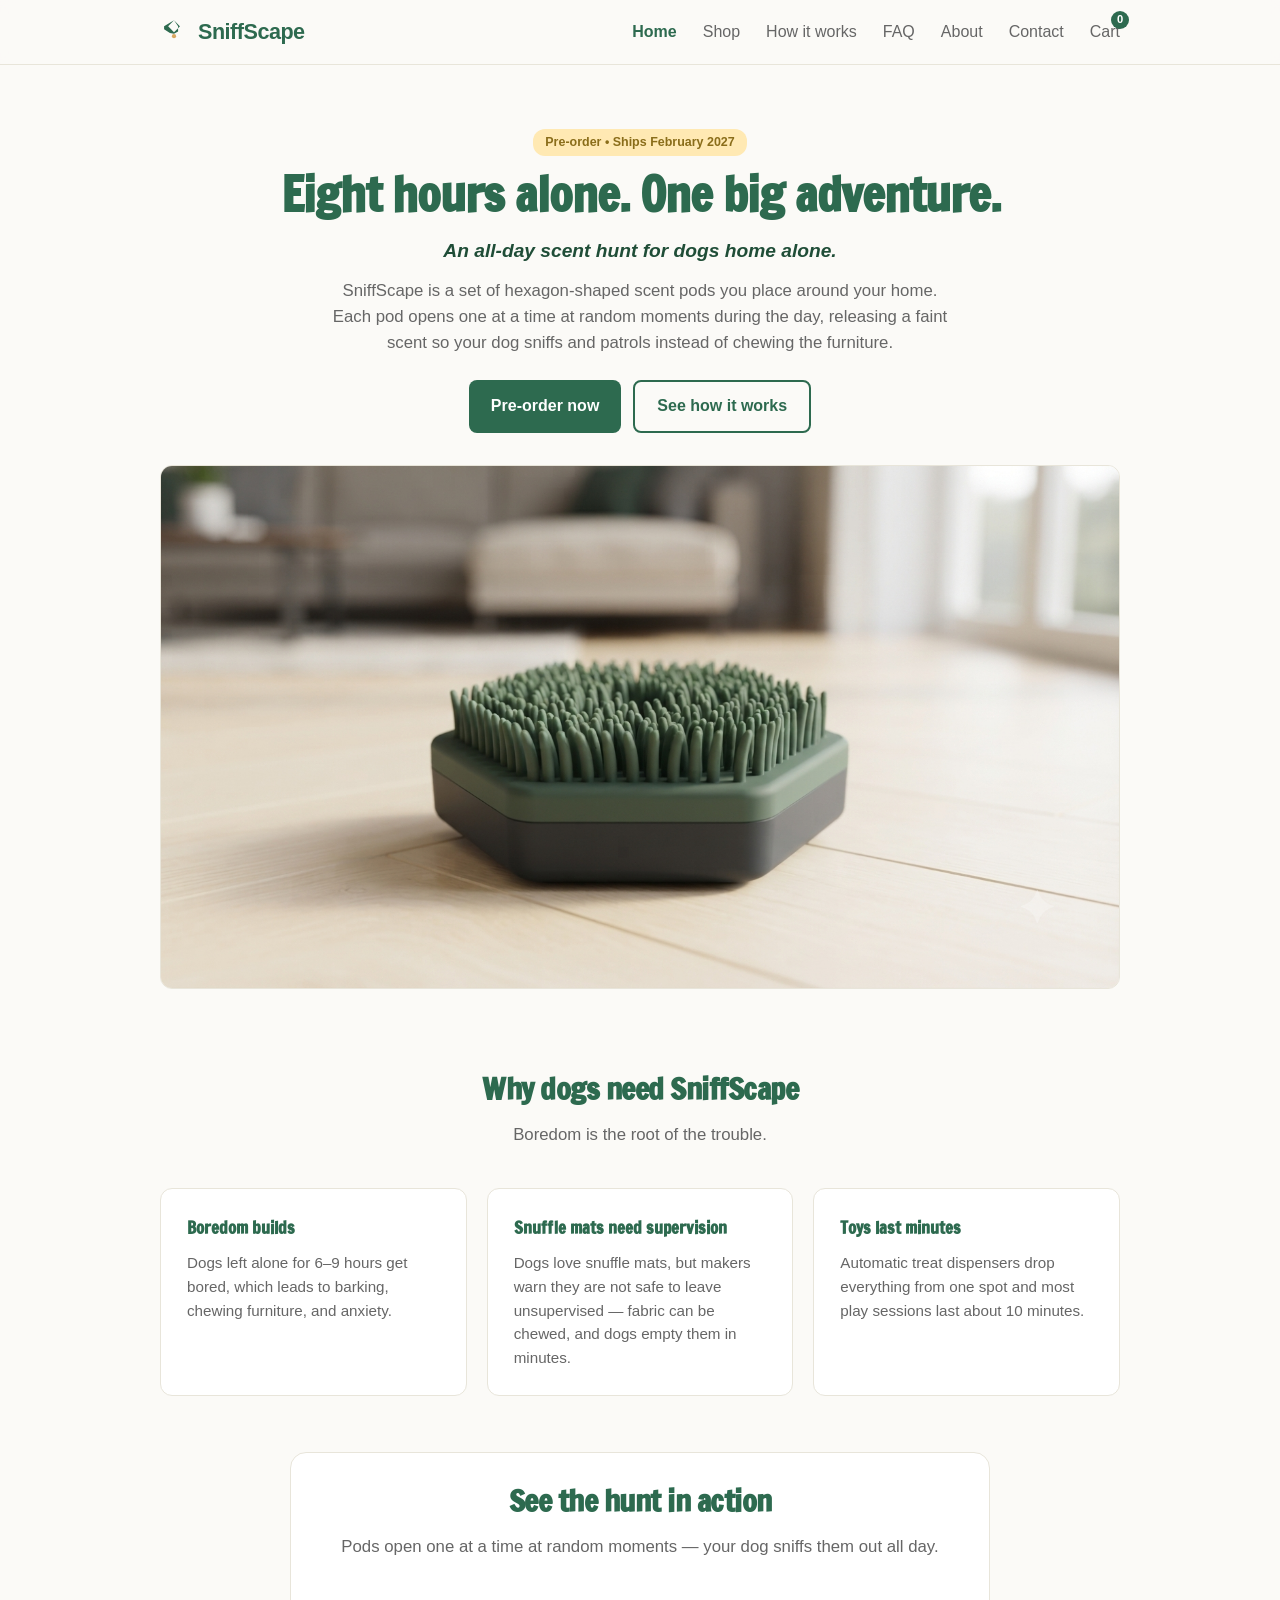
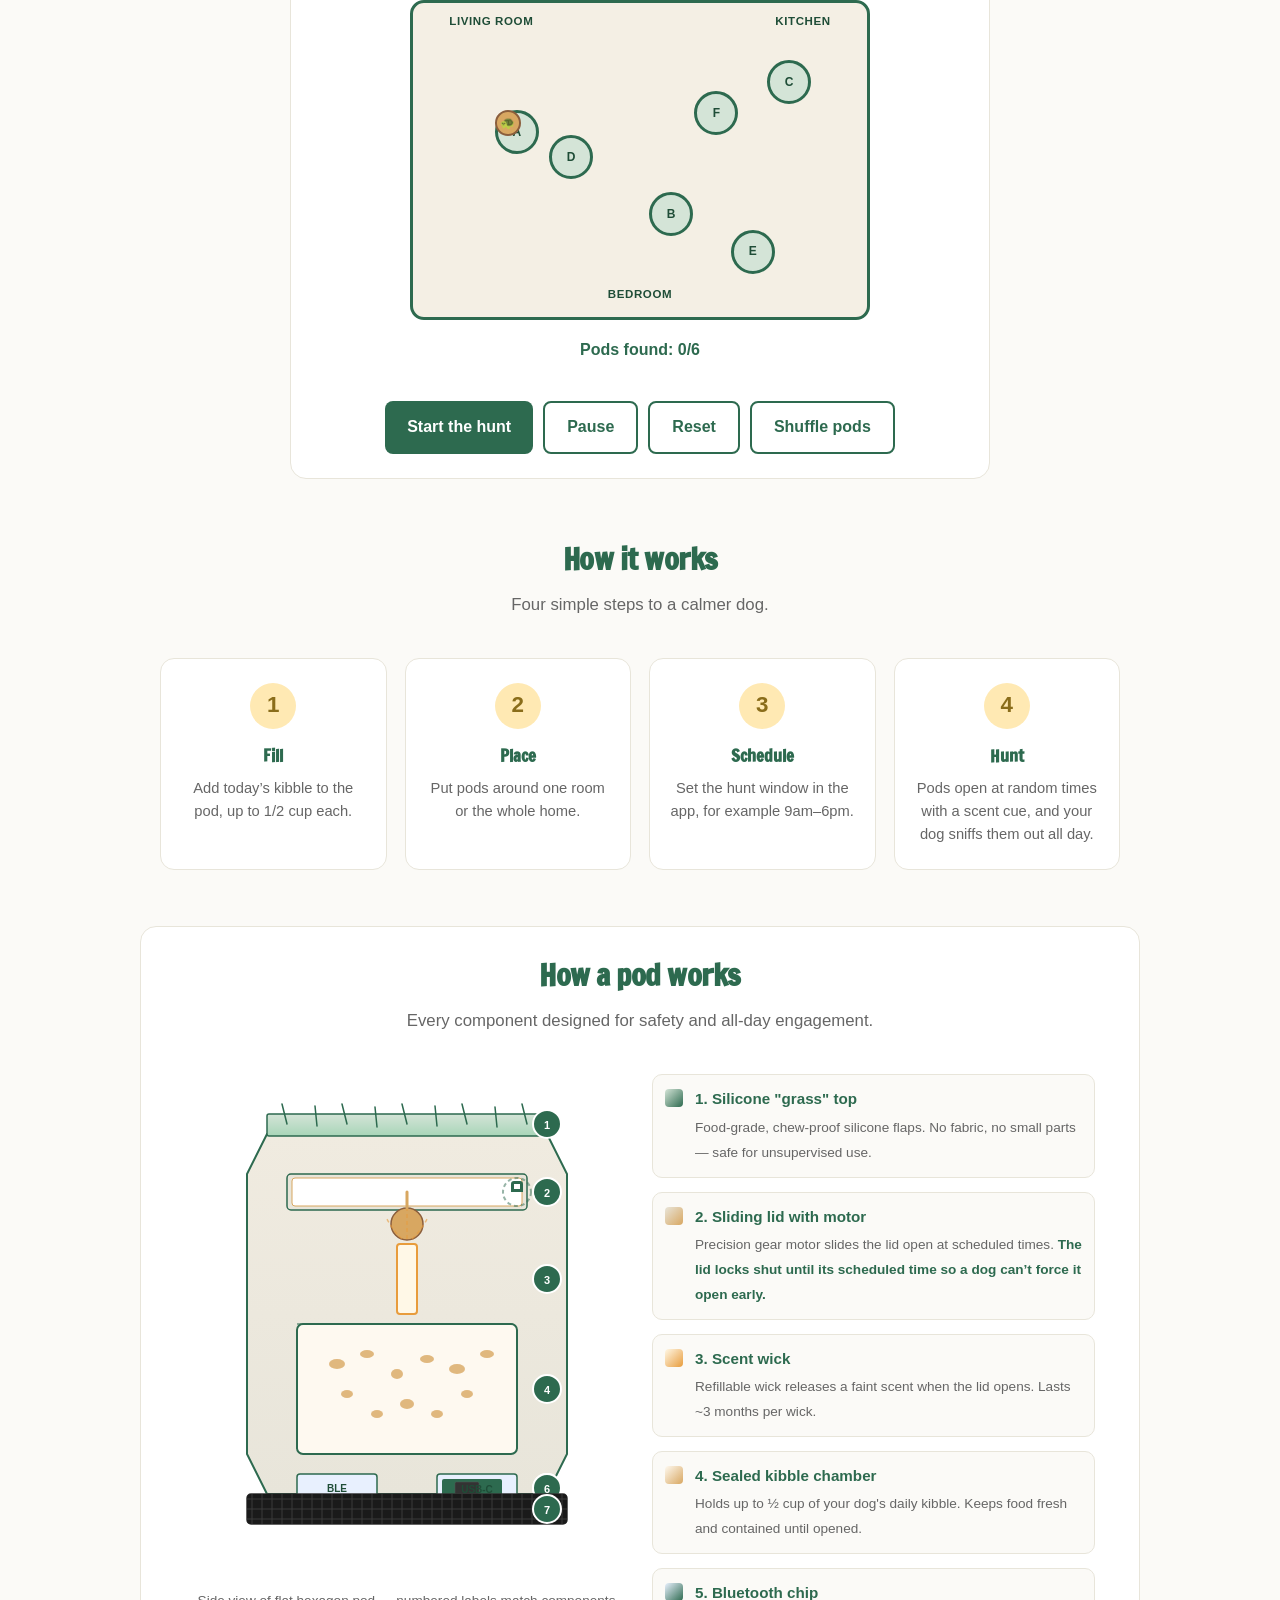
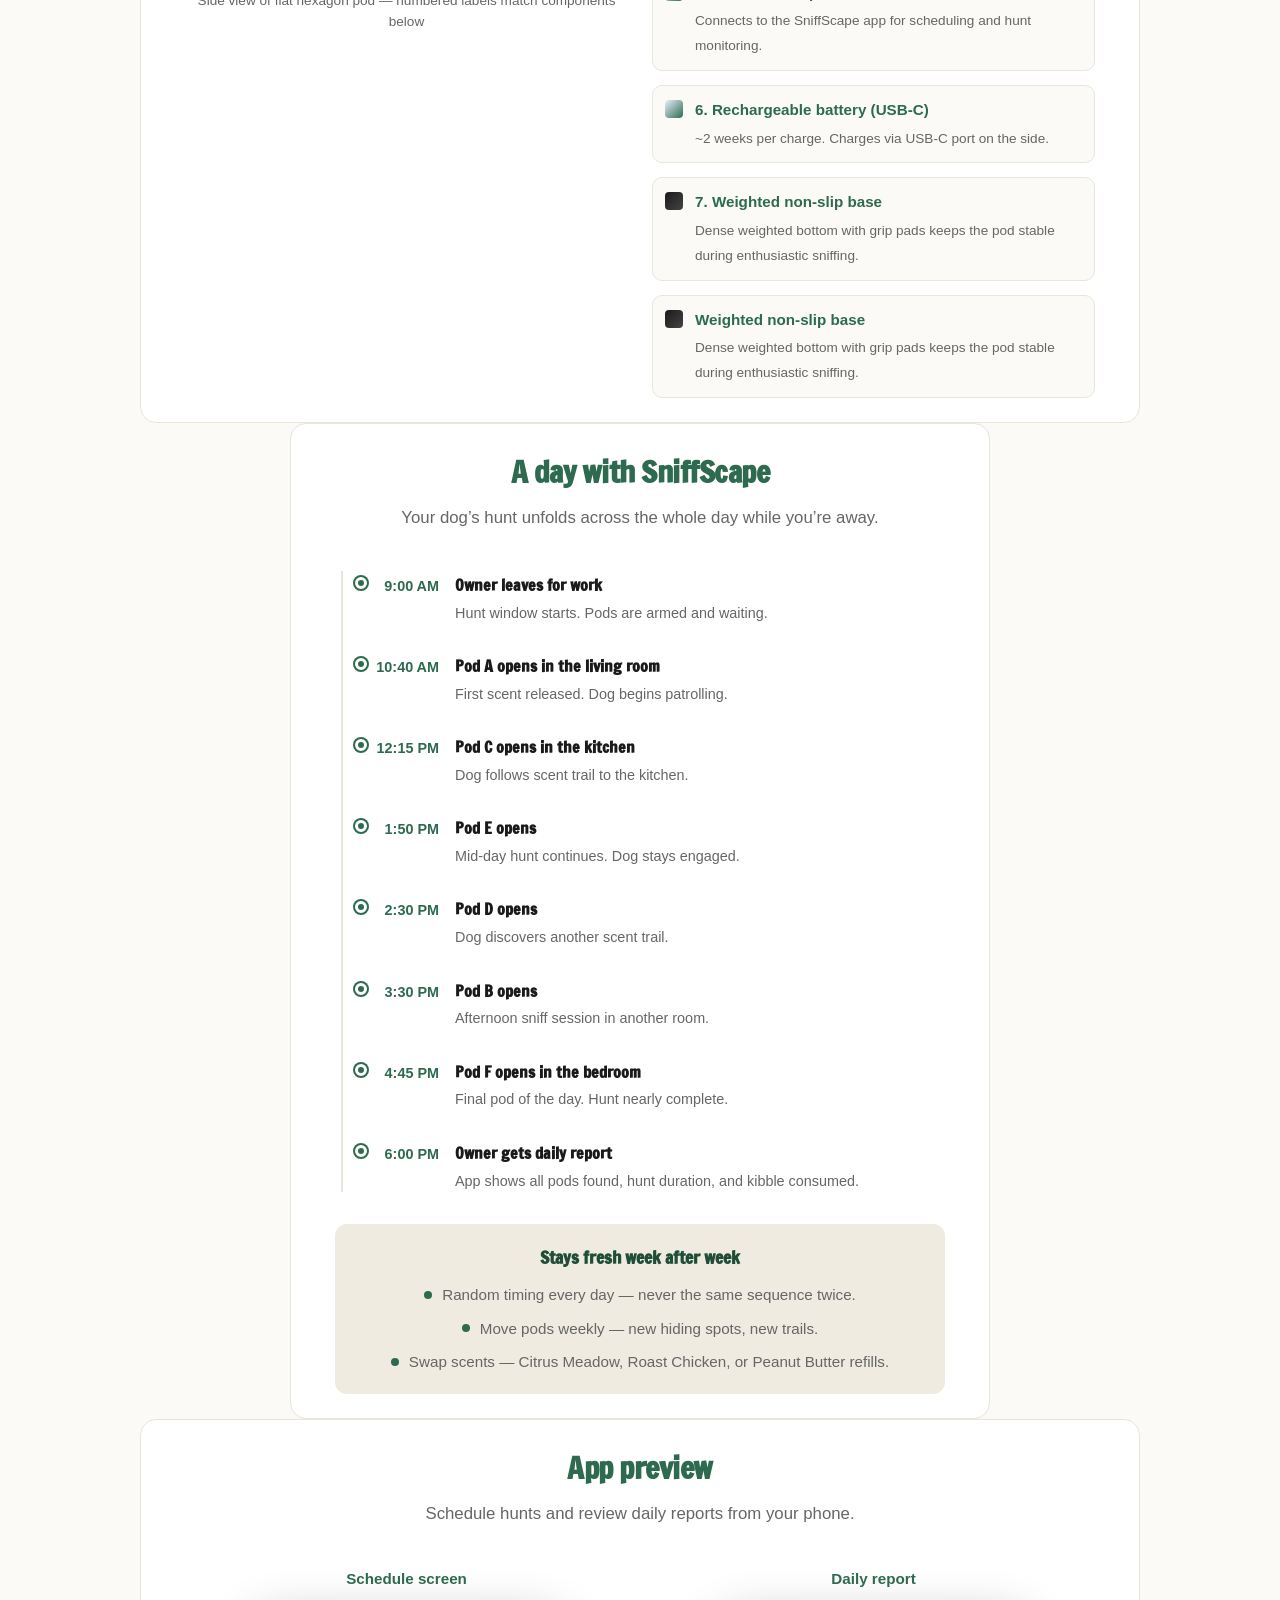
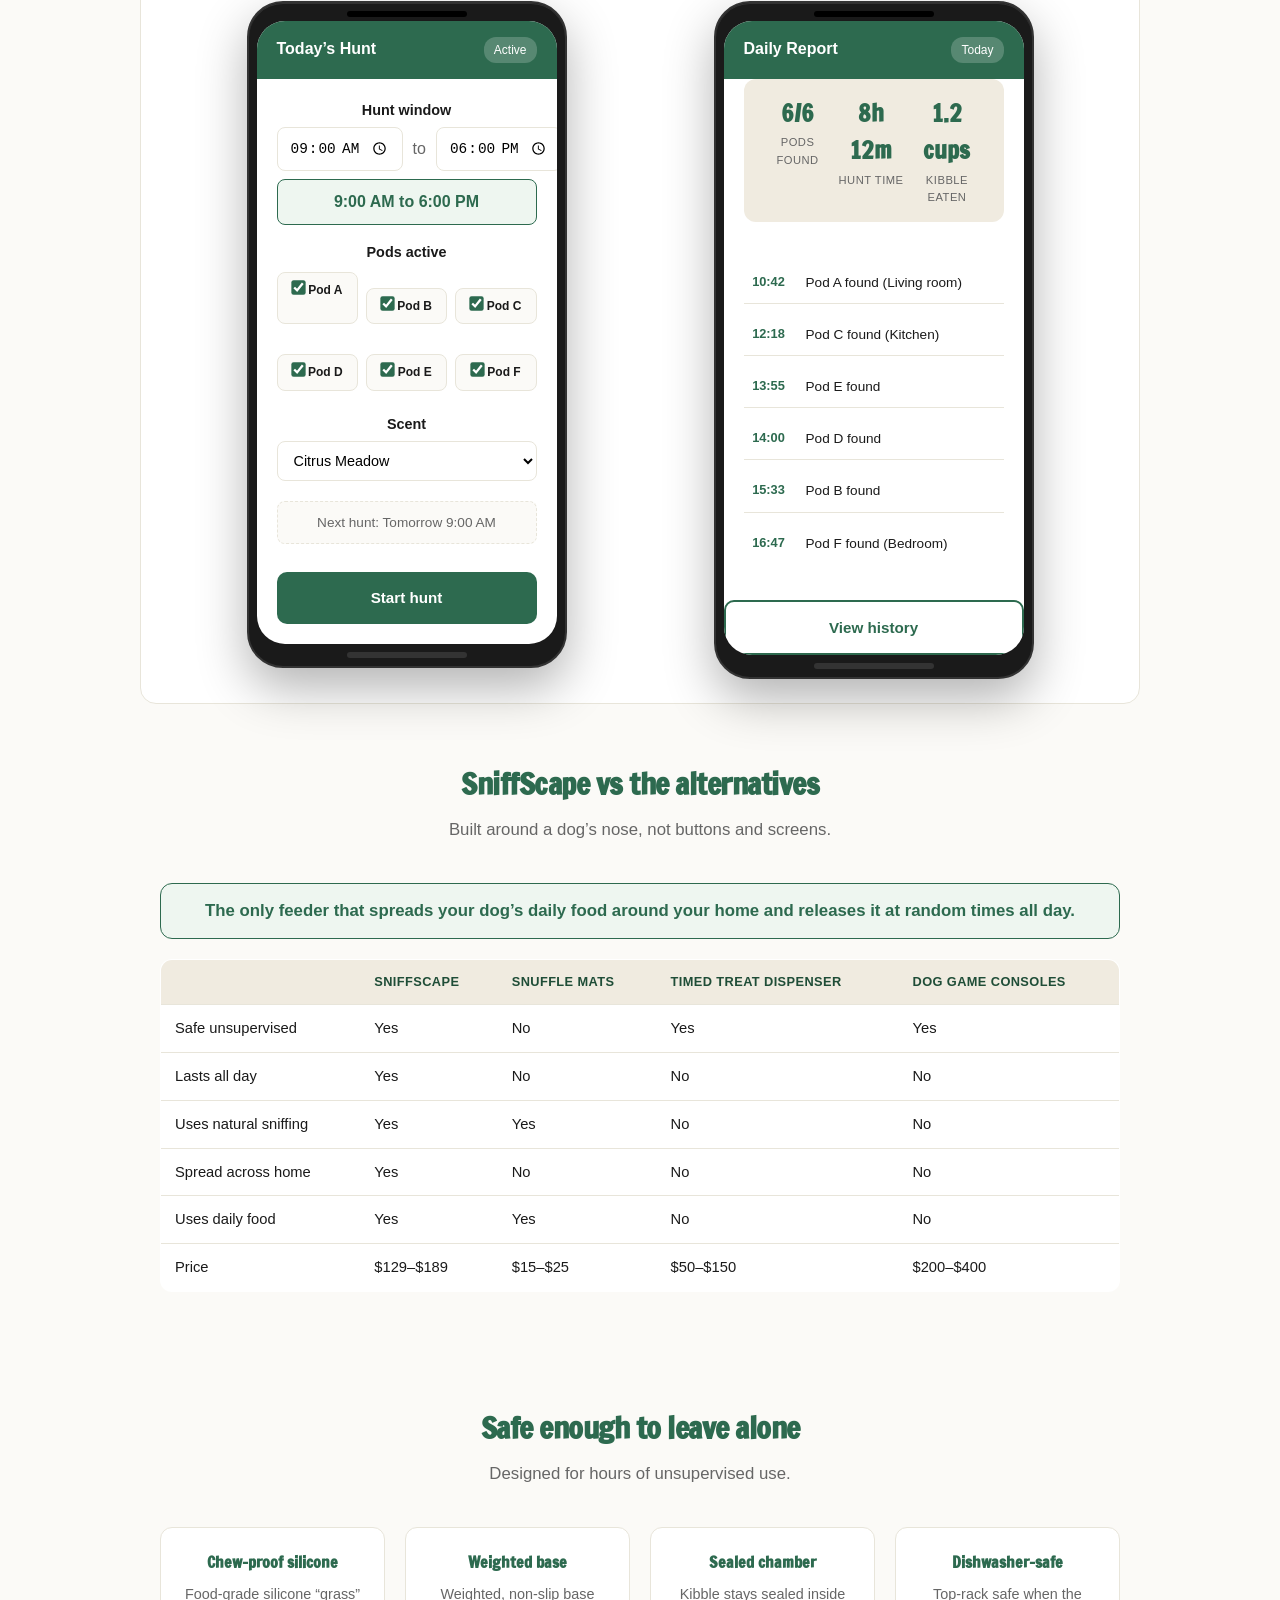
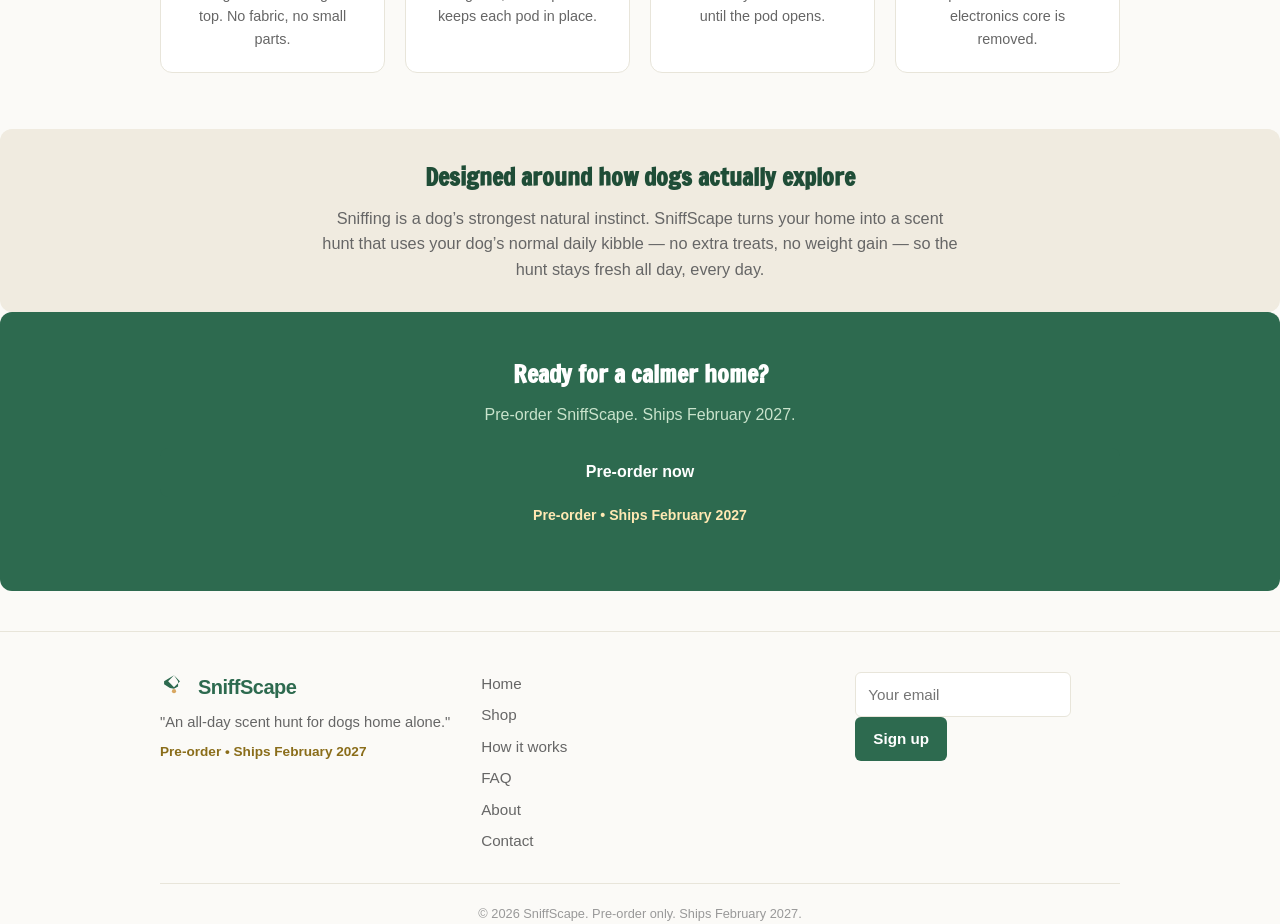
==== commit a0d42ec2: "Fix app preview (schedule screen hunt window, pod grid, scent picker, next hunt), daily report (all " ====
--- a/index.html
+++ b/index.html
@@ -157,119 +157,201 @@
       <p>Every component designed for safety and all-day engagement.</p>
     </div>
     <div class="anatomy-wrap">
-      <figure class="pod-cutaway" aria-label="Cutaway diagram of a SniffScape hexagon pod">
+      <figure class="pod-cutaway" aria-label="Side view diagram of a SniffScape hexagon pod">
         <svg viewBox="0 0 400 500" class="pod-svg" role="img" aria-labelledby="pod-title pod-desc">
-          <title id="pod-title">SniffScape Pod Cutaway</title>
-          <desc id="pod-desc">Cross-section of a hexagon scent pod showing all internal components</desc>
+          <title id="pod-title">SniffScape Pod Side View</title>
+          <desc id="pod-desc">Side view of a flat hexagon scent pod showing all internal components with numbered labels</desc>
           
-          <!-- Outer hexagon outline -->
-          <polygon class="pod-hex-outer" points="200,20 373,145 373,355 200,480 27,355 27,145" />
+          <!-- Definitions for gradients and patterns -->
+          <defs>
+            <linearGradient id="grassGrad" x1="0%" y1="0%" x2="0%" y2="100%">
+              <stop offset="0%" style="stop-color:#d4e4d7"/>
+              <stop offset="100%" style="stop-color:#a8d5b8"/>
+            </linearGradient>
+            <linearGradient id="lidGrad" x1="0%" y1="0%" x2="0%" y2="100%">
+              <stop offset="0%" style="stop-color:#f0ebe0"/>
+              <stop offset="100%" style="stop-color:#e8e5da"/>
+            </linearGradient>
+            <linearGradient id="chamberGrad" x1="0%" y1="0%" x2="0%" y2="100%">
+              <stop offset="0%" style="stop-color:#fef9f0"/>
+              <stop offset="100%" style="stop-color:#f5efe0"/>
+            </linearGradient>
+            <linearGradient id="baseGrad" x1="0%" y1="0%" x2="0%" y2="100%">
+              <stop offset="0%" style="stop-color:#2a2a2a"/>
+              <stop offset="100%" style="stop-color:#1a1a1a"/>
+            </linearGradient>
+            <linearGradient id="motorGrad" x1="0%" y1="0%" x2="100%" y2="100%">
+              <stop offset="0%" style="stop-color:#e8b84d"/>
+              <stop offset="100%" style="stop-color:#d8a761"/>
+            </linearGradient>
+            <linearGradient id="wickGrad" x1="0%" y1="0%" x2="0%" y2="100%">
+              <stop offset="0%" style="stop-color:#fff8e7"/>
+              <stop offset="100%" style="stop-color:#ffe8b8"/>
+            </linearGradient>
+            <pattern id="gripPattern" patternUnits="userSpaceOnUse" width="10" height="10">
+              <rect width="10" height="10" fill="#1a1a1a"/>
+              <path d="M0,5 L10,5 M5,0 L5,10" stroke="#3a3a3a" stroke-width="1"/>
+            </pattern>
+          </defs>
           
-          <!-- Silicone grass top -->
-          <polygon class="pod-grass" points="200,35 360,130 360,330 200,445 40,330 40,130" />
-          <g class="grass-blades">
-            <line x1="200" y1="50" x2="195" y2="30" />
-            <line x1="210" y1="55" x2="208" y2="35" />
-            <line x1="190" y1="52" x2="185" y2="32" />
-            <line x1="220" y1="60" x2="218" y2="40" />
-            <line x1="180" y1="58" x2="175" y2="38" />
-            <line x1="230" y1="68" x2="228" y2="48" />
-            <line x1="170" y1="65" x2="165" y2="45" />
-            <line x1="240" y1="75" x2="238" y2="55" />
-            <line x1="160" y1="72" x2="155" y2="52" />
-            <line x1="200" y1="85" x2="195" y2="65" />
-            <line x1="210" y1="88" x2="208" y2="68" />
-            <line x1="190" y1="82" x2="185" y2="62" />
-            <line x1="170" y1="95" x2="165" y2="75" />
-            <line x1="230" y1="98" x2="228" y2="78" />
+          <!-- Pod outline - flat hexagon side view (flat top, straight sides, flat bottom) -->
+          <!-- Main body: flat top at y=60, slanted sides, flat bottom at y=420 -->
+          <path class="pod-body" d="M60,60 L340,60 L360,100 L360,380 L340,420 L60,420 L40,380 L40,100 Z" fill="url(#lidGrad)" stroke="var(--brand)" stroke-width="2"/>
+          
+          <!-- Silicone grass top (flat top with grass flaps) - #1 -->
+          <g class="component-1">
+            <rect x="60" y="40" width="280" height="22" rx="2" fill="url(#grassGrad)" stroke="var(--brand)" stroke-width="1.5"/>
+            <!-- Grass flaps -->
+            <g class="grass-flaps" stroke="#2d6a4f" stroke-width="1.5" stroke-linecap="round">
+              <line x1="80" y1="50" x2="75" y2="30" />
+              <line x1="110" y1="52" x2="108" y2="32" />
+              <line x1="140" y1="50" x2="135" y2="30" />
+              <line x1="170" y1="53" x2="168" y2="33" />
+              <line x1="200" y1="50" x2="195" y2="30" />
+              <line x1="230" y1="52" x2="228" y2="32" />
+              <line x1="260" y1="50" x2="255" y2="30" />
+              <line x1="290" y1="53" x2="288" y2="33" />
+              <line x1="320" y1="50" x2="315" y2="30" />
+            </g>
+            <!-- Number label -->
+            <circle cx="340" cy="50" r="14" fill="var(--brand)" stroke="white" stroke-width="2"/>
+            <text x="340" y="55" text-anchor="middle" fill="white" font-size="11" font-weight="bold" font-family="inherit">1</text>
           </g>
           
-          <!-- Sliding lid -->
-          <rect class="pod-lid" x="80" y="130" width="240" height="40" rx="5" />
-          <line class="lid-motor" x1="200" y1="150" x2="200" y2="180" />
-          <circle class="motor-body" cx="200" cy="185" r="12" />
-          
-          <!-- Scent wick -->
-          <rect class="pod-wick" x="190" y="180" width="20" height="60" rx="3" />
-          <path class="wick-scent" d="M195,175 Q185,165 180,155 M200,175 Q200,160 200,145 M205,175 Q215,165 220,155" />
-          
-          <!-- Sealed kibble chamber -->
-          <rect class="pod-chamber" x="90" y="250" width="220" height="120" rx="8" />
-          <g class="kibble-pieces">
-            <ellipse cx="130" cy="300" rx="8" ry="5" />
-            <ellipse cx="160" cy="290" rx="7" ry="4" />
-            <ellipse cx="190" cy="310" rx="6" ry="5" />
-            <ellipse cx="220" cy="295" rx="7" ry="4" />
-            <ellipse cx="250" cy="305" rx="8" ry="5" />
-            <ellipse cx="280" cy="290" rx="7" ry="4" />
-            <ellipse cx="140" cy="330" rx="6" ry="4" />
-            <ellipse cx="200" cy="340" rx="7" ry="5" />
-            <ellipse cx="260" cy="330" rx="6" ry="4" />
+          <!-- Sliding lid with motor - #2 -->
+          <g class="component-2">
+            <!-- Lid track -->
+            <rect x="80" y="100" width="240" height="36" rx="4" fill="#e8e5da" stroke="var(--brand)" stroke-width="1.5"/>
+            <!-- Lid panel -->
+            <rect x="85" y="104" width="230" height="28" rx="3" fill="white" stroke="#d8a761" stroke-width="1"/>
+            <!-- Motor housing -->
+            <circle class="motor-body" cx="200" cy="150" r="16" fill="url(#motorGrad)" stroke="#8b5e3c" stroke-width="1.5"/>
+            <!-- Motor shaft line -->
+            <line x1="200" y1="118" x2="200" y2="134" stroke="#d8a761" stroke-width="3" stroke-linecap="round"/>
+            <!-- Lock indicator -->
+            <g class="lock-indicator" transform="translate(310, 118)">
+              <circle class="lock-ring" cx="0" cy="0" r="14" fill="none" stroke="var(--brand)" stroke-width="2" stroke-dasharray="3,3" opacity="0.6"/>
+              <path class="lock-body" d="M-6,0 L-6,-8 Q-6,-11 -3,-11 L3,-11 Q6,-11 6,-8 L6,0 Z M-3,-8 L-3,-3 L3,-3 L3,-8 Z" fill="var(--brand)"/>
+            </g>
+            <!-- Number label -->
+            <circle cx="340" cy="118" r="14" fill="var(--brand)" stroke="white" stroke-width="2"/>
+            <text x="340" y="123" text-anchor="middle" fill="white" font-size="11" font-weight="bold" font-family="inherit">2</text>
           </g>
           
-          <!-- Bluetooth chip -->
-          <rect class="pod-bluetooth" x="90" y="380" width="80" height="30" rx="4" />
-          <text class="chip-label" x="130" y="400" text-anchor="middle">BLE</text>
+          <!-- Scent wick - #3 -->
+          <g class="component-3">
+            <rect class="pod-wick" x="190" y="170" width="20" height="70" rx="3" fill="url(#wickGrad)" stroke="#e89c3c" stroke-width="2"/>
+            <path class="wick-scent" d="M195,165 Q185,155 180,145 M200,165 Q200,150 200,135 M205,165 Q215,155 220,145" stroke="#e89c3c" stroke-width="1.5" fill="none" opacity="0.6" stroke-dasharray="4,3"/>
+            <!-- Number label -->
+            <circle cx="340" cy="205" r="14" fill="var(--brand)" stroke="white" stroke-width="2"/>
+            <text x="340" y="210" text-anchor="middle" fill="white" font-size="11" font-weight="bold" font-family="inherit">3</text>
+          </g>
           
-          <!-- Rechargeable battery -->
-          <rect class="pod-battery" x="230" y="380" width="80" height="30" rx="4" />
-          <rect class="battery-level" x="235" y="385" width="60" height="20" rx="2" />
-          <text class="chip-label" x="270" y="400" text-anchor="middle">USB-C</text>
+          <!-- Sealed kibble chamber - #4 -->
+          <g class="component-4">
+            <rect class="pod-chamber" x="90" y="250" width="220" height="130" rx="6" fill="url(#chamberGrad)" stroke="var(--brand)" stroke-width="2"/>
+            <g class="kibble-pieces">
+              <ellipse cx="130" cy="290" rx="8" ry="5" fill="#d8a761" opacity="0.8"/>
+              <ellipse cx="160" cy="280" rx="7" ry="4" fill="#d8a761" opacity="0.8"/>
+              <ellipse cx="190" cy="300" rx="6" ry="5" fill="#d8a761" opacity="0.8"/>
+              <ellipse cx="220" cy="285" rx="7" ry="4" fill="#d8a761" opacity="0.8"/>
+              <ellipse cx="250" cy="295" rx="8" ry="5" fill="#d8a761" opacity="0.8"/>
+              <ellipse cx="280" cy="280" rx="7" ry="4" fill="#d8a761" opacity="0.8"/>
+              <ellipse cx="140" cy="320" rx="6" ry="4" fill="#d8a761" opacity="0.8"/>
+              <ellipse cx="200" cy="330" rx="7" ry="5" fill="#d8a761" opacity="0.8"/>
+              <ellipse cx="260" cy="320" rx="6" ry="4" fill="#d8a761" opacity="0.8"/>
+              <ellipse cx="170" cy="340" rx="6" ry="4" fill="#d8a761" opacity="0.8"/>
+              <ellipse cx="230" cy="340" rx="6" ry="4" fill="#d8a761" opacity="0.8"/>
+            </g>
+            <!-- Seal line at top of chamber -->
+            <line x1="90" y1="250" x2="310" y2="250" stroke="var(--brand)" stroke-width="2" stroke-dasharray="6,4" opacity="0.5"/>
+            <!-- Number label -->
+            <circle cx="340" cy="315" r="14" fill="var(--brand)" stroke="white" stroke-width="2"/>
+            <text x="340" y="320" text-anchor="middle" fill="white" font-size="11" font-weight="bold" font-family="inherit">4</text>
+          </g>
           
-          <!-- Weighted non-slip base -->
-          <rect class="pod-base" x="70" y="420" width="260" height="30" rx="5" />
-          <path class="base-grip" d="M90,435 L90,445 M120,435 L120,445 M150,435 L150,445 M180,435 L180,445 M210,435 L210,445 M240,435 L240,445 M270,435 L270,445 M300,435 L300,445" />
+          <!-- Bluetooth chip - #5 -->
+          <g class="component-5">
+            <rect class="pod-bluetooth" x="90" y="400" width="80" height="28" rx="3" fill="#e8f0fe" stroke="#2d6a4f" stroke-width="1.5"/>
+            <text class="chip-label" x="130" y="418" text-anchor="middle" fill="var(--brand-dark)" font-size="9" font-weight="bold" font-family="inherit">BLE</text>
+            <!-- Number label -->
+            <circle cx="340" cy="414" r="14" fill="var(--brand)" stroke="white" stroke-width="2"/>
+            <text x="340" y="419" text-anchor="middle" fill="white" font-size="11" font-weight="bold" font-family="inherit">5</text>
+          </g>
           
-          <!-- Lid lock indicator -->
-          <g class="lock-indicator" transform="translate(200, 160)">
-            <circle class="lock-ring" cx="0" cy="0" r="18" />
-            <path class="lock-body" d="M-8,0 L-8,-10 Q-8,-14 -4,-14 L4,-14 Q8,-14 8,-10 L8,0 Z M-4,-10 L-4,-4 L4,-4 L4,-10 Z" />
+          <!-- Rechargeable battery (USB-C) - #6 -->
+          <g class="component-6">
+            <rect class="pod-battery" x="230" y="400" width="80" height="28" rx="3" fill="#e8f0fe" stroke="#2d6a4f" stroke-width="1.5"/>
+            <rect class="battery-level" x="235" y="405" width="60" height="18" rx="2" fill="var(--brand)"/>
+            <!-- USB-C port indicator -->
+            <rect x="248" y="408" width="24" height="12" rx="1.5" fill="#333" stroke="#555" stroke-width="0.5"/>
+            <text class="chip-label" x="270" y="419" text-anchor="middle" fill="var(--brand)" font-size="9" font-weight="bold" font-family="inherit">USB-C</text>
+            <!-- Number label -->
+            <circle cx="340" cy="414" r="14" fill="var(--brand)" stroke="white" stroke-width="2"/>
+            <text x="340" y="419" text-anchor="middle" fill="white" font-size="11" font-weight="bold" font-family="inherit">6</text>
+          </g>
+          
+          <!-- Weighted non-slip base - #7 -->
+          <g class="component-7">
+            <rect class="pod-base" x="40" y="420" width="320" height="30" rx="4" fill="url(#baseGrad)" stroke="#333" stroke-width="1.5"/>
+            <!-- Grip pattern -->
+            <rect x="40" y="420" width="320" height="30" rx="4" fill="url(#gripPattern)"/>
+            <!-- Number label -->
+            <circle cx="340" cy="435" r="14" fill="var(--brand)" stroke="white" stroke-width="2"/>
+            <text x="340" y="440" text-anchor="middle" fill="white" font-size="11" font-weight="bold" font-family="inherit">7</text>
           </g>
         </svg>
-        <figcaption class="cutaway-caption">Tap or hover labels for details</figcaption>
+        <figcaption class="cutaway-caption">Side view of flat hexagon pod — numbered labels match components below</figcaption>
       </figure>
       
       <div class="anatomy-legend">
-        <div class="legend-item" data-target="pod-grass">
+        <div class="legend-item" data-target="component-1">
           <span class="legend-color grass"></span>
           <div class="legend-text">
-            <strong>Silicone "grass" top</strong>
+            <strong>1. Silicone "grass" top</strong>
             <span>Food-grade, chew-proof silicone flaps. No fabric, no small parts — safe for unsupervised use.</span>
           </div>
         </div>
-        <div class="legend-item" data-target="pod-lid">
+        <div class="legend-item" data-target="component-2">
           <span class="legend-color lid"></span>
           <div class="legend-text">
-            <strong>Sliding lid with motor</strong>
-            <span>Precision gear motor slides the lid open at scheduled times. <strong>The lid locks shut until its scheduled time so a dog can't force it open early.</strong></span>
-          </div>
-        </div>
-        <div class="legend-item" data-target="pod-wick">
+            <strong>2. Sliding lid with motor</strong>
+            <span>Precision gear motor slides the lid open at scheduled times. <strong style="color:var(--brand);">The lid locks shut until its scheduled time so a dog can&rsquo;t force it open early.</strong></span>
+          </div>
+        </div>
+        <div class="legend-item" data-target="component-3">
           <span class="legend-color wick"></span>
           <div class="legend-text">
-            <strong>Scent wick</strong>
+            <strong>3. Scent wick</strong>
             <span>Refillable wick releases a faint scent when the lid opens. Lasts ~3 months per wick.</span>
           </div>
         </div>
-        <div class="legend-item" data-target="pod-chamber">
+        <div class="legend-item" data-target="component-4">
           <span class="legend-color chamber"></span>
           <div class="legend-text">
-            <strong>Sealed kibble chamber</strong>
+            <strong>4. Sealed kibble chamber</strong>
             <span>Holds up to ½ cup of your dog's daily kibble. Keeps food fresh and contained until opened.</span>
           </div>
         </div>
-        <div class="legend-item" data-target="pod-bluetooth">
+        <div class="legend-item" data-target="component-5">
           <span class="legend-color bluetooth"></span>
           <div class="legend-text">
-            <strong>Bluetooth chip</strong>
+            <strong>5. Bluetooth chip</strong>
             <span>Connects to the SniffScape app for scheduling and hunt monitoring.</span>
           </div>
         </div>
-        <div class="legend-item" data-target="pod-battery">
+        <div class="legend-item" data-target="component-6">
           <span class="legend-color battery"></span>
           <div class="legend-text">
-            <strong>Rechargeable battery (USB-C)</strong>
+            <strong>6. Rechargeable battery (USB-C)</strong>
             <span>~2 weeks per charge. Charges via USB-C port on the side.</span>
+          </div>
+        </div>
+        <div class="legend-item" data-target="component-7">
+          <span class="legend-color base"></span>
+          <div class="legend-text">
+            <strong>7. Weighted non-slip base</strong>
+            <span>Dense weighted bottom with grip pads keeps the pod stable during enthusiastic sniffing.</span>
           </div>
         </div>
         <div class="legend-item" data-target="pod-base">
@@ -320,6 +402,14 @@
         <div class="timeline-content">
           <h3>Pod E opens</h3>
           <p>Mid-day hunt continues. Dog stays engaged.</p>
+        </div>
+        <div class="timeline-dot"></div>
+      </div>
+      <div class="timeline-item">
+        <div class="timeline-time">2:30 PM</div>
+        <div class="timeline-content">
+          <h3>Pod D opens</h3>
+          <p>Dog discovers another scent trail.</p>
         </div>
         <div class="timeline-dot"></div>
       </div>
@@ -382,15 +472,23 @@
                 <span>to</span>
                 <input type="time" value="18:00" />
               </div>
+              <div class="hunt-window-display">9:00 AM to 6:00 PM</div>
               <label>Pods active</label>
-              <div class="pod-toggles">
+              <div class="pod-grid">
                 <label class="toggle"><input type="checkbox" checked /> Pod A</label>
                 <label class="toggle"><input type="checkbox" checked /> Pod B</label>
                 <label class="toggle"><input type="checkbox" checked /> Pod C</label>
-                <label class="toggle"><input type="checkbox" /> Pod D</label>
-                <label class="toggle"><input type="checkbox" /> Pod E</label>
-                <label class="toggle"><input type="checkbox" /> Pod F</label>
+                <label class="toggle"><input type="checkbox" checked /> Pod D</label>
+                <label class="toggle"><input type="checkbox" checked /> Pod E</label>
+                <label class="toggle"><input type="checkbox" checked /> Pod F</label>
               </div>
+              <label>Scent</label>
+              <select class="scent-select" style="width:100%;padding:10px 12px;border:1px solid var(--line);border-radius:8px;font-size:0.9rem;background:var(--surface);margin-bottom:8px;">
+                <option value="citrus">Citrus Meadow</option>
+                <option value="chicken">Roast Chicken</option>
+                <option value="peanut">Peanut Butter</option>
+              </select>
+              <div class="next-hunt">Next hunt: Tomorrow 9:00 AM</div>
               <button class="app-btn primary">Start hunt</button>
             </div>
           </div>
@@ -415,6 +513,7 @@
               <div class="log-entry"><span class="log-time">10:42</span><span>Pod A found (Living room)</span></div>
               <div class="log-entry"><span class="log-time">12:18</span><span>Pod C found (Kitchen)</span></div>
               <div class="log-entry"><span class="log-time">13:55</span><span>Pod E found</span></div>
+              <div class="log-entry"><span class="log-time">14:00</span><span>Pod D found</span></div>
               <div class="log-entry"><span class="log-time">15:33</span><span>Pod B found</span></div>
               <div class="log-entry"><span class="log-time">16:47</span><span>Pod F found (Bedroom)</span></div>
             </div>
--- a/css/styles.css
+++ b/css/styles.css
@@ -488,6 +488,15 @@
 .app-btn { width: 100%; padding: 14px; border-radius: 10px; font-weight: 700; font-size: 0.95rem; margin-top: 16px; border: none; cursor: pointer; }
 .app-btn.primary { background: var(--brand); color: #fff; }
 .app-btn.secondary { background: transparent; color: var(--brand); border: 2px solid var(--brand); }
+
+/* New app preview elements */
+.hunt-window-display { text-align: center; font-weight: 700; color: var(--brand); font-size: 1rem; margin: 8px 0 16px; padding: 10px; background: #eef6f0; border-radius: 8px; border: 1px solid var(--brand); }
+.pod-grid { display: grid; grid-template-columns: repeat(3, 1fr); gap: 8px; margin: 8px 0 16px; }
+.pod-grid .toggle { justify-content: center; font-size: 0.75rem; padding: 8px 4px; background: var(--bg); border-radius: 8px; border: 1px solid var(--line); }
+.pod-grid .toggle input { transform: scale(1.1); }
+.scent-select { margin-bottom: 8px; }
+.next-hunt { text-align: center; color: var(--muted); font-size: 0.85rem; margin: 12px 0; padding: 10px; background: var(--bg); border-radius: 8px; border: 1px dashed var(--line); }
+
 .report-summary { display: flex; justify-content: space-around; background: #f0ebe0; border-radius: 12px; margin: 0 20px 20px; padding: 16px; }
 .stat { display: flex; flex-direction: column; align-items: center; }
 .stat-value { font-size: 1.5rem; font-weight: 800; color: var(--brand); font-family: 'Francois One', sans-serif; }
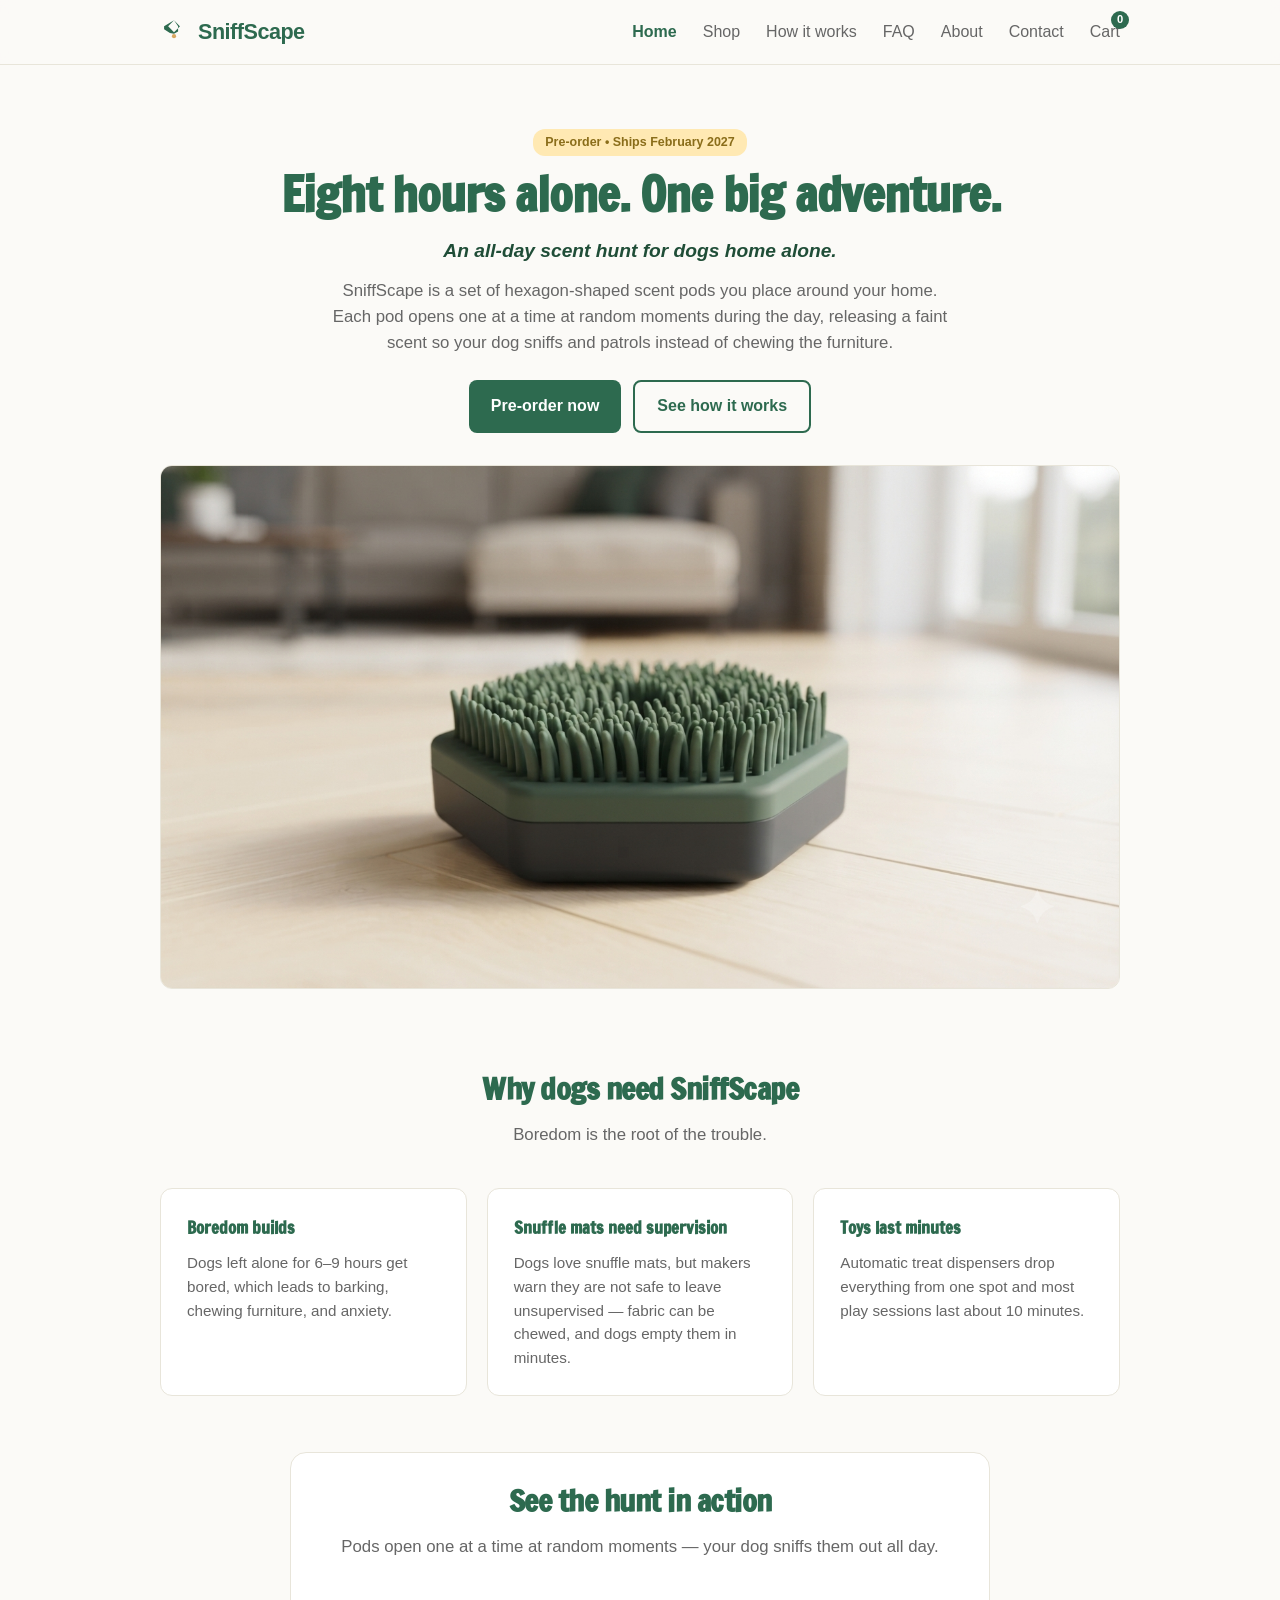
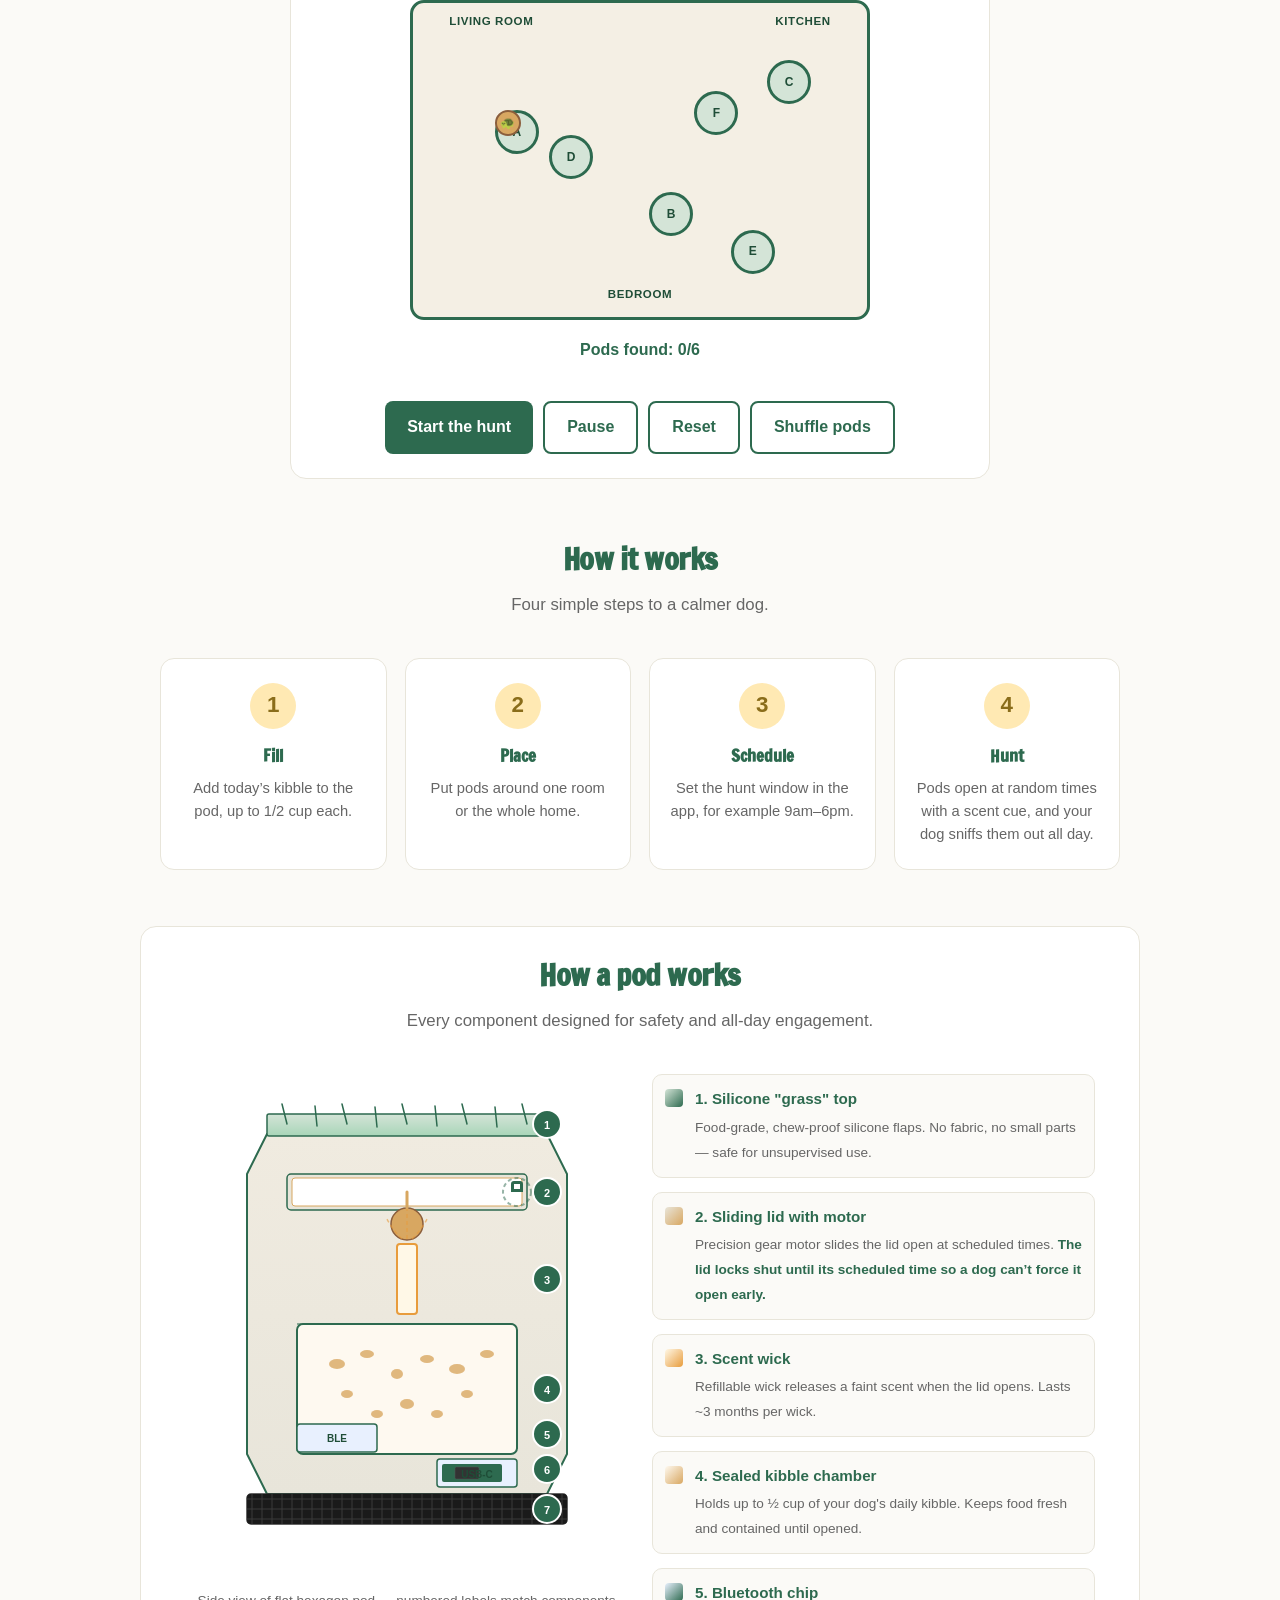
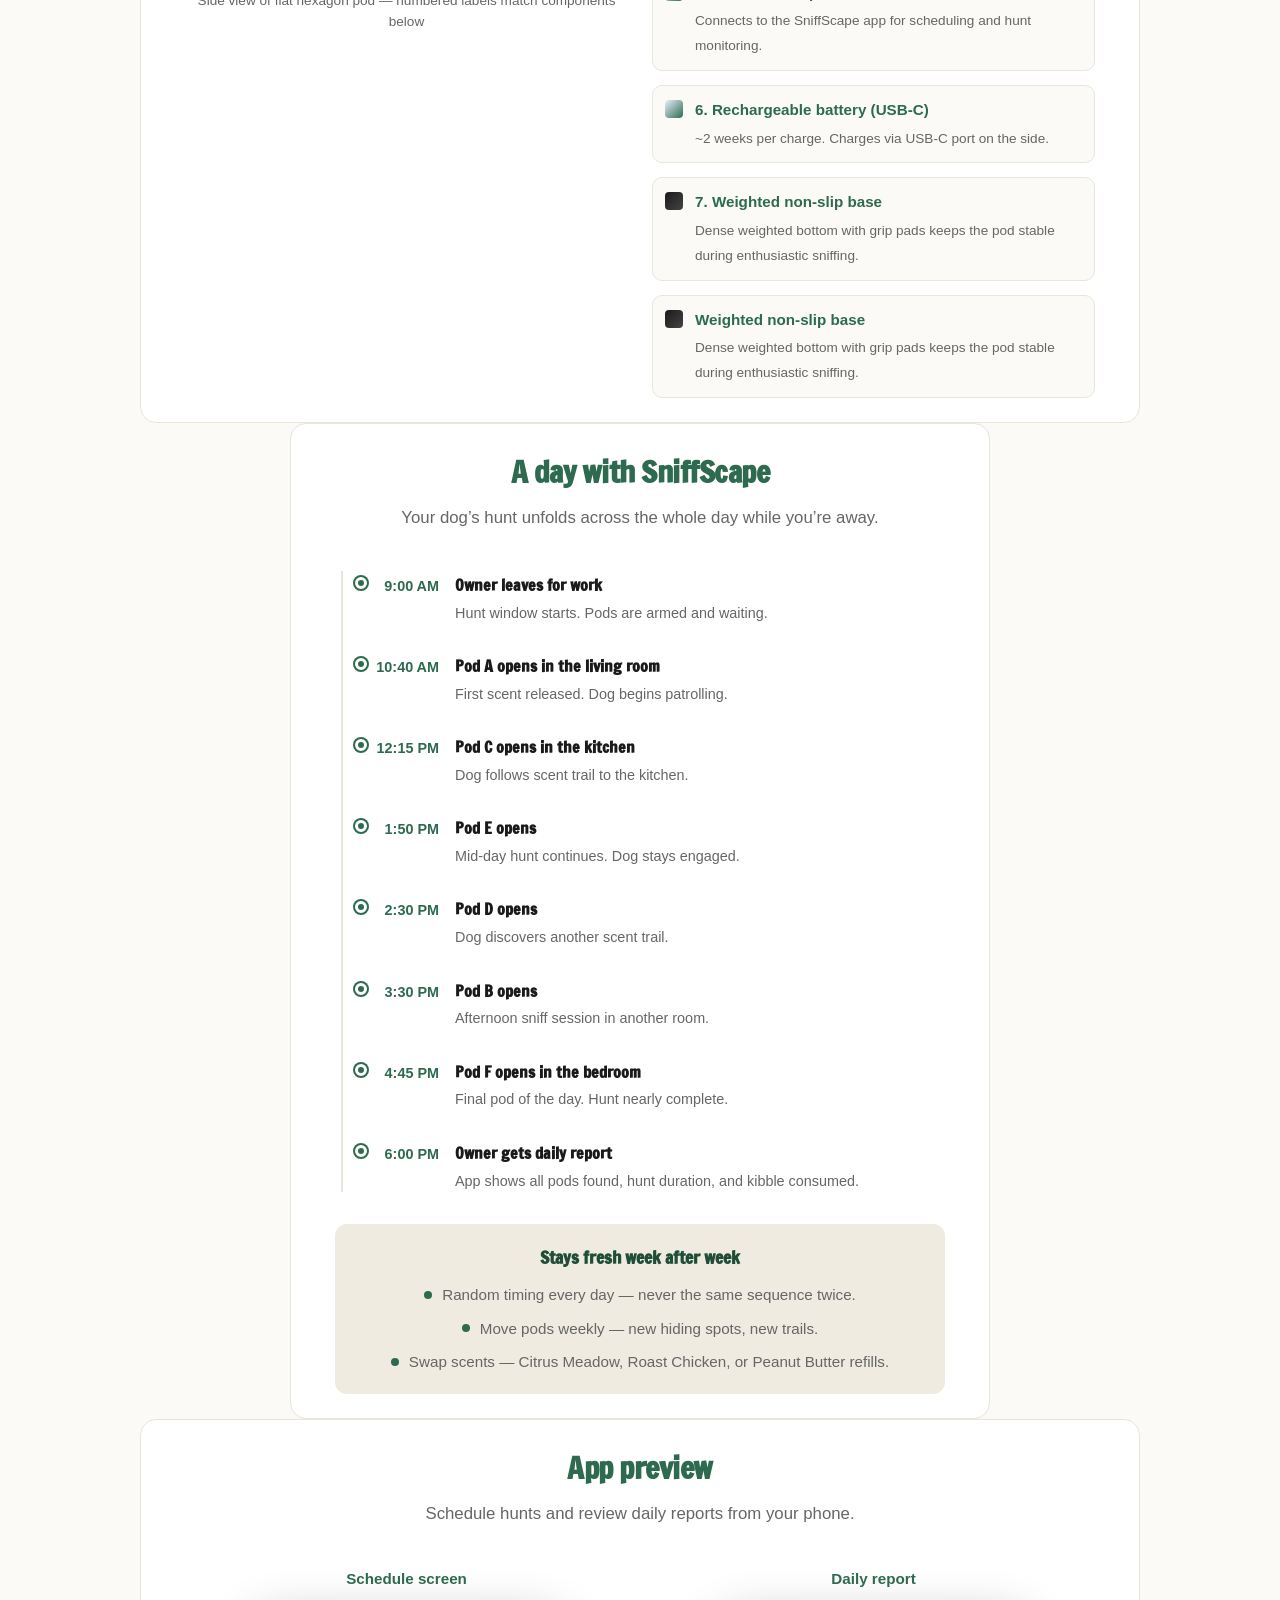
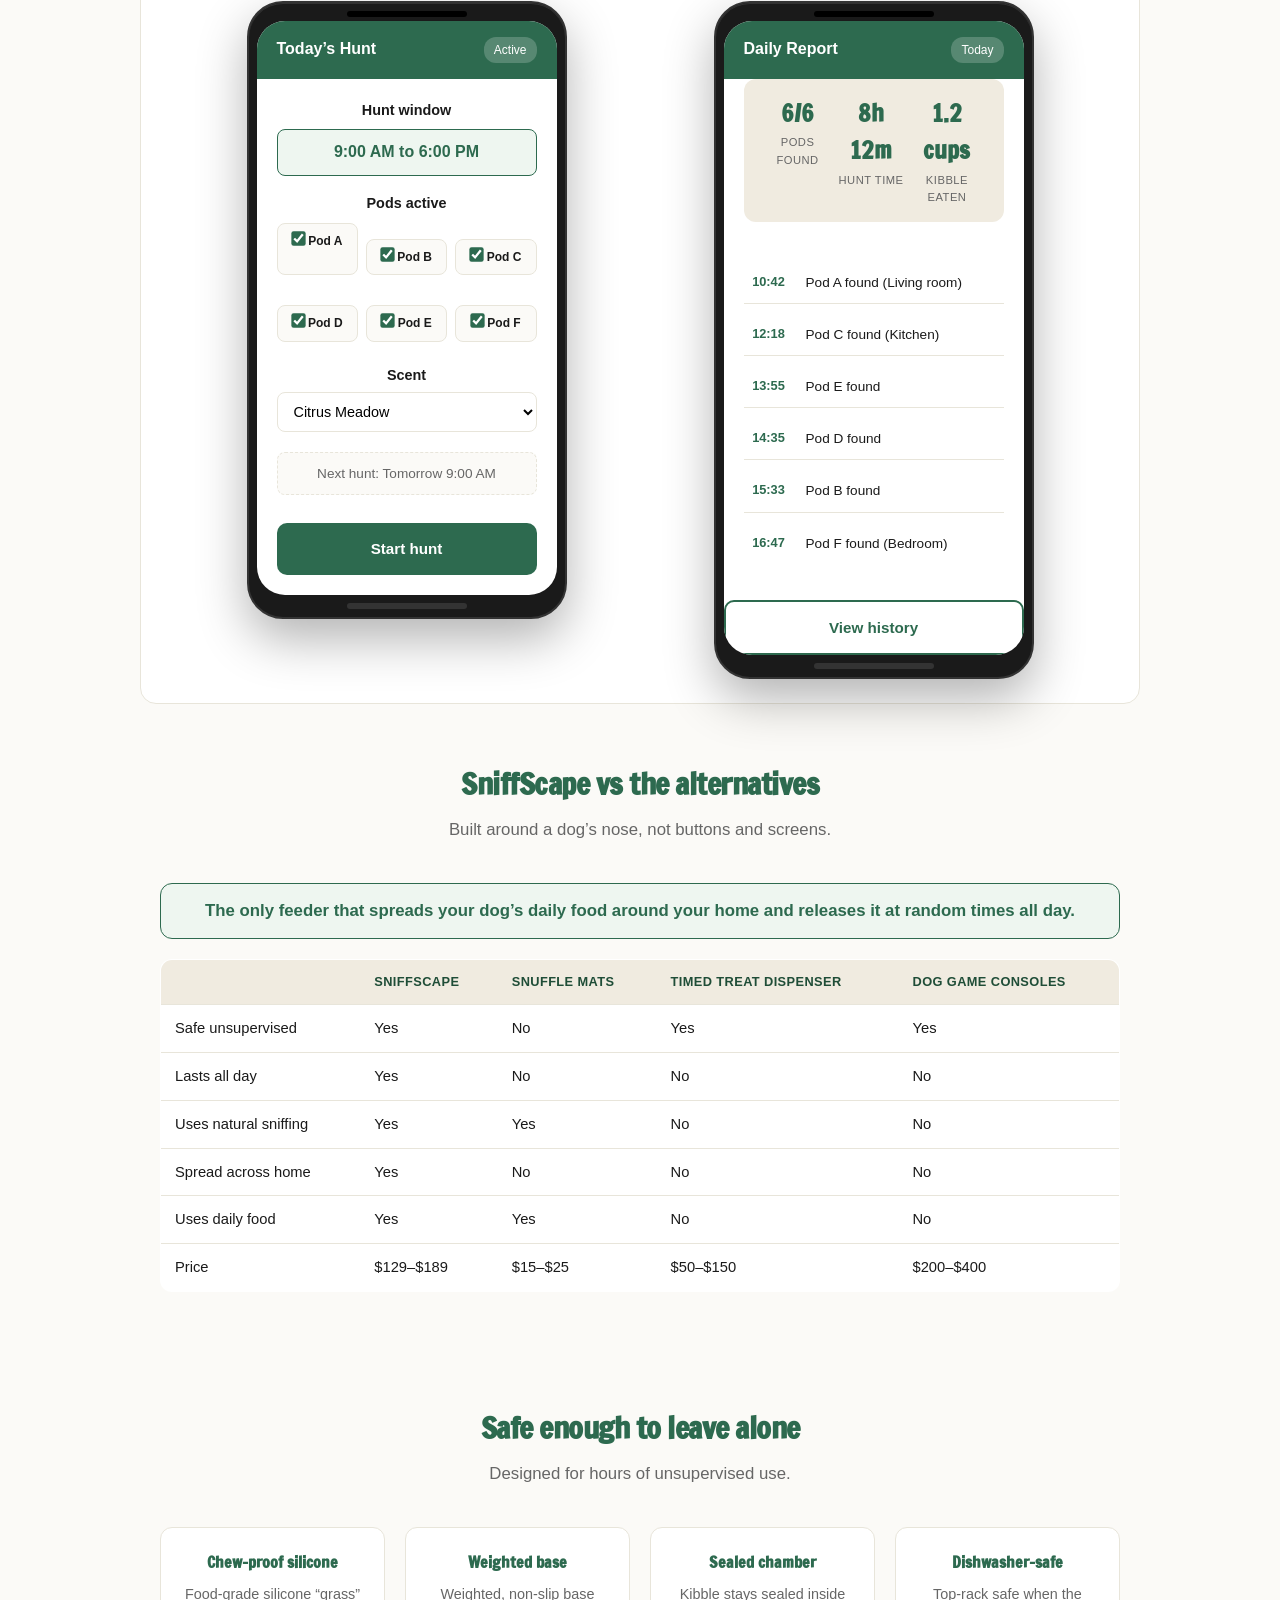
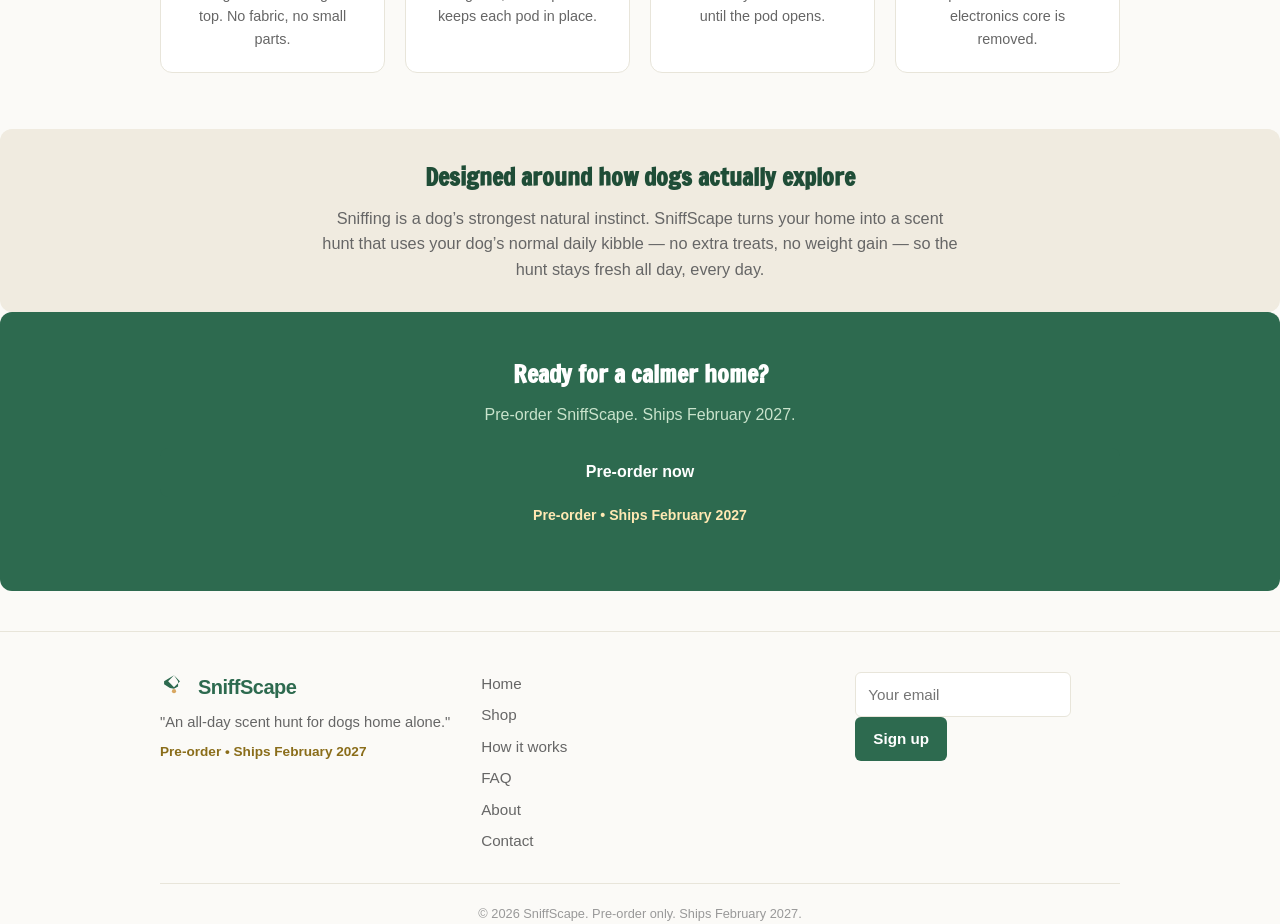
==== commit 8421d312: "Small fixes: app preview schedule screen (remove time inputs, keep pill, 3x2 pod grid), daily report" ====
--- a/index.html
+++ b/index.html
@@ -272,23 +272,23 @@
           
           <!-- Bluetooth chip - #5 -->
           <g class="component-5">
-            <rect class="pod-bluetooth" x="90" y="400" width="80" height="28" rx="3" fill="#e8f0fe" stroke="#2d6a4f" stroke-width="1.5"/>
-            <text class="chip-label" x="130" y="418" text-anchor="middle" fill="var(--brand-dark)" font-size="9" font-weight="bold" font-family="inherit">BLE</text>
+            <rect class="pod-bluetooth" x="90" y="350" width="80" height="28" rx="3" fill="#e8f0fe" stroke="#2d6a4f" stroke-width="1.5"/>
+            <text class="chip-label" x="130" y="368" text-anchor="middle" fill="var(--brand-dark)" font-size="9" font-weight="bold" font-family="inherit">BLE</text>
             <!-- Number label -->
-            <circle cx="340" cy="414" r="14" fill="var(--brand)" stroke="white" stroke-width="2"/>
-            <text x="340" y="419" text-anchor="middle" fill="white" font-size="11" font-weight="bold" font-family="inherit">5</text>
+            <circle cx="340" cy="360" r="14" fill="var(--brand)" stroke="white" stroke-width="2"/>
+            <text x="340" y="365" text-anchor="middle" fill="white" font-size="11" font-weight="bold" font-family="inherit">5</text>
           </g>
           
           <!-- Rechargeable battery (USB-C) - #6 -->
           <g class="component-6">
-            <rect class="pod-battery" x="230" y="400" width="80" height="28" rx="3" fill="#e8f0fe" stroke="#2d6a4f" stroke-width="1.5"/>
-            <rect class="battery-level" x="235" y="405" width="60" height="18" rx="2" fill="var(--brand)"/>
+            <rect class="pod-battery" x="230" y="385" width="80" height="28" rx="3" fill="#e8f0fe" stroke="#2d6a4f" stroke-width="1.5"/>
+            <rect class="battery-level" x="235" y="390" width="60" height="18" rx="2" fill="var(--brand)"/>
             <!-- USB-C port indicator -->
-            <rect x="248" y="408" width="24" height="12" rx="1.5" fill="#333" stroke="#555" stroke-width="0.5"/>
-            <text class="chip-label" x="270" y="419" text-anchor="middle" fill="var(--brand)" font-size="9" font-weight="bold" font-family="inherit">USB-C</text>
+            <rect x="248" y="393" width="24" height="12" rx="1.5" fill="#333" stroke="#555" stroke-width="0.5"/>
+            <text class="chip-label" x="270" y="404" text-anchor="middle" fill="var(--brand)" font-size="9" font-weight="bold" font-family="inherit">USB-C</text>
             <!-- Number label -->
-            <circle cx="340" cy="414" r="14" fill="var(--brand)" stroke="white" stroke-width="2"/>
-            <text x="340" y="419" text-anchor="middle" fill="white" font-size="11" font-weight="bold" font-family="inherit">6</text>
+            <circle cx="340" cy="395" r="14" fill="var(--brand)" stroke="white" stroke-width="2"/>
+            <text x="340" y="400" text-anchor="middle" fill="white" font-size="11" font-weight="bold" font-family="inherit">6</text>
           </g>
           
           <!-- Weighted non-slip base - #7 -->
@@ -467,11 +467,6 @@
             </div>
             <div class="schedule-form">
               <label>Hunt window</label>
-              <div class="time-inputs">
-                <input type="time" value="09:00" />
-                <span>to</span>
-                <input type="time" value="18:00" />
-              </div>
               <div class="hunt-window-display">9:00 AM to 6:00 PM</div>
               <label>Pods active</label>
               <div class="pod-grid">
@@ -513,7 +508,7 @@
               <div class="log-entry"><span class="log-time">10:42</span><span>Pod A found (Living room)</span></div>
               <div class="log-entry"><span class="log-time">12:18</span><span>Pod C found (Kitchen)</span></div>
               <div class="log-entry"><span class="log-time">13:55</span><span>Pod E found</span></div>
-              <div class="log-entry"><span class="log-time">14:00</span><span>Pod D found</span></div>
+              <div class="log-entry"><span class="log-time">14:35</span><span>Pod D found</span></div>
               <div class="log-entry"><span class="log-time">15:33</span><span>Pod B found</span></div>
               <div class="log-entry"><span class="log-time">16:47</span><span>Pod F found (Bedroom)</span></div>
             </div>
--- a/css/styles.css
+++ b/css/styles.css
@@ -432,7 +432,7 @@
 .legend-color.base { background: linear-gradient(135deg, #1a1a1a 0%, #444 100%); }
 .legend-text strong { display: block; color: var(--brand); margin-bottom: 4px; font-size: 0.95rem; }
 .legend-text span { font-size: 0.85rem; color: var(--muted); line-height: 1.5; }
-.legend-text span strong { color: var(--error); display: inline; font-size: inherit; margin: 0; }
+.legend-text span strong { color: var(--brand); display: inline; font-size: inherit; margin: 0; font-weight: 700; }
 
 /* Day timeline */
 .day-timeline { background: var(--surface); border: 1px solid var(--line); border-radius: 16px; padding: 24px; max-width: 700px; margin: 0 auto; }
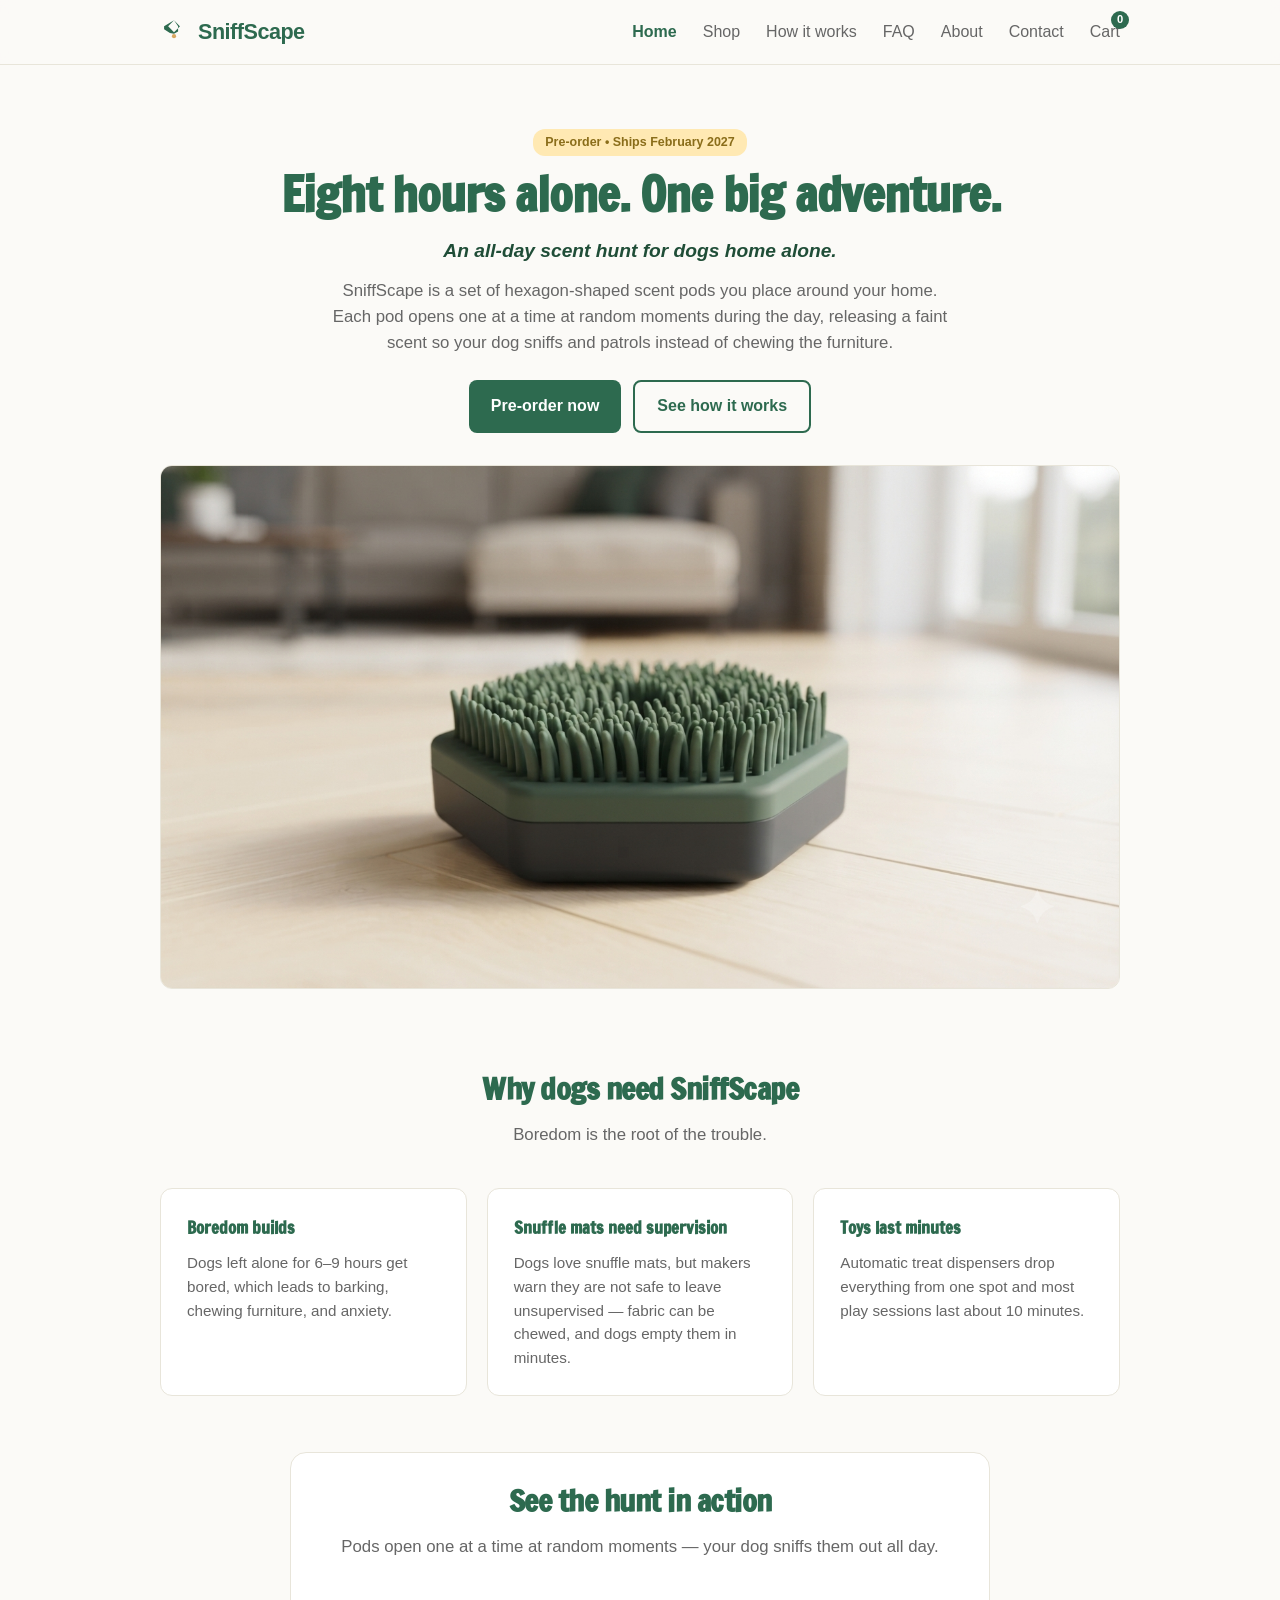
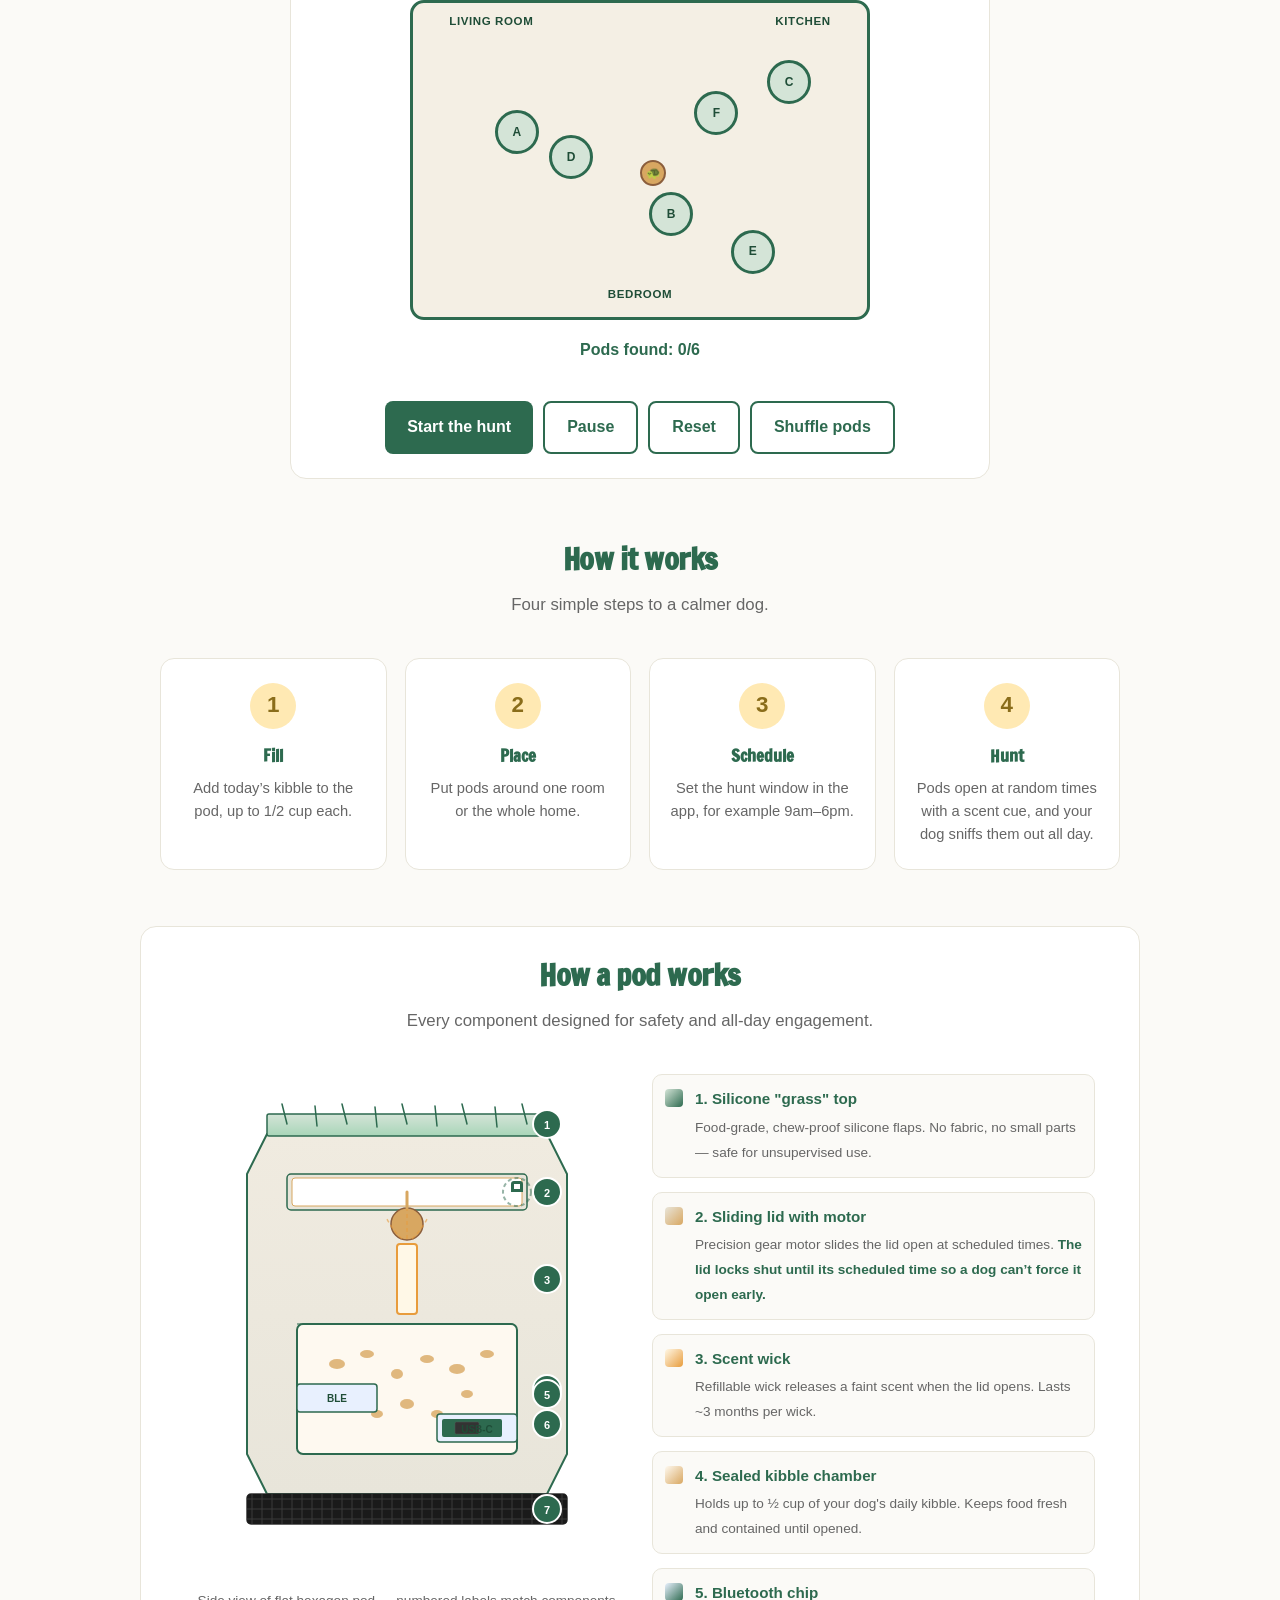
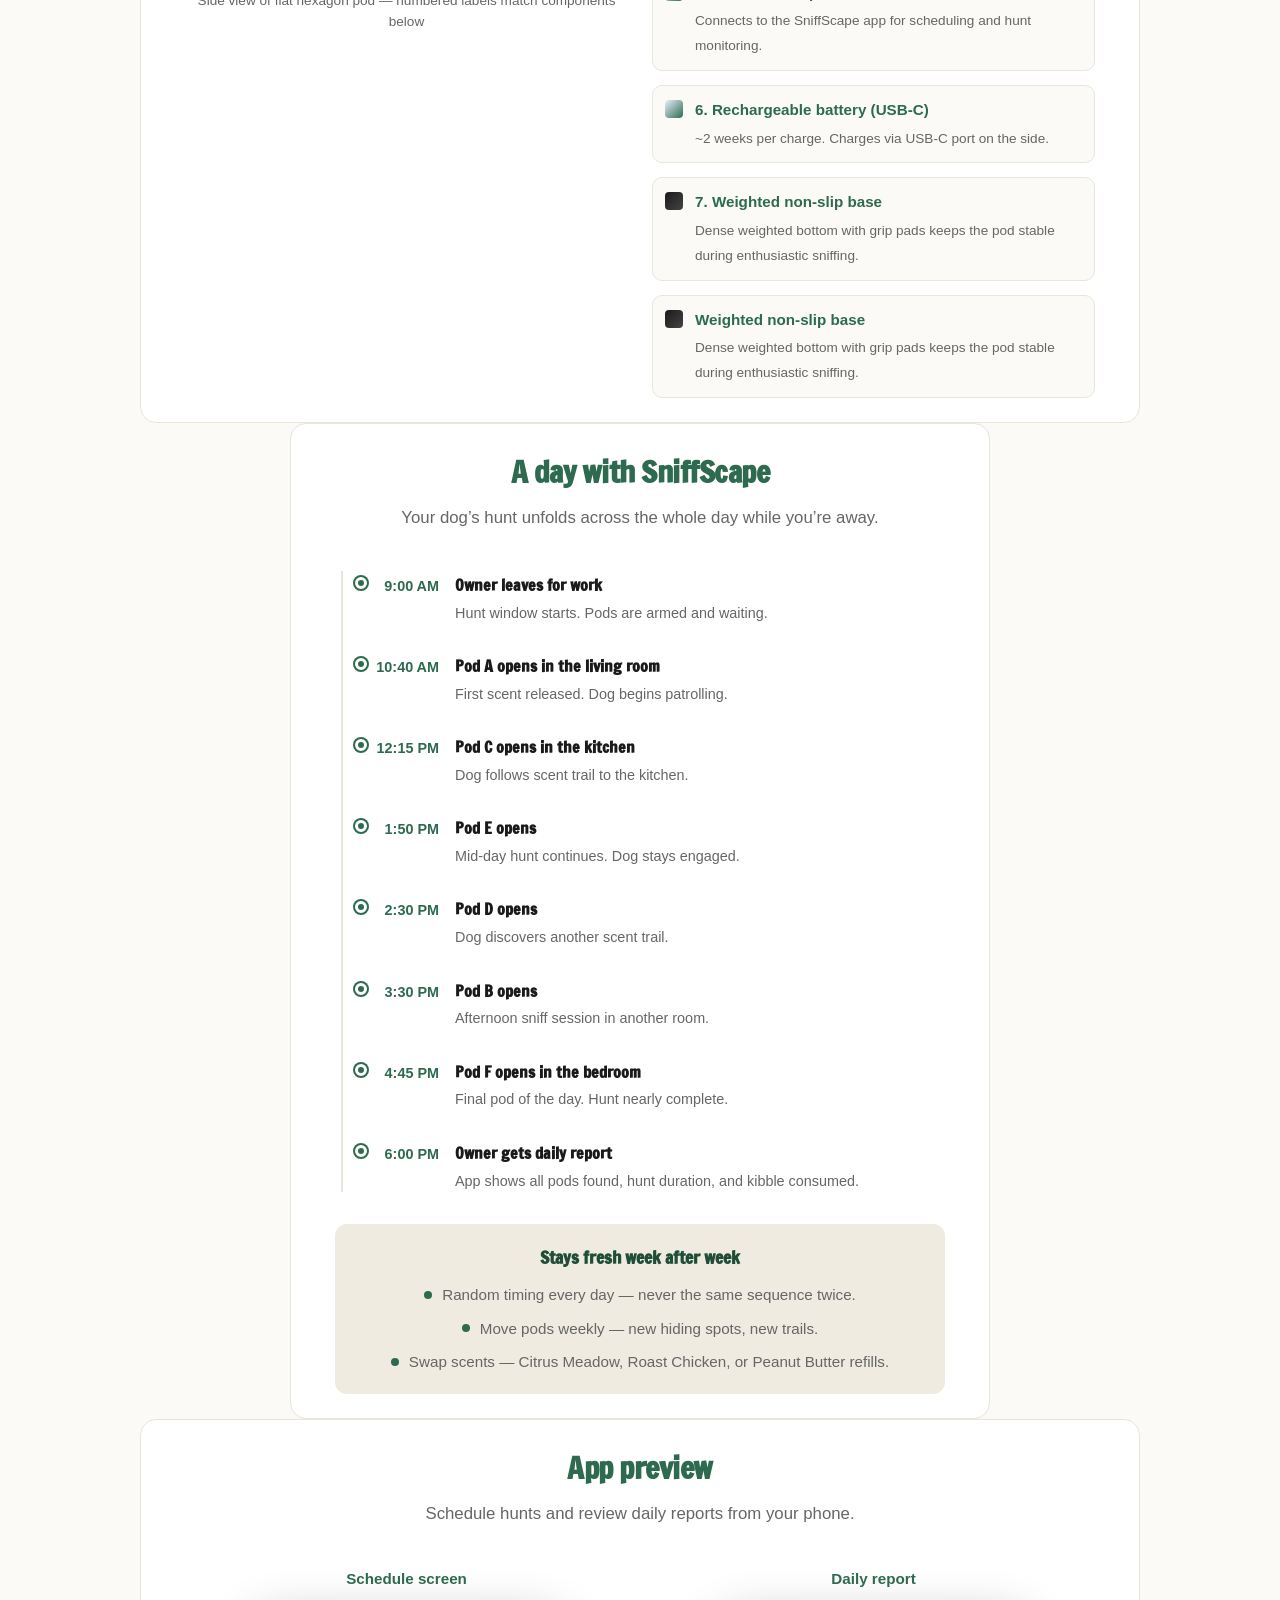
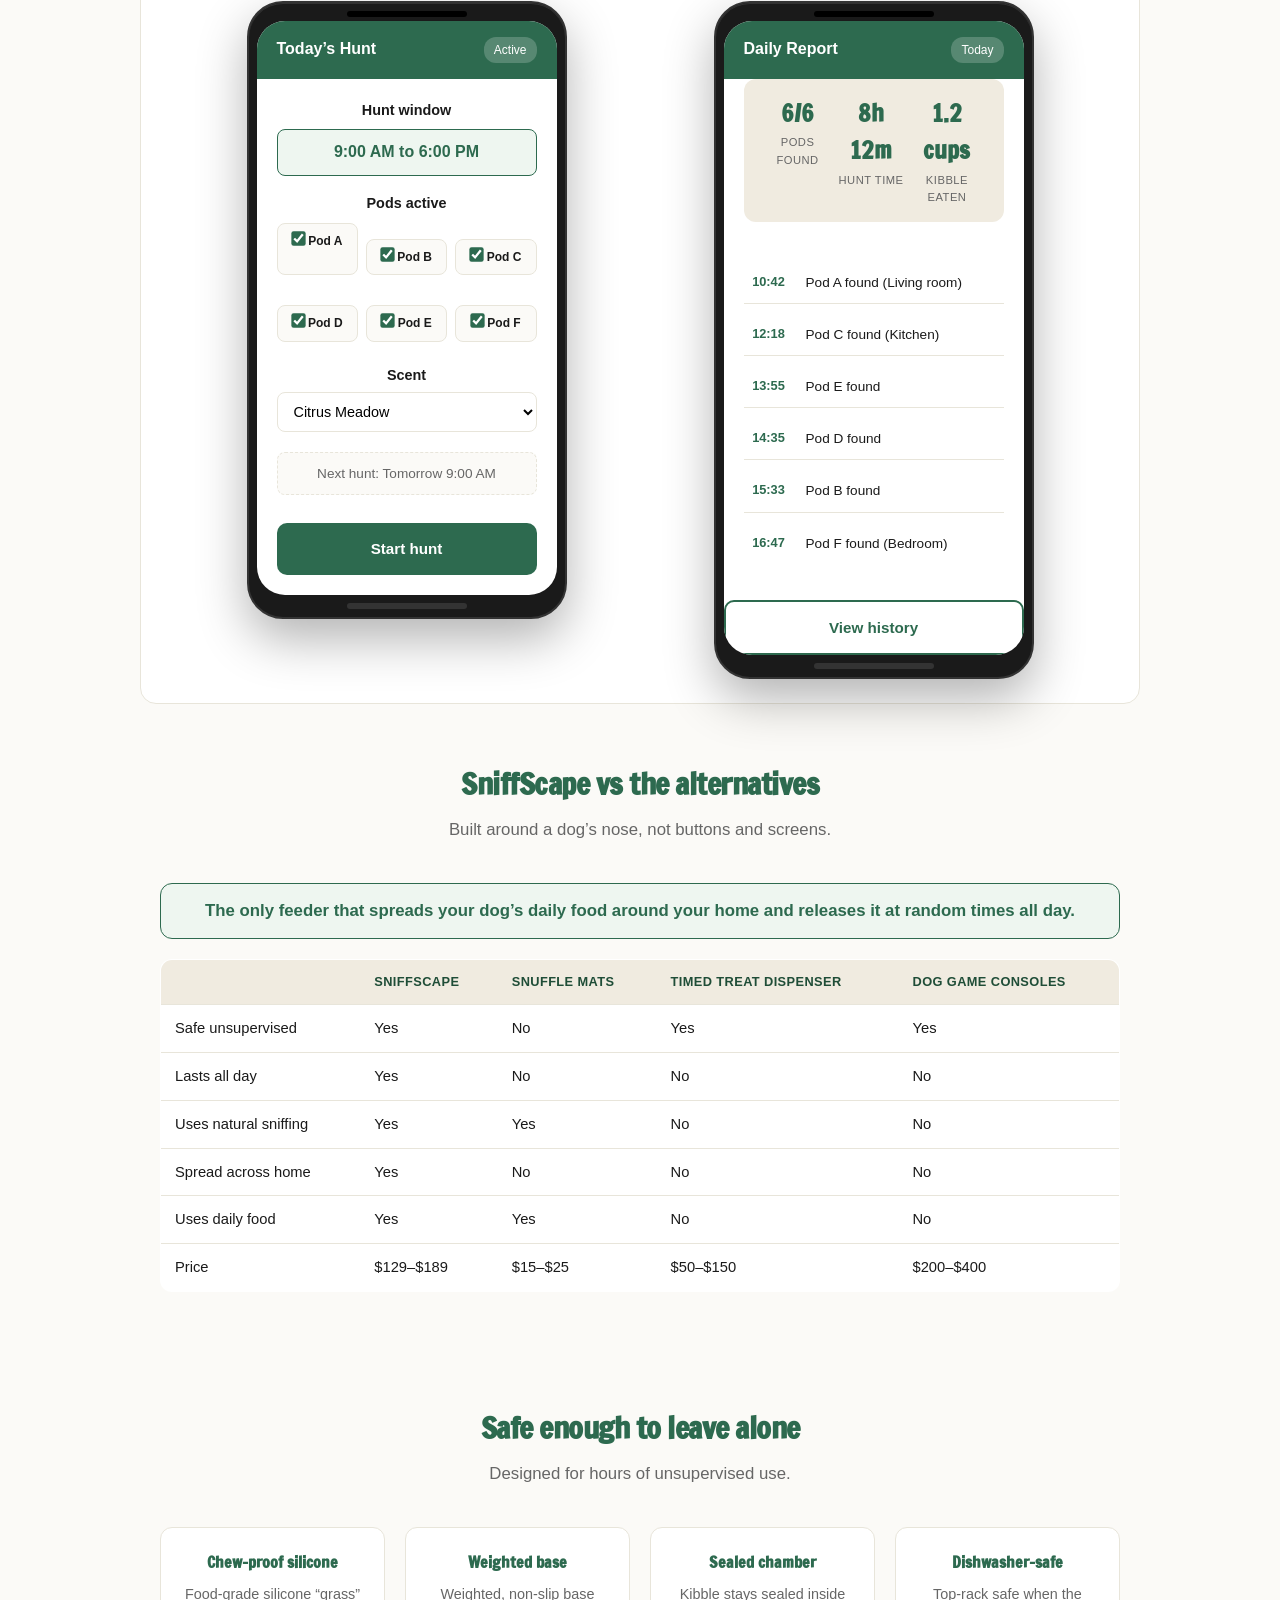
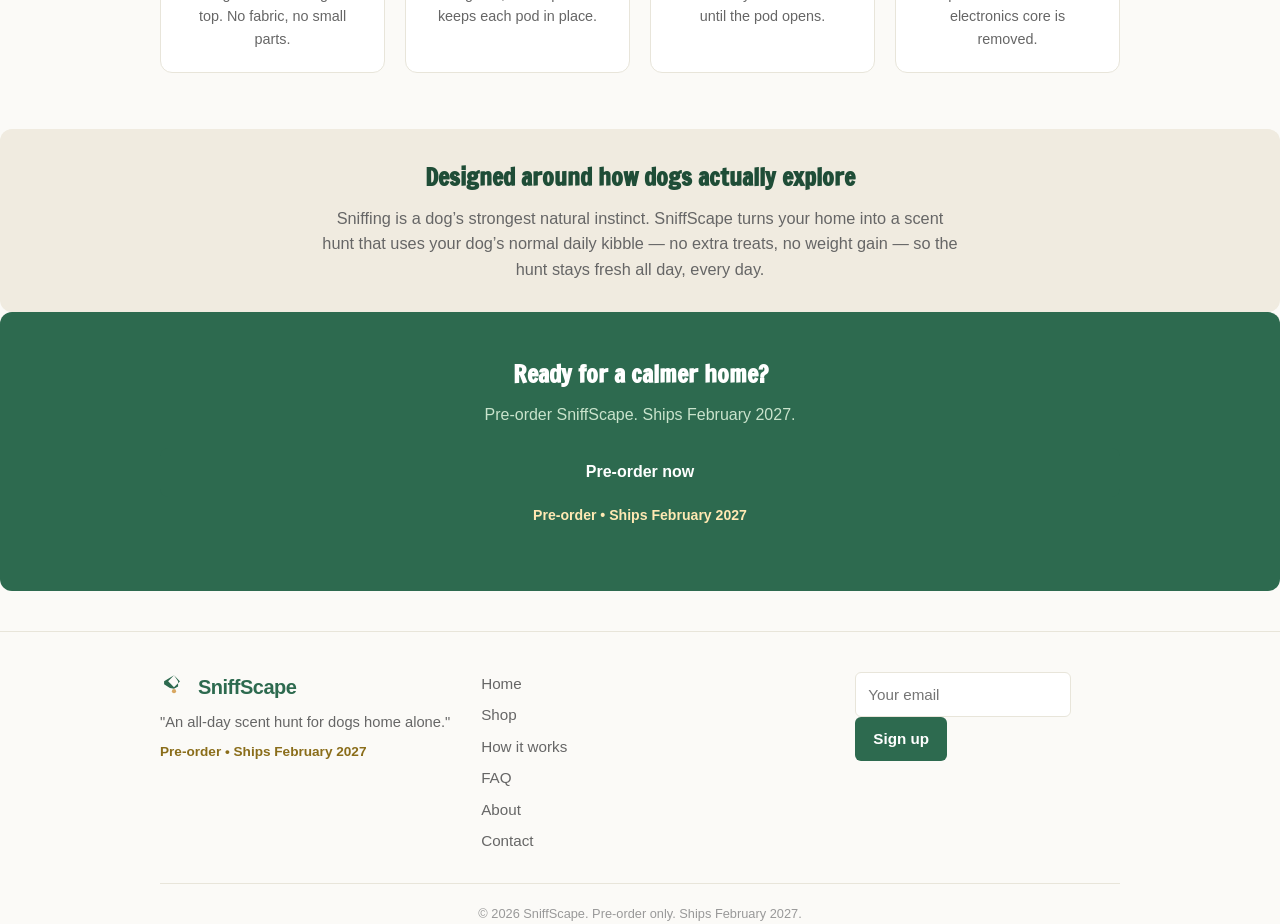
==== commit 3695861c: "Fix: BLE/battery overlap in SVG (moved up), dog initial position (center), remove orphan pod card" ====
--- a/index.html
+++ b/index.html
@@ -104,7 +104,7 @@
       <div class="pod" id="pod-4" style="top:42%;left:30%;" data-id="4">D</div>
       <div class="pod" id="pod-5" style="top:72%;left:70%;" data-id="5">E</div>
       <div class="pod" id="pod-6" style="top:28%;left:62%;" data-id="6">F</div>
-      <div class="dog" id="hunt-dog" style="top:34%;left:18%;" aria-hidden="true">&#128034;</div>
+      <div class="dog" id="hunt-dog" style="top:50%;left:50%;" aria-hidden="true">&#128034;</div>
       <div class="scent-ripple" id="ripple"></div>
     </div>
     <div class="hunt-status" id="hunt-status">Pods found: <span id="found-count">0</span>/6</div>
@@ -272,23 +272,23 @@
           
           <!-- Bluetooth chip - #5 -->
           <g class="component-5">
-            <rect class="pod-bluetooth" x="90" y="350" width="80" height="28" rx="3" fill="#e8f0fe" stroke="#2d6a4f" stroke-width="1.5"/>
-            <text class="chip-label" x="130" y="368" text-anchor="middle" fill="var(--brand-dark)" font-size="9" font-weight="bold" font-family="inherit">BLE</text>
+            <rect class="pod-bluetooth" x="90" y="310" width="80" height="28" rx="3" fill="#e8f0fe" stroke="#2d6a4f" stroke-width="1.5"/>
+            <text class="chip-label" x="130" y="328" text-anchor="middle" fill="var(--brand-dark)" font-size="9" font-weight="bold" font-family="inherit">BLE</text>
             <!-- Number label -->
-            <circle cx="340" cy="360" r="14" fill="var(--brand)" stroke="white" stroke-width="2"/>
-            <text x="340" y="365" text-anchor="middle" fill="white" font-size="11" font-weight="bold" font-family="inherit">5</text>
+            <circle cx="340" cy="320" r="14" fill="var(--brand)" stroke="white" stroke-width="2"/>
+            <text x="340" y="325" text-anchor="middle" fill="white" font-size="11" font-weight="bold" font-family="inherit">5</text>
           </g>
           
           <!-- Rechargeable battery (USB-C) - #6 -->
           <g class="component-6">
-            <rect class="pod-battery" x="230" y="385" width="80" height="28" rx="3" fill="#e8f0fe" stroke="#2d6a4f" stroke-width="1.5"/>
-            <rect class="battery-level" x="235" y="390" width="60" height="18" rx="2" fill="var(--brand)"/>
+            <rect class="pod-battery" x="230" y="340" width="80" height="28" rx="3" fill="#e8f0fe" stroke="#2d6a4f" stroke-width="1.5"/>
+            <rect class="battery-level" x="235" y="345" width="60" height="18" rx="2" fill="var(--brand)"/>
             <!-- USB-C port indicator -->
-            <rect x="248" y="393" width="24" height="12" rx="1.5" fill="#333" stroke="#555" stroke-width="0.5"/>
-            <text class="chip-label" x="270" y="404" text-anchor="middle" fill="var(--brand)" font-size="9" font-weight="bold" font-family="inherit">USB-C</text>
+            <rect x="248" y="348" width="24" height="12" rx="1.5" fill="#333" stroke="#555" stroke-width="0.5"/>
+            <text class="chip-label" x="270" y="359" text-anchor="middle" fill="var(--brand)" font-size="9" font-weight="bold" font-family="inherit">USB-C</text>
             <!-- Number label -->
-            <circle cx="340" cy="395" r="14" fill="var(--brand)" stroke="white" stroke-width="2"/>
-            <text x="340" y="400" text-anchor="middle" fill="white" font-size="11" font-weight="bold" font-family="inherit">6</text>
+            <circle cx="340" cy="350" r="14" fill="var(--brand)" stroke="white" stroke-width="2"/>
+            <text x="340" y="355" text-anchor="middle" fill="white" font-size="11" font-weight="bold" font-family="inherit">6</text>
           </g>
           
           <!-- Weighted non-slip base - #7 -->
